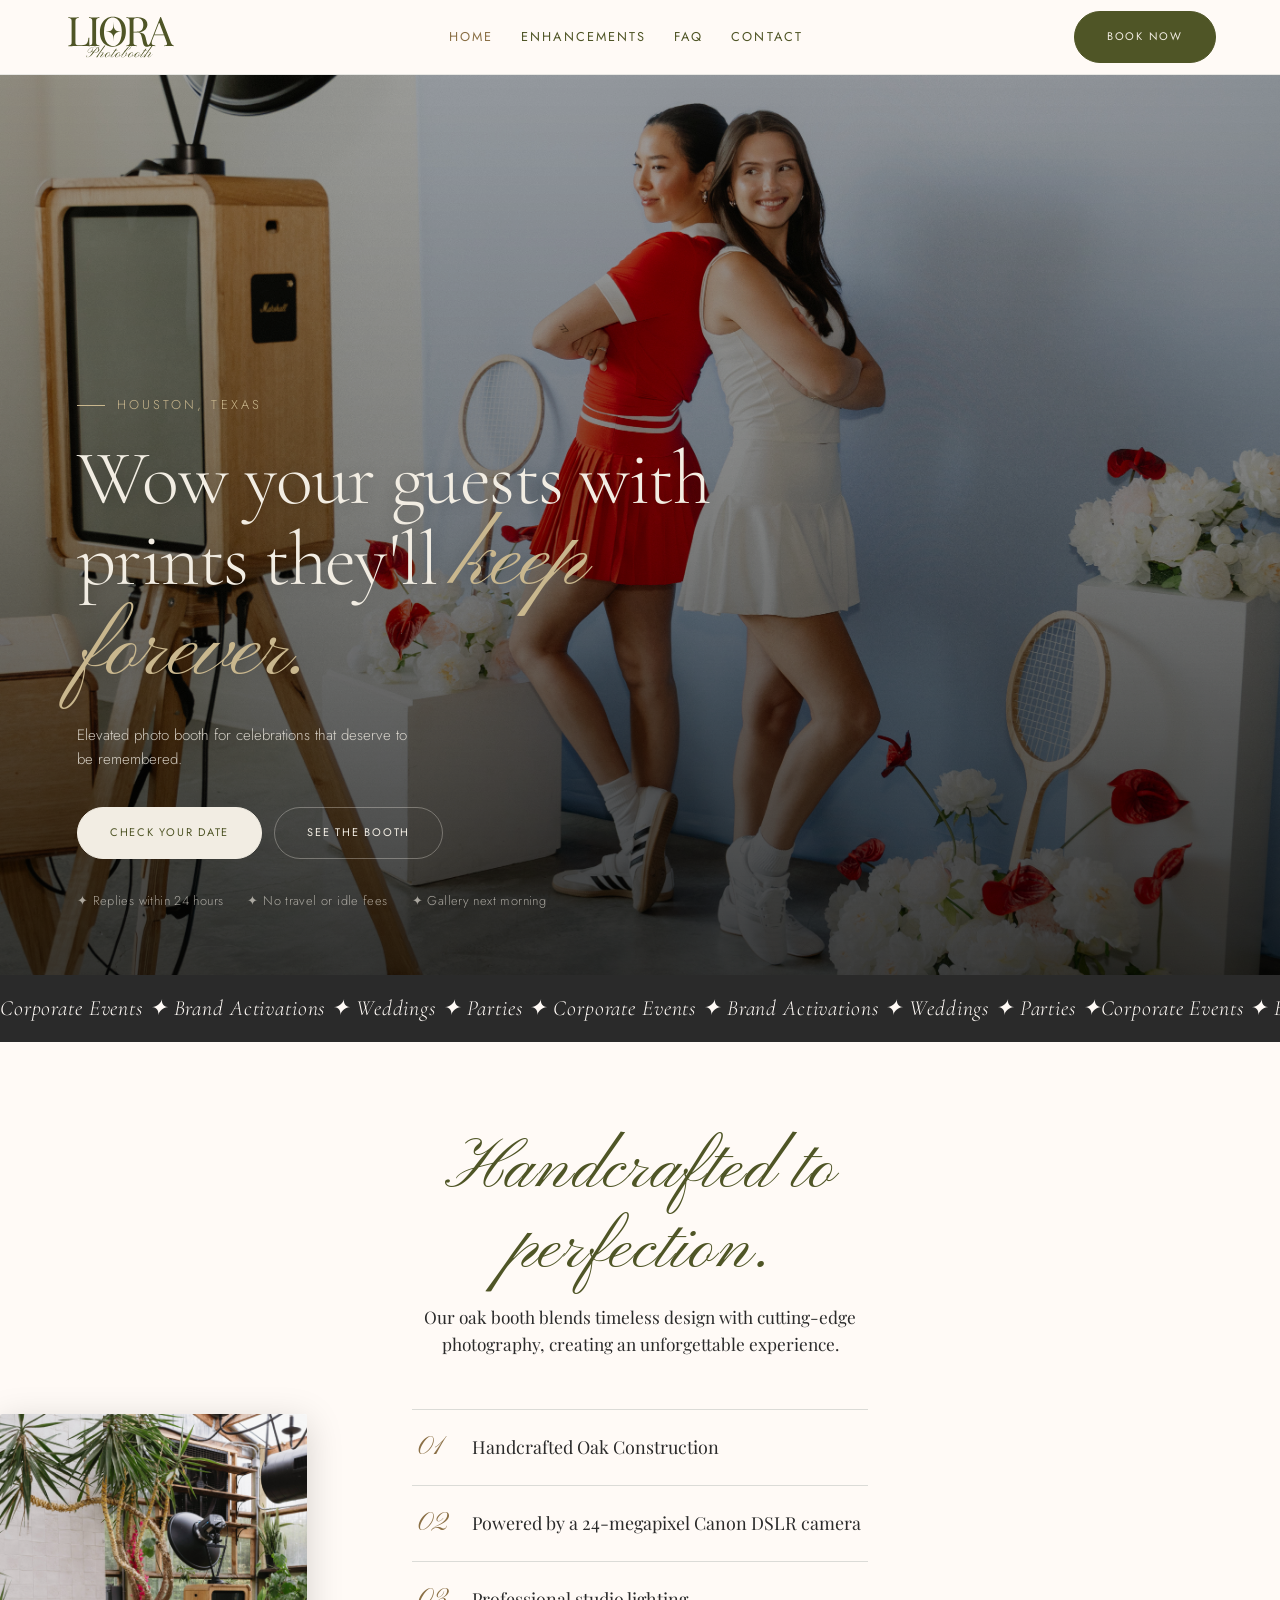
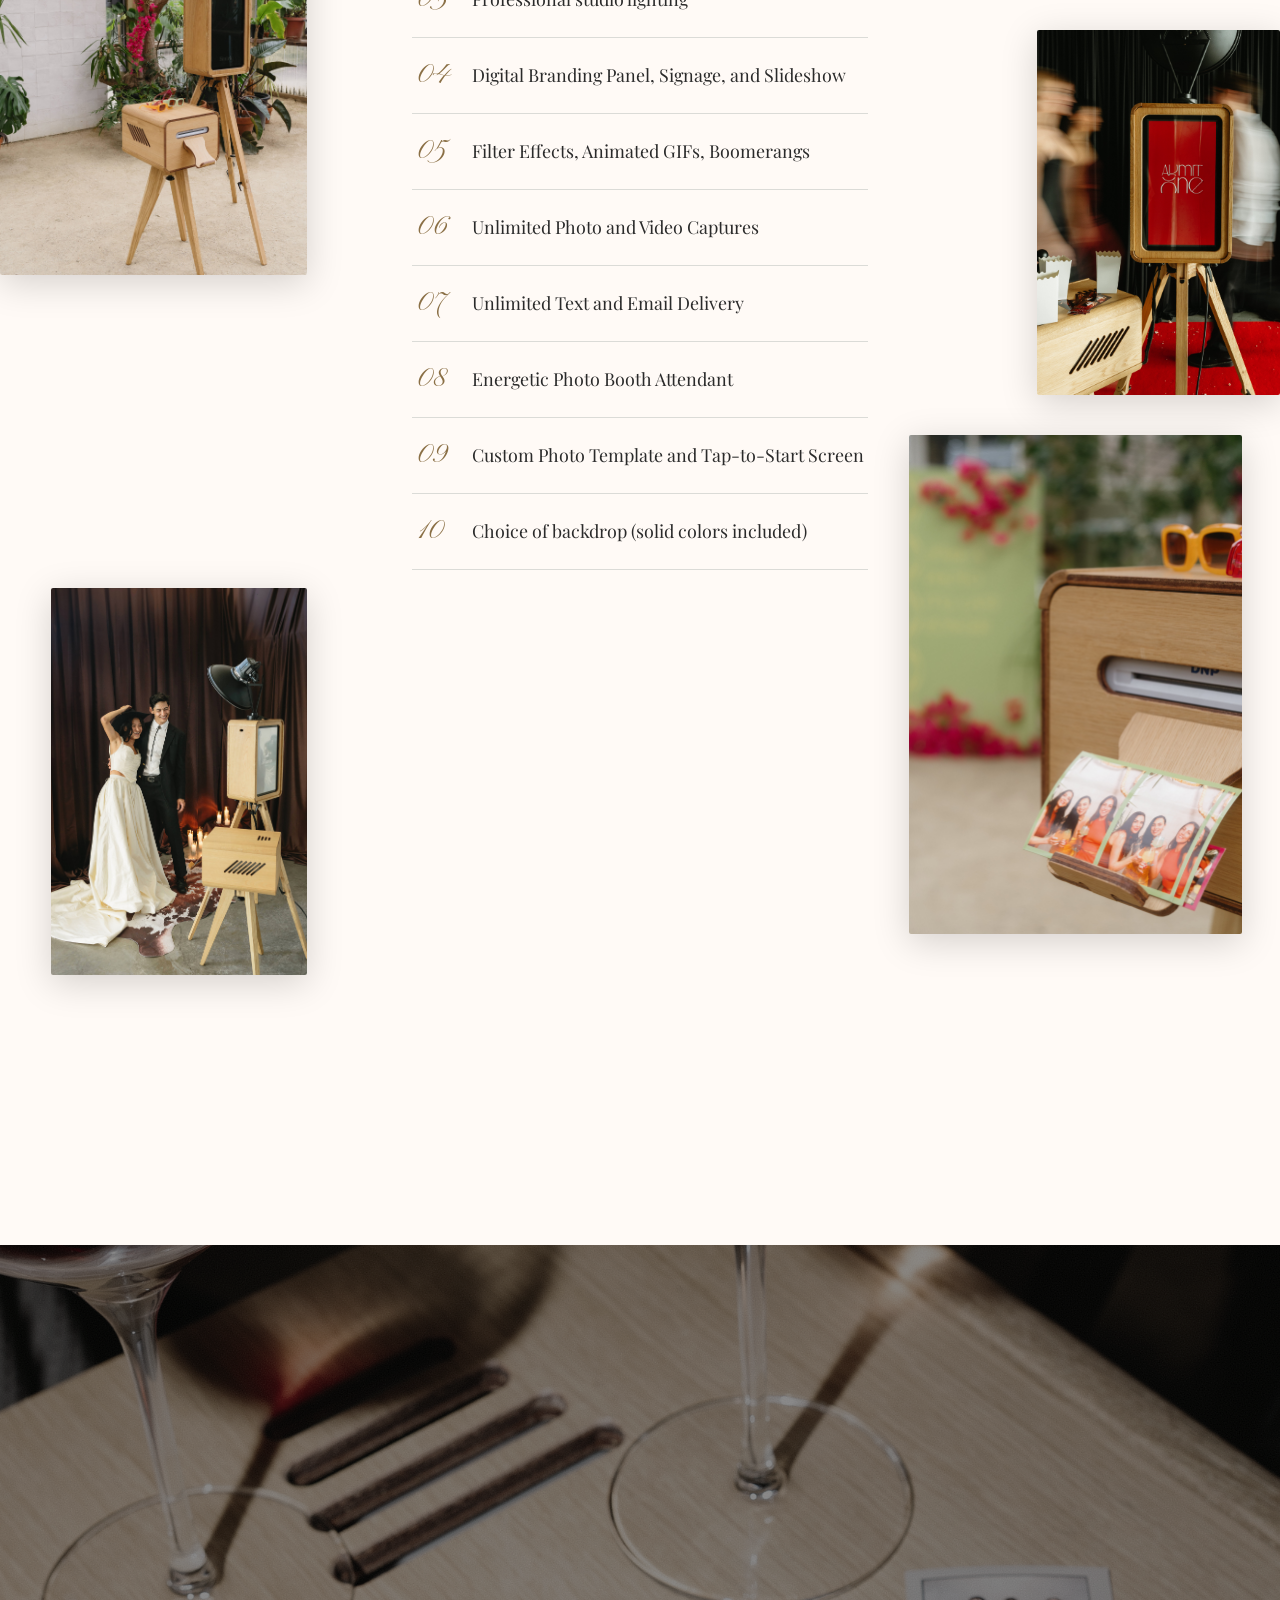
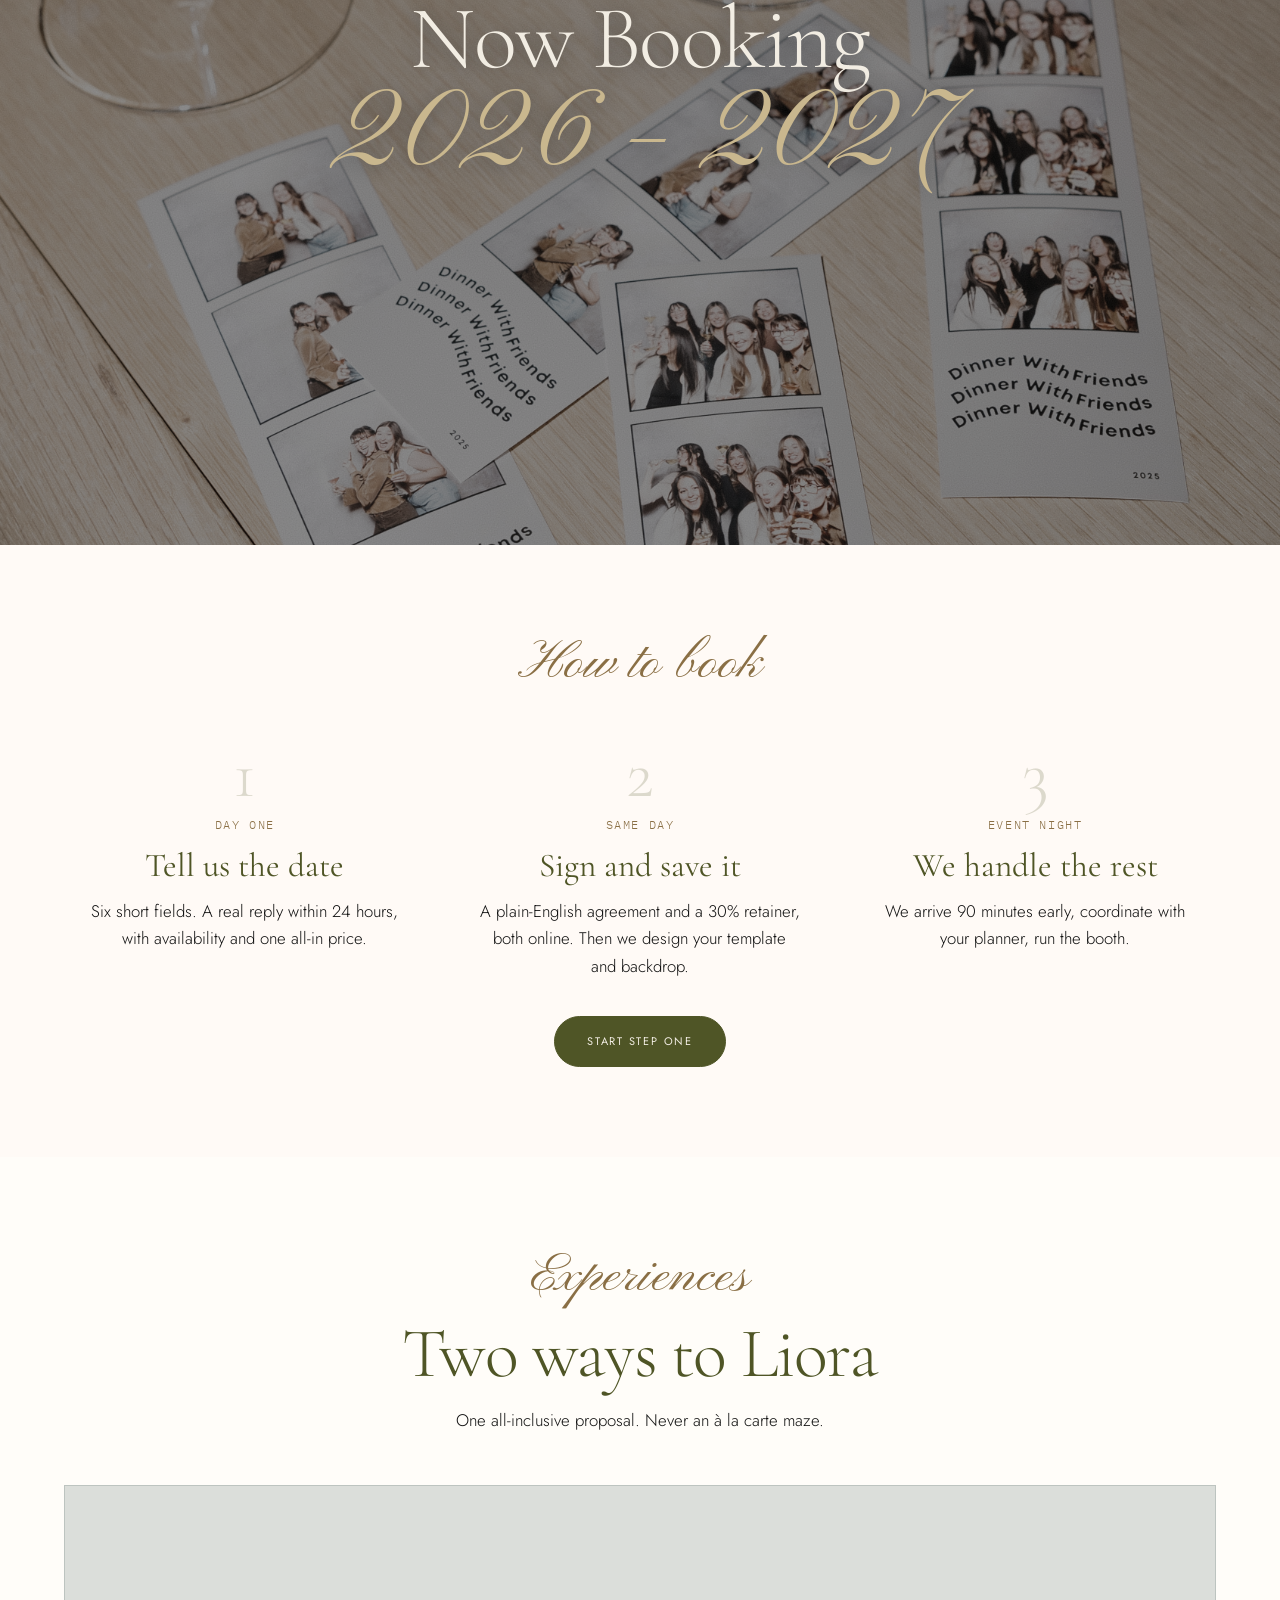
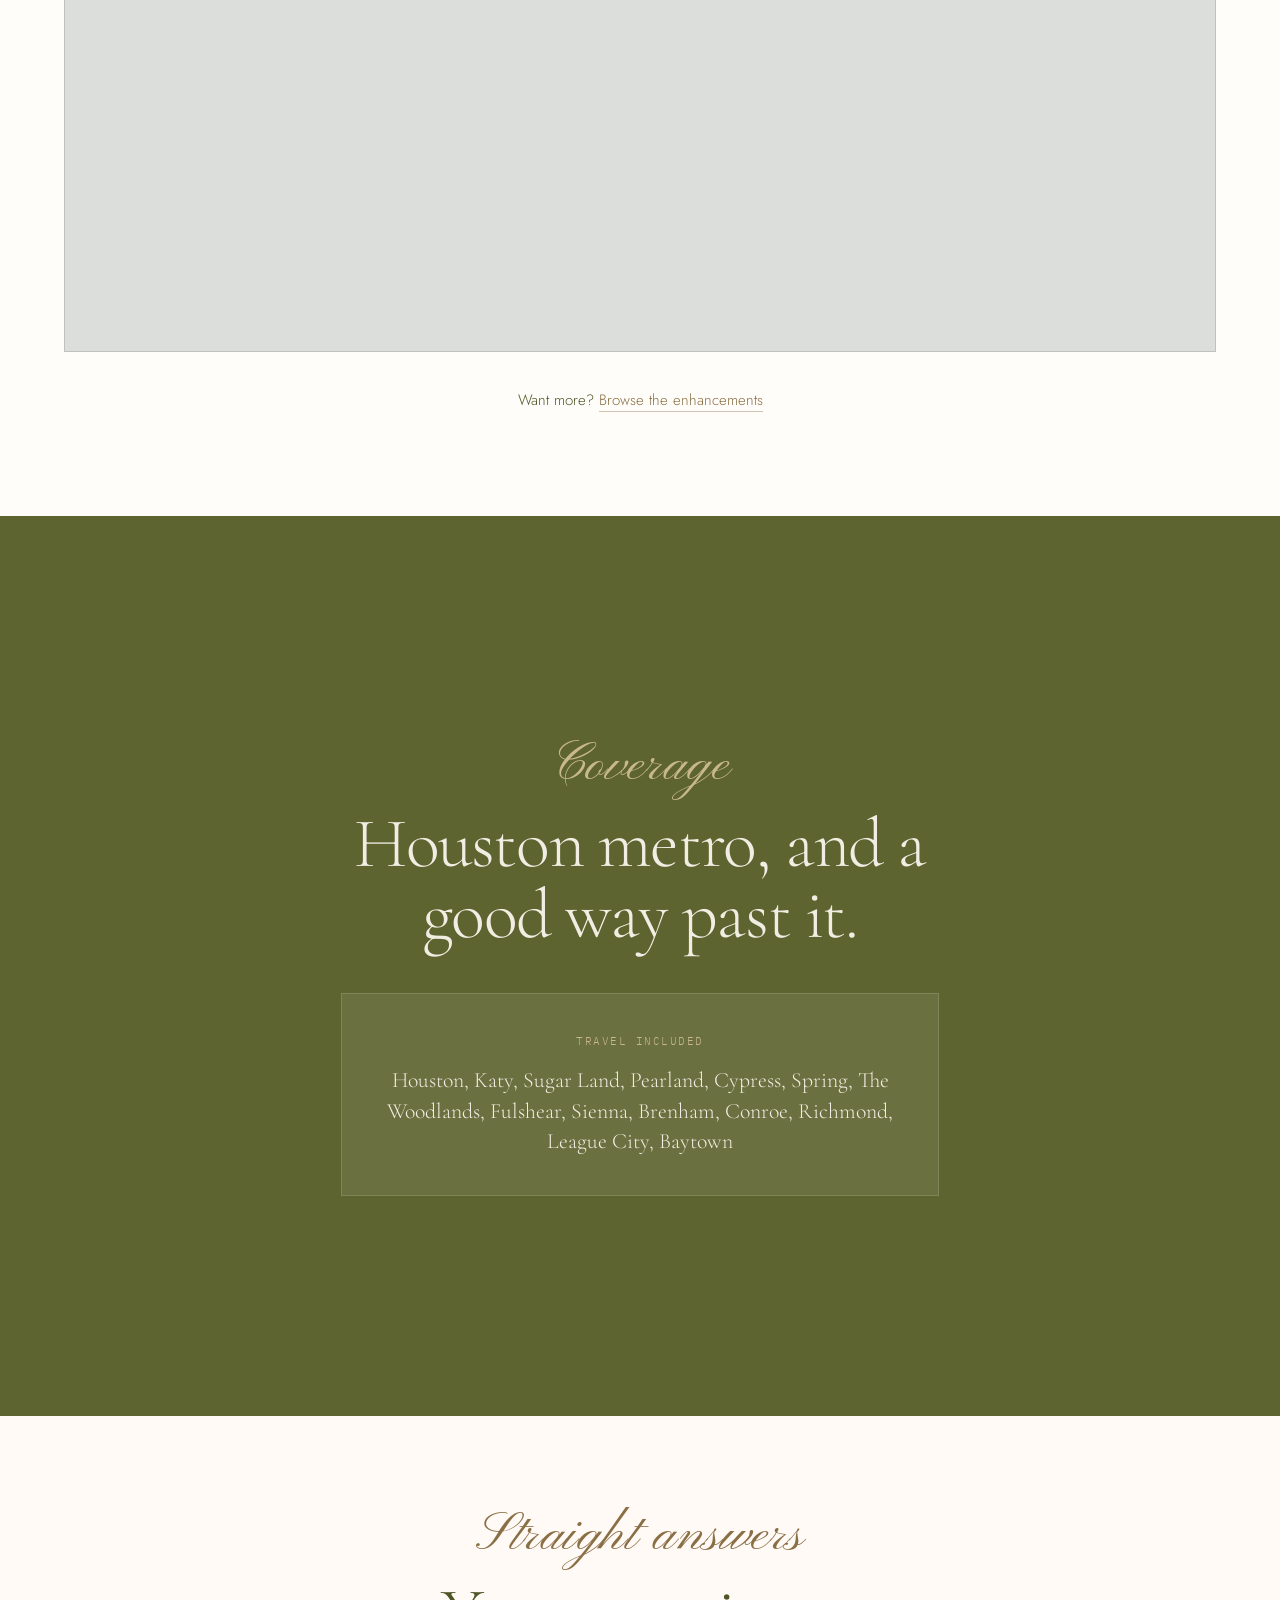
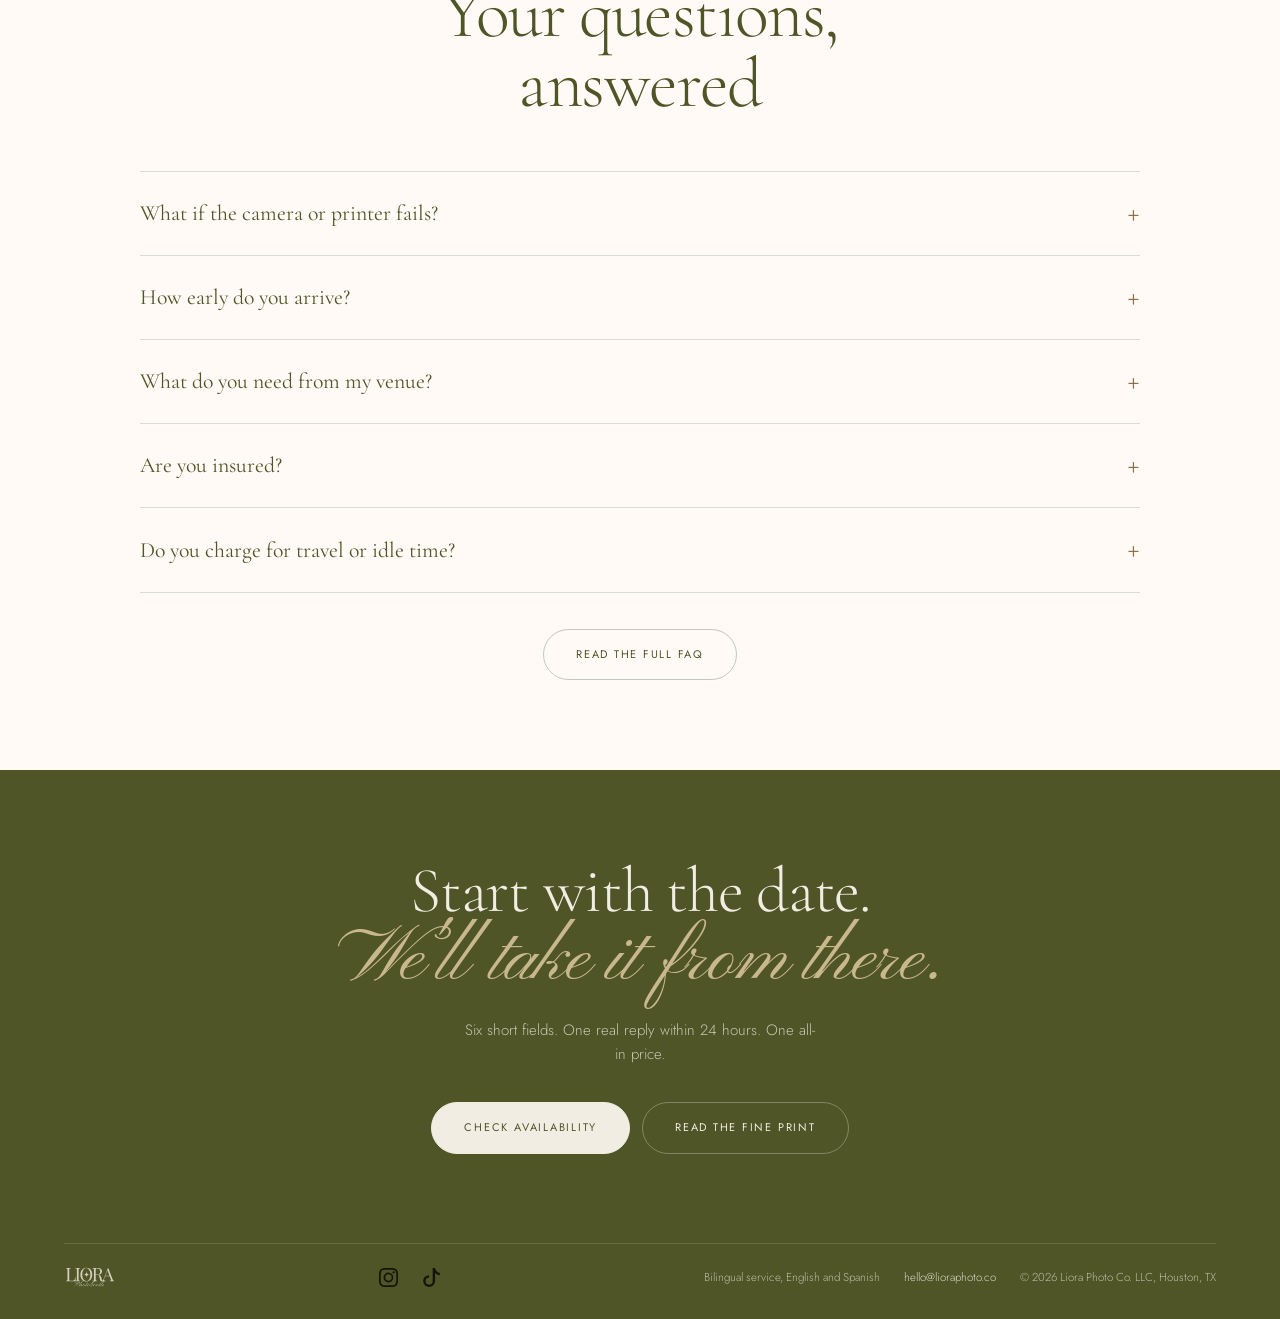
==== index.html @ d4f6860b "Standardize photo booth spelling and American English Unify all body copy to "photo booth" (two word" ====
<!DOCTYPE html>
<html lang="en">
<head>
<meta charset="UTF-8">
<link rel="icon" href="assets/favicon.ico" type="image/x-icon">
<link rel="icon" href="assets/favicon.png" type="image/png">
<meta name="viewport" content="width=device-width, initial-scale=1.0">
<title>Liora Photo Co. | Luxury Photo Booth Rental in Houston, TX</title>
<meta name="description" content="Liora Photo Co.: luxury photo booth in Houston, TX for weddings, quinceañeras, and corporate events. No hidden fees, bilingual English/Spanish service.">
<meta property="og:title" content="Liora Photo Co. | Luxury Photo Booth Rental in Houston, TX">
<meta property="og:description" content="Liora Photo Co.: luxury photo booth in Houston, TX for weddings, quinceañeras, and corporate events. No hidden fees, bilingual English/Spanish service.">
<meta property="og:type" content="website">
<meta property="og:image" content="https://lioraphoto.co/assets/og-image.png">
<meta property="og:image:width" content="1200">
<meta property="og:image:height" content="630">
<meta name="twitter:card" content="summary_large_image">
<link rel="preconnect" href="https://fonts.googleapis.com">
<link rel="preconnect" href="https://fonts.gstatic.com" crossorigin>
<link href="https://fonts.googleapis.com/css2?family=Cormorant+Garamond:ital,wght@0,300;0,400;0,500;0,600;1,300;1,400&family=Jost:wght@300;400;500&family=Playfair+Display:ital,wght@0,400;0,600;0,700;1,500;1,600&family=IBM+Plex+Mono:wght@400&family=Pinyon+Script&display=swap" rel="stylesheet">
<link rel="stylesheet" href="styles.css">
<link rel="stylesheet" href="https://cdn.jsdelivr.net/npm/swiper@11/swiper-bundle.min.css" />
<!-- SEO: LocalBusiness structured data — replace url with the live domain at deploy -->
<script type="application/ld+json">
{
  "@context": "https://schema.org",
  "@type": "LocalBusiness",
  "name": "Liora Photo Co.",
  "description": "Luxury photo booth rental for weddings, quinceañeras, parties, and corporate events in the greater Houston area.",
  "image": "https://lioraphoto.co/assets/og-image.png",
  "url": "https://lioraphoto.co",
  "areaServed": [
    { "@type": "City", "name": "Houston, TX" },
    { "@type": "City", "name": "Richmond, TX" },
    { "@type": "City", "name": "Katy, TX" },
    { "@type": "City", "name": "Sugar Land, TX" }
  ],
  "availableLanguage": [
    { "@type": "Language", "name": "English" },
    { "@type": "Language", "name": "Spanish" }
  ]
}
</script>
</head>
<body>

<header class="site-header">
  <a class="brand" href="index.html" aria-label="Liora Photo Co. home">
    <img src="assets/liora-logo-header.svg" alt="Liora Photo Co. logo">
  </a>
  <nav class="main-nav">
    <a href="index.html" aria-current="page">Home</a>
    <a href="enhancements.html">Enhancements</a>
    <a href="faq.html">FAQ</a>
    <a href="contact.html">Contact</a>
  </nav>
  <button class="hamburger" aria-label="Toggle menu" aria-expanded="false">
    <span></span>
    <span></span>
    <span></span>
  </button>
  <a class="btn-primary" href="contact.html">Book Now</a>
</header>

<header class="hero" id="top">
  <div class="swiper hero-carousel">
    <div class="swiper-wrapper">
      <div class="swiper-slide">
        <img src="assets/14_Lumiere_Icon_Booth-Stock-scaled.jpg" alt="Lumiere photo booth setup">
      </div>
      <div class="swiper-slide">
        <img src="assets/35_Courtside_Icon_Booth-Stock.jpg" alt="Courtside photo booth setup">
      </div>
      <div class="swiper-slide">
        <img src="assets/9_TOAST_Booth_Stock-scaled.jpg" alt="TOAST photo booth setup">
      </div>
      <div class="swiper-slide">
        <img src="assets/69_Lumiere_Details_Booth-Stock-scaled.jpg" alt="Lumiere photo booth detail">
      </div>
    </div>
  </div>
  <div class="hero-overlay">
    <p class="hero-badge"><span class="line"></span>Houston, Texas</p>
    <h1>Wow your guests with prints they'll <em class="accent on-dark">keep forever.</em></h1>
    <p class="lede on-dark">Elevated photo booth for celebrations that deserve to be remembered.</p>
    <div class="hero-ctas">
      <a class="btn-pill on-dark" href="contact.html">Check your date</a>
      <a class="btn-pill-outline on-dark" href="#booth">See the booth</a>
    </div>
    <div class="hero-trust">
      <span>✦ Replies within 24 hours</span>
      <span>✦ No travel or idle fees</span>
      <span>✦ Gallery next morning</span>
    </div>
  </div>
</header>

<section class="ticker-section" aria-hidden="true">
  <div class="ticker-track">
    <span>Corporate Events ✦ Brand Activations ✦ Weddings ✦ Parties ✦ Corporate Events ✦ Brand Activations ✦ Weddings ✦ Parties ✦ </span>
    <span>Corporate Events ✦ Brand Activations ✦ Weddings ✦ Parties ✦ Corporate Events ✦ Brand Activations ✦ Weddings ✦ Parties ✦ </span>
  </div>
</section>

<section class="reveal fade-in" id="icon-booth">
  <div class="reveal-inner">
    <div class="reveal-text">
      <div class="section-head">
        <p class="kicker">Handcrafted to perfection.</p>
        <p class="lede booth-desc">Our oak booth blends timeless design with cutting-edge photography, creating an unforgettable experience.</p>
      </div>
      <div class="feature-list">
        <div class="feature-item"><span class="feature-num">01</span><p>Handcrafted Oak Construction</p></div>
        <div class="feature-item"><span class="feature-num">02</span><p>Powered by a 24-megapixel Canon DSLR camera</p></div>
        <div class="feature-item"><span class="feature-num">03</span><p>Professional studio lighting</p></div>
        <div class="feature-item"><span class="feature-num">04</span><p>Digital Branding Panel, Signage, and Slideshow</p></div>
        <div class="feature-item"><span class="feature-num">05</span><p>Filter Effects, Animated GIFs, Boomerangs</p></div>
        <div class="feature-item"><span class="feature-num">06</span><p>Unlimited Photo and Video Captures</p></div>
        <div class="feature-item"><span class="feature-num">07</span><p>Unlimited Text and Email Delivery</p></div>
        <div class="feature-item"><span class="feature-num">08</span><p>Energetic Photo Booth Attendant</p></div>
        <div class="feature-item"><span class="feature-num">09</span><p>Custom Photo Template and Tap-to-Start Screen</p></div>
        <div class="feature-item"><span class="feature-num">10</span><p>Choice of backdrop (solid colors included)</p></div>
      </div>
    </div>
    <div class="reveal-photos" aria-hidden="true">
      <img src="assets/5_Fresh_Details_Booth_Stock-scaled.jpg"  class="rp rp-1 fade-in" alt="">
      <img src="assets/39_Cinema_Icon_Booth-Stock-scaled.jpg"   class="rp rp-2 fade-in" alt="">
      <img src="assets/40_Fresh_Guests_Booth_Stock-scaled.jpg"  class="rp rp-3 fade-in" alt="">
      <img src="assets/22_Western_Rich_Icon_Booth_Stock.jpg"    class="rp rp-4 fade-in" alt="">
    </div>
  </div>
</section>

<div class="glide-stack">
  <section class="statement-pin">
    <div class="statement-text">
    <span class="statement-serif">Now Booking</span>
    <em class="statement-script">2026 – 2027</em>
  </div>
  </section>

  <section class="section fade-in" id="how-to-book">
    <div class="section-head">
      <p class="kicker">How to book</p>
    </div>
    <div class="steps-grid">
      <div class="step">
        <span class="step-num">1</span>
        <span class="step-tag">Day one</span>
        <h3>Tell us the date</h3>
        <p>Six short fields. A real reply within 24 hours, with availability and one all-in price.</p>
      </div>
      <div class="step">
        <span class="step-num">2</span>
        <span class="step-tag">Same day</span>
        <h3>Sign and save it</h3>
        <p>A plain-English agreement and a 30% retainer, both online. Then we design your template and backdrop.</p>
      </div>
      <div class="step">
        <span class="step-num">3</span>
        <span class="step-tag">Event night</span>
        <h3>We handle the rest</h3>
        <p>We arrive 90 minutes early, coordinate with your planner, run the booth.</p>
      </div>
    </div>
    <div class="cta-row">
      <a class="btn-primary" href="contact.html">Start step one</a>
    </div>
  </section>
</div>

<section class="section card-bg" id="experiences">
  <div class="section-head">
    <p class="kicker">Experiences</p>
    <h2 class="display">Two ways to Liora</h2>
    <p class="lede">One all-inclusive proposal. Never an à la carte maze.</p>
  </div>
  <div class="pkg-grid">
    <div class="pkg-card fade-in">
      <span class="pkg-tag">Digital only</span>
      <h3>The Signature</h3>
      <div class="pkg-list">
        <span>2 hours of service</span>
        <span>Unlimited digital gallery access</span>
        <span>All booth features above</span>
        <span>Backdrop choice (solid colors)</span>
        <span>Filter effects, GIFs, Boomerangs</span>
        <span>Starting at $750</span>
      </div>
      <a class="btn-primary" href="contact.html">Inquire</a>
    </div>
    <div class="pkg-card featured fade-in">
      <div class="pkg-tag-row">
        <span class="pkg-tag">Full service</span>
        <span class="pkg-badge">Most booked</span>
      </div>
      <h3>The Grand</h3>
      <div class="pkg-list">
        <span>4 hours of service</span>
        <span>Unlimited digital gallery + unlimited prints (2×6 &amp; 4×6)</span>
        <span>All booth features above</span>
        <span>Backdrop choice (solid colors)</span>
        <span>Signage Kiosk</span>
        <span>Social sharing</span>
        <span>Starting at $950</span>
      </div>
      <a class="btn-primary" href="contact.html">Inquire</a>
    </div>
  </div>
  <p style="text-align:center; margin-top:2.2rem; font-size:0.94rem;">Want more? <a href="enhancements.html" style="color:var(--gold); border-bottom:1px solid rgba(138,111,69,0.4);">Browse the enhancements</a></p>
</section>

<div class="glide-stack-3">

<section class="section fade-in" id="coverage">
  <div class="section-head">
    <p class="kicker">Coverage</p>
    <h2 class="display">Houston metro, and a<br>good way past it.</h2>
  </div>
  <div class="coverage-grid">
    <div class="coverage-card">
      <span class="tag">Travel included</span>
      <p>Houston, Katy, Sugar Land, Pearland, Cypress, Spring, The Woodlands, Fulshear, Sienna, Brenham, Conroe, Richmond, League City, Baytown</p>
    </div>
  </div>
</section>

<section class="section" id="faq">
  <div class="section-head">
    <p class="kicker">Straight answers</p>
    <h2 class="display">Your questions,<br>answered</h2>
  </div>
  <div class="faq-items" style="max-width:62.5rem; margin:0 auto;">
    <details class="faq-item">
      <summary><span>What if the camera or printer fails?</span><span class="faq-plus">+</span></summary>
      <div class="faq-answer"><p>A second camera body, printer, and laptop travel to every event. Swapping takes about four minutes.</p></div>
    </details>
    <details class="faq-item">
      <summary><span>How early do you arrive?</span><span class="faq-plus">+</span></summary>
      <div class="faq-answer"><p>90 minutes before your start time, with a test print done before guests arrive. We coordinate with your planner directly.</p></div>
    </details>
    <details class="faq-item">
      <summary><span>What do you need from my venue?</span><span class="faq-plus">+</span></summary>
      <div class="faq-answer"><p>An 8 × 8 ft footprint, one standard outlet, and cover if we're outdoors. We bring the table, cable runs, and lighting.</p></div>
    </details>
    <details class="faq-item">
      <summary><span>Are you insured?</span><span class="faq-plus">+</span></summary>
      <div class="faq-answer"><p>Fully. We carry $2M general liability and send a certificate naming your venue the same day you ask, which is what most venues require before load-in.</p></div>
    </details>
    <details class="faq-item">
      <summary><span>Do you charge for travel or idle time?</span><span class="faq-plus">+</span></summary>
      <div class="faq-answer"><p>Not inside the Houston metro. If your reception has a two-hour dinner break, we idle at no charge and come back on.</p></div>
    </details>
  </div>
  <div class="cta-row">
    <a class="btn-pill-outline" href="faq.html">Read the full FAQ</a>
  </div>
</section>

</div><!-- /.glide-stack-3 -->

<section class="section dark fade-in" id="inquire">
  <div class="page-hero-inner" style="text-align:center;">
    <h2 class="display">Start with the date.<br><em class="accent on-dark">We'll take it from there.</em></h2>
    <p class="lede on-dark">Six short fields. One real reply within 24 hours. One all-in price.</p>
    <div class="cta-row">
      <a class="btn-pill on-dark" href="contact.html">Check availability</a>
      <a class="btn-pill-outline on-dark" href="faq.html">Read the fine print</a>
    </div>
  </div>
</section>

<footer class="site-footer">
  <div class="footer-inner">
    <img class="footer-logo" src="assets/liora-logo-footer.svg" alt="Liora Photo Co.">
    <div class="footer-socials">
      <a href="https://www.instagram.com/lioraphoto.co/" target="_blank" rel="noopener noreferrer" aria-label="Instagram">
        <img src="assets/instagram.svg" alt="Instagram" style="width: 1.2rem; height: 1.2rem; display: block;">
      </a>
      <a href="https://www.tiktok.com/@lioraphoto.co" target="_blank" rel="noopener noreferrer" aria-label="TikTok">
        <img src="assets/tiktok.svg" alt="TikTok" style="width: 1.2rem; height: 1.2rem; display: block;">
      </a>
    </div>
    <div class="footer-meta">
      <span>Bilingual service, English and Spanish</span>
      <span><a href="mailto:hello@lioraphoto.co">hello@lioraphoto.co</a></span>
      <span>© 2026 Liora Photo Co. LLC, Houston, TX</span>
    </div>
  </div>
</footer>

<script>
(function () {
  var header = document.querySelector('.site-header');
  var toggle = document.querySelector('.hamburger');
  if (!header || !toggle) return;
  toggle.addEventListener('click', function () {
    var isOpen = header.classList.toggle('nav-open');
    toggle.setAttribute('aria-expanded', isOpen ? 'true' : 'false');
  });
  document.querySelectorAll('.main-nav a').forEach(function (link) {
    link.addEventListener('click', function () {
      header.classList.remove('nav-open');
      toggle.setAttribute('aria-expanded', 'false');
    });
  });
})();
</script>
<script>
(function () {
  var els = document.querySelectorAll('.fade-in');
  if (!els.length) return;
  if (!('IntersectionObserver' in window)) {
    els.forEach(function (el) { el.classList.add('visible'); });
    return;
  }
  var observer = new IntersectionObserver(function (entries) {
    entries.forEach(function (entry) {
      if (entry.isIntersecting) {
        var el = entry.target;
        // Reveal photos (.rp) get a compositor hint only for the moment
        // they're animating in, so the mobile sticky/scroll effect stays
        // smooth without leaving will-change set permanently.
        if (el.classList.contains('rp')) {
          el.style.willChange = 'transform';
          el.addEventListener('transitionend', function clear() {
            el.style.willChange = 'auto';
            el.removeEventListener('transitionend', clear);
          });
        }
        el.classList.add('visible');
        observer.unobserve(el);
      }
    });
  }, { threshold: 0.1 });
  els.forEach(function (el) { observer.observe(el); });
})();
</script>
<script>
(function () {
  var debounceTimer;
  function setRevealStickyTop() {
    var el = document.querySelector('.reveal-text');
    if (!el) return;
    if (window.innerWidth >= 900) {
      el.style.top = '';
      return;
    }
    el.style.top = (window.innerHeight - el.offsetHeight) + 'px';
  }
  setRevealStickyTop();
  window.addEventListener('load', setRevealStickyTop);
  window.addEventListener('resize', function () {
    clearTimeout(debounceTimer);
    debounceTimer = setTimeout(setRevealStickyTop, 150);
  });
})();
</script>
<script src="https://cdn.jsdelivr.net/npm/swiper@11/swiper-bundle.min.js"></script>
<script>
  var heroCarousel = new Swiper('.hero-carousel', {
    effect: 'fade',
    fadeEffect: { crossFade: true },
    autoplay: {
      delay: 2000,
      disableOnInteraction: false,
      pauseOnMouseEnter: false
    },
    loop: true,
    speed: 800,
    allowTouchMove: true
  });
  // Mobile browsers (especially iOS Safari) can pause Swiper autoplay during
  // the initial paint. Force-restart after the first frame, and again whenever
  // the tab becomes visible after being hidden.
  requestAnimationFrame(function () {
    if (heroCarousel && heroCarousel.autoplay) heroCarousel.autoplay.start();
  });
  document.addEventListener('visibilitychange', function () {
    if (!document.hidden && heroCarousel && heroCarousel.autoplay) {
      heroCarousel.autoplay.start();
    }
  });
</script>
</body>
</html>
---- styles.css ----
/* ==========================================================================
   Liora Photo Co. — shared styles
   Ported from the "Liora Photo Co. homepage redesign" design export.
   ========================================================================== */
:root {
  --cream: #fffaf6;
  --cream-card: #fffdf9;
  --charcoal: #2a2a2a;
  --deep: #4f5526;
  --green: #4f5526;
  --cream-text: #F2EDE3;
  --gold: #8A6F45;
  --gold-light: #C9B78E;
  --font-body: 'Jost', sans-serif;
  --font-display: 'Cormorant Garamond', serif;
  --font-accent: 'Playfair Display', serif;
  --font-cursive: 'Pinyon Script', cursive;
  --font-mono: 'IBM Plex Mono', monospace;
}
* { box-sizing: border-box; }
html { scroll-behavior: smooth; }
body {
  margin: 0;
  background: var(--cream);
  color: var(--green);
  font-family: var(--font-body);
  font-weight: 300;
  font-size: 1rem;
  line-height: 1.6;
  -webkit-font-smoothing: antialiased;
  overflow-x: clip;
}
a { color: var(--green); text-decoration: none; }
a:hover { color: var(--gold); }
::selection { background: var(--green); color: var(--cream-card); }
details > summary { list-style: none; cursor: pointer; }
details > summary::-webkit-details-marker { display: none; }
img { max-width: 100%; }

/* ---------- NAV ---------- */
.site-header {
  position: sticky;
  top: 0;
  z-index: 60;
  display: flex;
  align-items: center;
  justify-content: space-between;
  gap: 2rem;
  padding: 0.7rem clamp(1.25rem, 5vw, 4.5rem);
  background: rgba(255,250,246,0.92);
  backdrop-filter: blur(14px);
  border-bottom: 1px solid rgba(36,64,58,0.1);
}
.brand { display: flex; align-items: center; }
.brand img { height: 2.75rem; width: auto; display: block; }
.main-nav {
  display: flex;
  flex-wrap: wrap;
  align-items: center;
  gap: 0.5rem clamp(1rem, 2.2vw, 2.1rem);
  font-size: clamp(0.75rem, 1vw, 0.9rem);
  letter-spacing: 0.16em;
  text-transform: uppercase;
  font-weight: 400;
  white-space: nowrap;
}
.main-nav a[aria-current="page"] { color: var(--gold); }

.hamburger {
  display: none;
  flex-direction: column;
  gap: 0.35rem;
  background: none;
  border: none;
  cursor: pointer;
  padding: 0.5rem;
}
.hamburger span {
  width: 1.5rem;
  height: 2px;
  background: var(--green);
  display: block;
  transition: all 0.3s ease;
}
.hamburger[aria-expanded="true"] span:nth-child(1) { transform: translateY(0.6rem) rotate(45deg); }
.hamburger[aria-expanded="true"] span:nth-child(2) { opacity: 0; }
.hamburger[aria-expanded="true"] span:nth-child(3) { transform: translateY(-0.6rem) rotate(-45deg); }

/* ---------- BUTTONS ---------- */
.btn-pill {
  display: inline-block;
  padding: 1rem 2rem;
  border-radius: 999px;
  font-size: 0.6875rem;
  letter-spacing: 0.16em;
  text-transform: uppercase;
  font-weight: 400;
  background: var(--green);
  color: var(--cream-text);
  border: 1px solid var(--green);
  transition: background 0.25s, color 0.25s, border-color 0.25s;
  text-align: center;
}
.btn-pill:hover { background: var(--gold); border-color: var(--gold); color: var(--cream-text); }
.btn-pill.on-dark { background: var(--cream-text); color: var(--deep); border-color: var(--cream-text); }
.btn-pill.on-dark:hover { background: var(--gold-light); border-color: var(--gold-light); color: var(--deep); }

.btn-pill-outline {
  display: inline-block;
  padding: 1rem 2rem;
  border-radius: 999px;
  font-size: 0.6875rem;
  letter-spacing: 0.16em;
  text-transform: uppercase;
  font-weight: 400;
  background: transparent;
  color: var(--green);
  border: 1px solid rgba(36,64,58,0.28);
  transition: background 0.25s, color 0.25s, border-color 0.25s;
  text-align: center;
}
.btn-pill-outline:hover { background: var(--green); color: var(--cream-text); border-color: var(--green); }
.btn-pill-outline.on-dark { color: var(--cream-text); border-color: rgba(242,237,227,0.32); }
.btn-pill-outline.on-dark:hover { border-color: var(--gold-light); color: var(--gold-light); background: transparent; }

/* Unified primary CTA — nav "Check your date", "How to book" step CTA, and
   the Classic/Grande "Inquire" buttons all share this styling. */
.btn-primary {
  display: inline-block;
  flex: none;
  padding: 1rem 2rem;
  border-radius: 999px;
  font-size: 0.6875rem;
  letter-spacing: 0.16em;
  text-transform: uppercase;
  font-weight: 400;
  background: var(--green);
  color: var(--cream-text);
  border: 1px solid var(--green);
  transition: background 0.25s, color 0.25s, border-color 0.25s;
  text-align: center;
  white-space: nowrap;
}
.btn-primary:hover { background: var(--gold-light); border-color: var(--gold-light); color: var(--deep); }

/* ---------- TYPOGRAPHY PATTERNS ---------- */
.kicker {
  font-family: var(--font-cursive);
  font-style: normal;
  font-weight: 400;
  font-size: clamp(1.75rem, 3.2vw, 2.4rem);
  line-height: 1.15;
  letter-spacing: 0.01em;
  color: var(--gold);
  margin: 0 0 0.7rem;
}
.kicker.on-dark { color: var(--gold-light); }
h1.display, h2.display {
  font-family: var(--font-display);
  font-weight: 300;
  line-height: 0.98;
  letter-spacing: -0.02em;
  margin: 0 0 1.1rem;
  text-wrap: pretty;
}
h1.display { font-size: clamp(2.5rem, 5.6vw, 5.5rem); }
h2.display { font-size: clamp(2.3rem, 5vw, 4.5rem); line-height: 1; }
em.accent { font-family: var(--font-cursive); font-style: normal; font-weight: 400; font-size: 1.2em; color: var(--gold); }
em.accent.on-dark { color: var(--gold-light); }
.lede {
  font-size: clamp(0.94rem, 1.1vw, 1.125rem);
  line-height: 1.6;
  font-weight: 300;
  color: #111;
  margin: 0 auto;
  max-width: 44ch;
  text-wrap: pretty;
}
.lede.on-dark { color: rgba(242,237,227,0.74); }
.cta-row { display: flex; flex-wrap: wrap; gap: 0.75rem; justify-content: center; margin-top: clamp(1.5rem, 3vw, 2.25rem); }

/* ---------- PAGE HERO (interior pages) ---------- */
.page-hero { text-align: center; padding: clamp(4rem, 8vw, 7.5rem) clamp(1.25rem, 5vw, 4.5rem); background: var(--deep); color: var(--cream-text); }
.page-hero-inner { max-width: 56rem; margin: 0 auto; }

/* ---------- ENHANCEMENTS PAGE ---------- */
.enhancements-hero {
  padding-top: clamp(2rem, 4vw, 3rem);
  padding-bottom: clamp(2rem, 4vw, 3rem);
}
/* "Enhancements" label — cursive script matching em.accent "yours." */
.enhancements-hero .kicker {
  font-family: var(--font-cursive);
  font-weight: 400;
  font-size: clamp(2.4rem, 6vw, 6rem);
  line-height: 0.98;
  letter-spacing: 0;
  margin-bottom: 0.75rem;
}
#backdrops .kicker, #glam .kicker, #templates .kicker {
  font-size: clamp(2.1rem, 3.9vw, 2.9rem);
}
#backdrops .lede { color: #111; }
#glam h2.display { color: var(--green); }

/* ---------- SECTIONS ---------- */
.section { padding: clamp(3.5rem, 7vw, 6.5rem) clamp(1.25rem, 5vw, 4.5rem); }
.section.dark { background: var(--deep); color: var(--cream-text); }
.section.card-bg { background: var(--cream-card); }
.section.full-edge { padding: clamp(3.5rem, 7vw, 6.5rem) 0 0 0; margin: 0; }
.section.full-edge .section-head { padding: 0 clamp(1.25rem, 5vw, 4.5rem); }
.section-head { text-align: center; max-width: 44rem; margin: 0 auto clamp(2.5rem, 4vw, 3.75rem); }

/* ---------- HERO (home) ---------- */
.hero {
  position: relative;
  width: 100%;
  height: 100svh;
  min-height: 36rem;
  overflow: hidden;
  color: var(--cream-text);
  background: var(--deep);
}
.hero-carousel {
  position: absolute;
  inset: 0;
  width: 100%;
  height: 100%;
}
.hero-carousel .swiper-wrapper,
.hero-carousel .swiper-slide {
  width: 100%;
  height: 100%;
}
.hero-carousel .swiper-slide {
  background: var(--deep);
  position: relative;
}
.hero-carousel .swiper-slide::before {
  content: '';
  position: absolute;
  inset: 0;
  background: rgba(0, 0, 0, 0.35);
  z-index: 1;
}
.hero-carousel .swiper-slide img {
  width: 100%;
  height: 100%;
  object-fit: cover;
  object-position: center;
  display: block;
}
.hero-overlay {
  position: absolute;
  inset: 0;
  z-index: 10;
  display: flex;
  flex-direction: column;
  justify-content: flex-end;
  padding: clamp(2.5rem, 5vw, 5rem) clamp(1.5rem, 6vw, 6rem);
  background: linear-gradient(to top, rgba(0,0,0,0.62) 0%, rgba(0,0,0,0.18) 55%, transparent 100%);
  animation: hero-fade-in 1s ease both;
}
@keyframes hero-fade-in {
  from { opacity: 0; transform: translateY(1rem); }
  to   { opacity: 1; transform: translateY(0); }
}
.hero-badge {
  display: flex;
  align-items: center;
  gap: 0.75rem;
  font-size: 0.8rem;
  letter-spacing: 0.24em;
  text-transform: uppercase;
  color: var(--gold-light);
  margin-bottom: clamp(1rem, 2vw, 1.75rem);
}
.hero-badge .line { width: 1.75rem; height: 1px; background: var(--gold-light); display: block; }
.hero-overlay h1 {
  font-family: var(--font-display);
  font-weight: 300;
  font-size: clamp(2.4rem, 6vw, 6rem);
  line-height: 0.98;
  letter-spacing: -0.02em;
  margin: 0 0 clamp(1rem, 2vw, 1.6rem);
  max-width: 20ch;
  text-shadow: 0 2px 20px rgba(0,0,0,0.3);
}
.hero-overlay .lede {
  color: rgba(242,237,227,0.82);
  margin: 0 0 clamp(1.5rem, 2.8vw, 2.25rem);
  text-align: left;
  max-width: 42ch;
}
.hero-ctas { display: flex; flex-wrap: wrap; gap: 0.75rem; margin-bottom: clamp(1.25rem, 2.5vw, 2rem); }
.hero-trust { display: flex; flex-wrap: wrap; gap: 0.5rem 1.5rem; font-size: 0.8rem; letter-spacing: 0.03em; color: rgba(242,237,227,0.62); }
/* Mobile: .site-header sits above .hero (not overlaid on it), so a full
   100svh hero pushes the bottom-anchored hero-trust row below the first
   screen. Subtract the header's height so it lands on-screen at load. */
@media (max-width: 899px) {
  .hero { height: calc(100svh - 4.3rem); }
}
/* ---------- REVEAL SCROLL (Handcrafted section) ---------- */
.reveal {
  background: var(--cream);
}
.reveal-inner {
  position: relative;
}
/* Mobile base: text gets normal section padding, photos stack below */
.reveal-text {
  padding: clamp(3.5rem, 7vw, 6.5rem) clamp(1.25rem, 5vw, 4.5rem);
}
.reveal-photos {
  display: flex;
  flex-direction: column;
  gap: 1.5rem;
  padding: 0 clamp(1.25rem, 5vw, 4.5rem) clamp(3rem, 6vw, 5rem);
}
.rp {
  width: 100%;
  border-radius: 2px;
  box-shadow: 0 4px 20px rgba(0,0,0,0.13);
}

/* Scoped text overrides for the reveal section */
.reveal .kicker {
  color: var(--green);
  font-size: clamp(3.2rem, 5.85vw, 4.35rem);
  max-width: 26rem;
  margin-left: auto;
  margin-right: auto;
}
.reveal .booth-desc {
  font-size: clamp(1.08rem, 1.3vw, 1.3rem);
}
.reveal .feature-list {
  max-width: 34rem;
}
.reveal .feature-num {
  font-size: 1.68rem;
}
.reveal .feature-item p {
  font-size: 1.12rem;
}

/* Desktop: sticky text, photos scroll past the edges */
@media (min-width: 900px) {
  .reveal-text {
    position: sticky;
    top: 0;
    min-height: 100vh;
    display: flex;
    flex-direction: column;
    justify-content: center;
    z-index: 1;
  }
  .reveal-photos {
    position: relative;
    z-index: 2;
    margin-top: -100vh;
    pointer-events: none;
    background: transparent;
    height: 165vh;
  }
  .rp {
    position: absolute;
    height: auto;
    border-radius: 2px;
    box-shadow: 0 8px 36px rgba(0,0,0,0.17);
  }
  /* Pair 1 — rises into view together */
  .rp-1 { top: 6vh;  left: 0;   width: 24%; }
  .rp-2 { top: 30vh; right: 0;  width: 19%; }
  /* Pair 2 — rises into view together, lower in the scroll */
  .rp-3 { top: 75vh; right: 3%; width: 26%; }
  .rp-4 { top: 92vh; left: 4%;  width: 20%; }
  /* Desktop photos are always visible — neutralize any .fade-in initial state */
  .reveal-photos .rp { opacity: 1; transform: none; transition: none; }
}

/* Mobile Handcrafted: text pins while zigzag photos scroll over it.
   No explicit height on .reveal-text — natural content height only.
   No vh/dvh/svh values because we set no heights at all.
   This avoids the judder loop: without a forced vh height, there is no
   height-vs-viewport feedback when the address bar shows/hides. */
@media (max-width: 899px) {
  /* sticky; bottom: 0 pins the text when its BOTTOM edge reaches the viewport
     bottom — the user has scrolled the full text height through the viewport
     first (items 1→10 in order), then the text catches at the bottom. */
  .reveal-text {
    position: sticky;
    top: 0;
    z-index: 1;
  }
  .reveal-photos {
    position: relative;
    z-index: 2; /* photos render above pinned text */
    gap: 0;
    padding: 1.5rem 0 clamp(2.5rem, 5vw, 4rem);
    align-items: flex-start;
  }
  .rp {
    width: 52%;
    position: relative;
    box-shadow: 0 8px 28px rgba(0,0,0,0.20);
  }
  .rp-1 { align-self: flex-start;                      z-index: 1; }
  .rp-2 { align-self: flex-end;   margin-top: -2.5rem; z-index: 2; }
  .rp-3 { align-self: flex-start; margin-top: -2.5rem; z-index: 3; }
  .rp-4 { align-self: flex-end;   margin-top: -2.5rem; z-index: 4; }
}

/* ---------- EVENT TICKER (standalone band) ---------- */
.ticker-section { background: var(--charcoal); overflow: hidden; padding: clamp(0.75rem, 1.5vw, 1rem) 0; }
.ticker-track { display: flex; width: max-content; animation: liora-ticker 30s linear infinite; }
.ticker-track span { font-family: var(--font-display); font-style: italic; font-size: clamp(1rem, 1.7vw, 1.375rem); letter-spacing: 0.04em; color: var(--cream); white-space: nowrap; }
@keyframes liora-ticker { from { transform: translateX(0); } to { transform: translateX(-50%); } }

/* ---------- PROMISE GRID ---------- */
/* ---------- ICON BOOTH (feature list) ---------- */
.booth-desc { font-family: var(--font-accent); color: var(--charcoal); }
.feature-list { max-width: 44rem; margin: 0 auto; border-top: 1px solid rgba(36,64,58,0.16); }
.feature-item { display: flex; align-items: baseline; gap: 1.25rem; padding: 1rem 0.25rem; border-bottom: 1px solid rgba(36,64,58,0.16); }
.feature-num { font-family: var(--font-cursive); font-size: 1.5rem; color: var(--gold); flex-shrink: 0; width: 2.25rem; }
.feature-item p { margin: 0; font-family: var(--font-accent); font-size: 1rem; color: var(--charcoal); }

/* ---------- FEATURE ROW (text + video split) ---------- */
.feature-row { display: flex; align-items: center; gap: clamp(2rem, 5vw, 4.5rem); }
.feature-row.reverse { flex-direction: row-reverse; }
.feature-copy { flex: 1 1 0; }
.feature-copy .display, .feature-copy .lede { color: var(--charcoal); }
.feature-copy .lede { margin: 0; max-width: none; }
.feature-media { flex: 1 1 0; }
.feature-media .rail-visual { width: 100%; aspect-ratio: 4 / 5; }
.feature-media video { width: 100%; height: 100%; object-fit: cover; display: block; }

/* ---------- HOW TO BOOK (steps) ---------- */
.steps-grid { display: grid; grid-template-columns: repeat(auto-fit, minmax(min(100%, 230px), 1fr)); gap: clamp(1.25rem, 2.6vw, 2.75rem); }
.step { text-align: center; display: flex; flex-direction: column; align-items: center; gap: 0.85rem; }
.step-num { font-family: var(--font-display); font-size: clamp(3.5rem, 5.4vw, 5.25rem); line-height: 0.8; color: rgba(36,64,58,0.28); }
.step-tag { font-family: var(--font-mono); font-size: 0.63rem; letter-spacing: 0.14em; text-transform: uppercase; color: var(--gold); }
.step h3 { font-family: var(--font-display); font-weight: 400; font-size: clamp(1.5rem, 2.1vw, 2rem); line-height: 1.1; margin: 0; }
.step p { font-size: 0.94rem; line-height: 1.62; font-weight: 300; color: #111; margin: 0; max-width: 32ch; }

/* How to Book — cream background, green/gold text, enlarged */
#how-to-book {
  background: var(--cream);
  color: var(--green);
}

/* ---------- STATEMENT SECTION (pinned glide anchor) ---------- */
.statement-pin {
  position: relative;
  width: 100%;
  height: 65vh;
  overflow: hidden;
  display: flex;
  align-items: center;
  justify-content: center;
}
@media (min-width: 900px) {
  .statement-pin { height: 100vh; }
}
.statement-pin::before {
  content: '';
  position: absolute;
  inset: 0;
  background: url('assets/45_Dinner-with-Friends_Details_Booth_Stock.jpg') center / cover no-repeat;
  filter: grayscale(55%);
  z-index: 0;
}
.statement-pin::after {
  content: '';
  position: absolute;
  inset: 0;
  background: rgba(0, 0, 0, 0.45);
  z-index: 1;
}
.statement-text {
  position: relative;
  z-index: 2;
  display: flex;
  flex-direction: column;
  align-items: center;
  gap: 0.15em;
  text-align: center;
  padding: 0 clamp(1.5rem, 5vw, 4rem);
}
.statement-serif {
  display: block;
  font-family: var(--font-display);
  font-weight: 300;
  font-size: clamp(3rem, 7vw, 7rem);
  line-height: 0.98;
  letter-spacing: -0.02em;
  color: var(--cream-text);
  text-shadow: 0 2px 20px rgba(0,0,0,0.3);
}
.statement-script {
  display: block;
  font-family: var(--font-cursive);
  font-style: normal;
  font-weight: 400;
  font-size: clamp(3.5rem, 8.5vw, 8.5rem);
  line-height: 1;
  color: var(--gold-light);
  text-shadow: 0 2px 20px rgba(0,0,0,0.3);
}

/* Desktop glide: statement pins inside wrapper, releases when wrapper exits */
@media (min-width: 900px) {
  .glide-stack {
    position: relative;
  }
  .statement-pin {
    position: sticky;
    top: 0;
    z-index: 1;
  }
  #how-to-book {
    position: relative;
    z-index: 5;
  }
}
#how-to-book .kicker {
  color: var(--gold);
  font-size: clamp(2.45rem, 4.5vw, 3.35rem);
}
#how-to-book .step-num { color: rgba(79, 85, 38, 0.2); }
#how-to-book .step-tag { color: var(--gold); font-size: 0.72rem; }
#how-to-book .step h3 {
  color: var(--green);
  font-size: clamp(1.88rem, 2.6vw, 2.5rem);
}
#how-to-book .step p {
  color: #111;
  font-size: clamp(1.05rem, 1.2vw, 1.18rem);
}
#how-to-book .btn-primary {
  background: var(--green);
  color: var(--cream-text);
  border-color: var(--green);
}
#how-to-book .btn-primary:hover {
  background: var(--gold);
  border-color: var(--gold);
  color: var(--cream-text);
}

/* ---------- EXPERIENCES section headings ---------- */
#experiences .kicker    { font-size: clamp(2.45rem, 4.5vw, 3.35rem); }
#experiences h2.display { font-size: clamp(2.75rem, 5.5vw, 5rem); }
#experiences .lede      { font-size: clamp(1.05rem, 1.3vw, 1.2rem); }

/* ---------- EXPERIENCE / PACKAGES ---------- */
.pkg-grid { display: grid; grid-template-columns: repeat(auto-fit, minmax(min(100%, 230px), 1fr)); gap: 1px; background: rgba(36,64,58,0.16); border: 1px solid rgba(36,64,58,0.16); }
.pkg-card { background: var(--cream); padding: clamp(1.75rem, 2.8vw, 2.75rem); display: flex; flex-direction: column; position: relative; }
.pkg-card.featured { background: var(--green); color: var(--cream-text); }
.pkg-tag-row { display: flex; justify-content: space-between; align-items: center; gap: 0.75rem; margin-bottom: 1.1rem; }
.pkg-tag { font-family: var(--font-mono); font-size: 0.63rem; letter-spacing: 0.12em; text-transform: uppercase; color: var(--gold); }
.pkg-card.featured .pkg-tag { color: var(--gold-light); }
.pkg-badge { font-family: var(--font-mono); font-size: 0.6rem; letter-spacing: 0.12em; text-transform: uppercase; color: rgba(242,237,227,0.68); }
.pkg-card h3 { font-family: var(--font-display); font-weight: 400; font-size: clamp(1.6rem, 2.2vw, 2.1rem); line-height: 1; margin: 0 0 1.5rem; }
.pkg-list { display: flex; flex-direction: column; gap: 0.7rem; font-size: 0.875rem; font-weight: 300; color: #111; margin-bottom: 2rem; }
.pkg-card.featured .pkg-list { color: rgba(242,237,227,0.82); }
.pkg-card .btn-primary { display: block; width: 100%; margin-top: auto; }
/* The Signature card's background is var(--green), same as .btn-primary's
   default fill — invert to cream so the button stays visible against it. */
.pkg-card.featured .btn-primary { background: var(--cream-text); color: var(--deep); border-color: var(--cream-text); }
.pkg-card.featured .btn-primary:hover { background: var(--gold-light); border-color: var(--gold-light); color: var(--deep); }

/* ---------- COVERAGE ---------- */
.coverage-grid { display: grid; grid-template-columns: repeat(auto-fit, minmax(min(100%, 300px), 1fr)); gap: 1px; background: rgba(36,64,58,0.16); border: 1px solid rgba(36,64,58,0.16); max-width: 68rem; margin: 0 auto; }
.coverage-card { background: var(--cream-card); padding: clamp(1.75rem, 3vw, 2.75rem); text-align: center; display: flex; flex-direction: column; align-items: center; gap: 1rem; }
.coverage-card .tag { font-family: var(--font-mono); font-size: 0.66rem; letter-spacing: 0.14em; text-transform: uppercase; color: var(--gold); }
.coverage-card .tag.muted { color: rgba(36,64,58,0.72); }
.coverage-card p { font-family: var(--font-display); font-size: clamp(1.1rem, 1.7vw, 1.4rem); line-height: 1.4; max-width: 52ch; margin: 0; }

/* Coverage section — olive green background, tighter vertical spacing */
#coverage {
  background: #5d642f;
  color: var(--cream-text);
  padding-top: clamp(1.75rem, 3.5vw, 3.25rem);
  padding-bottom: clamp(1.75rem, 3.5vw, 3.25rem);
}
#coverage .section-head {
  margin-bottom: clamp(1.25rem, 2vw, 1.875rem);
}
#coverage .kicker { color: var(--gold-light); font-size: clamp(2.45rem, 4.5vw, 3.35rem); }
#coverage h2.display { color: var(--cream-text); font-size: clamp(2.75rem, 5.5vw, 5rem); }
#coverage .coverage-grid {
  background: rgba(255,255,255,0.08);
  border-color: rgba(255,255,255,0.14);
}
#coverage .coverage-card {
  background: transparent;
}
#coverage .coverage-card .tag { color: var(--gold-light); }
#coverage .coverage-card .tag.muted { color: rgba(242,237,227,0.55); }
#coverage .coverage-card p { color: var(--cream-text); }

/* ---------- GLIDE STACK 3: Coverage pins, Straight Answers rises over ---------- */
@media (min-width: 900px) {
  .glide-stack-3 { position: relative; }
  #coverage {
    position: sticky;
    top: 0;
    z-index: 1;
    height: 100vh;
    display: flex;
    flex-direction: column;
    justify-content: center;
  }
  #faq {
    position: relative;
    z-index: 5;
    background: var(--cream);
  }
}

/* ---------- STRAIGHT ANSWERS section headings ---------- */
#faq .kicker    { font-size: clamp(2.45rem, 4.5vw, 3.35rem); }
#faq h2.display { font-size: clamp(2.75rem, 5.5vw, 5rem); }

/* ---------- FAQ ACCORDION ---------- */
.faq-group { max-width: 62.5rem; margin: 0 auto clamp(3.5rem, 6vw, 5.5rem); }
.faq-group:last-child { margin-bottom: 0; }
.faq-cat { text-align: center; margin-bottom: clamp(1.75rem, 3.4vw, 2.75rem); }
.faq-cat span { font-family: var(--font-cursive); font-style: normal; font-weight: 400; font-size: clamp(1.75rem, 3.2vw, 2.4rem); line-height: 1.15; color: var(--gold); }
.faq-items { border-top: 1px solid rgba(36,64,58,0.16); }
.faq-item { border-bottom: 1px solid rgba(36,64,58,0.16); }
.faq-item summary {
  display: flex;
  justify-content: space-between;
  align-items: center;
  gap: 1.5rem;
  padding: 1.5rem 0;
  font-family: var(--font-display);
  font-size: clamp(1.19rem, 1.7vw, 1.625rem);
  font-weight: 400;
  color: var(--green);
}
.faq-plus { flex: none; font-family: var(--font-body); font-size: 1.375rem; font-weight: 300; color: var(--gold); transition: transform 0.25s ease; }
.faq-item[open] .faq-plus { transform: rotate(45deg); }
.faq-answer { display: flex; flex-direction: column; gap: 0.875rem; margin: 0 0 1.75rem; max-width: 66ch; font-size: 0.94rem; line-height: 1.68; font-weight: 300; color: #111; }
.faq-answer p { margin: 0; }

/* ---------- BACKDROP SHOWCASE CAROUSEL ---------- */
.bd-showcase {
  width: 100%;
  overflow: hidden;
  background: #f4f1ec;
  padding: clamp(1.5rem, 3vw, 2.5rem) 0 clamp(2rem, 4vw, 3rem);
}
/* Track height reserves space for the full-size center slide (58vw × 10/16) */
.bd-track {
  position: relative;
  width: 100%;
  height: calc(58vw * 10 / 16);
}
/* All slides stacked at center; JS applies translate+scale for each position */
.bd-slide {
  position: absolute;
  left: 50%;
  top: 50%;
  width: 58vw;
  aspect-ratio: 16 / 10;
  transform-origin: center center;
  transform: translate(-50%, -50%);
  overflow: hidden;
  border-radius: 2px;
  will-change: transform, opacity;
}
.bd-slide img {
  width: 100%;
  height: 100%;
  object-fit: cover;
  display: block;
}
/* Bottom scrim: keeps label readable on any swatch including pale ones */
.bd-slide::before {
  content: '';
  position: absolute;
  inset: 0;
  background: linear-gradient(to top, rgba(0,0,0,0.38) 0%, transparent 48%);
  pointer-events: none;
  z-index: 1;
}
/* Name label via data-label attribute */
.bd-slide::after {
  content: attr(data-label);
  position: absolute;
  bottom: 1rem;
  left: 1.25rem;
  font-family: var(--font-body);
  font-size: 0.72rem;
  font-weight: 500;
  letter-spacing: 0.18em;
  text-transform: uppercase;
  color: #fff;
  text-shadow: 0 1px 5px rgba(0,0,0,0.55);
  z-index: 2;
}
.bd-controls {
  display: flex;
  justify-content: center;
  align-items: center;
  gap: 1.5rem;
  padding-top: clamp(1.25rem, 2.5vw, 2rem);
}
.bd-btn {
  display: flex;
  align-items: center;
  justify-content: center;
  width: 2.75rem;
  height: 2.75rem;
  background: transparent;
  border: 1.5px solid var(--gold);
  color: var(--gold);
  border-radius: 50%;
  cursor: pointer;
  font-size: 1.1rem;
  line-height: 1;
  transition: background 0.18s ease, color 0.18s ease;
}
.bd-btn:hover {
  background: var(--gold);
  color: var(--cream-text);
}
@media (max-width: 680px) {
  /* 84vw left no room for neighbor slides to peek in at the sides — the
     center-pop effect was invisible on phones (neighbors landed fully
     off-screen). 70vw restores a visible peek, matching the desktop ratio. */
  .bd-track { height: calc(70vw * 10 / 16); }
  .bd-slide { width: 70vw; }
}

/* ---------- PRINT TEMPLATES GRID ---------- */
.template-grid {
  display: grid;
  grid-template-columns: repeat(4, 1fr);
  gap: clamp(1rem, 2vw, 1.75rem);
  max-width: 72rem;
  margin: 0 auto;
}
.tmpl-card {
  display: flex;
  flex-direction: column;
  gap: 0.65rem;
  margin: 0;
}
/* Placeholder frame — cream card with gold border, looks like an unmounted print */
.tmpl-visual {
  aspect-ratio: 2 / 3;
  position: relative;
  background: var(--cream-card);
  border: 1px solid rgba(138, 111, 69, 0.24);
  border-radius: 2px;
  overflow: hidden;
}
/* Photo well area (top ~64%) */
.tmpl-visual::before {
  content: '';
  position: absolute;
  top: 8%;
  left: 8%;
  right: 8%;
  bottom: 30%;
  background: rgba(79, 85, 38, 0.05);
  border-radius: 1px;
}
/* Data strip at bottom — faint horizontal lines suggesting names/date */
.tmpl-visual::after {
  content: '';
  position: absolute;
  bottom: 8%;
  left: 10%;
  right: 10%;
  height: 15%;
  background: repeating-linear-gradient(
    to bottom,
    rgba(138, 111, 69, 0.14) 0px,
    rgba(138, 111, 69, 0.14) 1px,
    transparent 1px,
    transparent 7px
  );
}
/* Real image covers placeholder once a src is provided */
.tmpl-img {
  position: absolute;
  inset: 0;
  width: 100%;
  height: 100%;
  object-fit: cover;
  display: none;
}
.tmpl-img[src]:not([src=""]) { display: block; }
.tmpl-label {
  font-family: var(--font-mono);
  font-size: 0.62rem;
  letter-spacing: 0.13em;
  text-transform: uppercase;
  color: var(--gold);
  text-align: center;
  margin: 0;
}
@media (max-width: 680px) {
  .template-grid { grid-template-columns: repeat(2, 1fr); }
}

/* ---------- CONTACT FORM ---------- */
.form-wrap { max-width: 38rem; margin: 0 auto; }
.field { margin-bottom: 1.6rem; }
.field label {
  display: block;
  font-family: var(--font-mono);
  font-size: 0.7rem;
  font-weight: 400;
  letter-spacing: 0.12em;
  text-transform: uppercase;
  color: var(--green);
  margin-bottom: 0.5rem;
}
.field input, .field select, .field textarea {
  width: 100%;
  background: transparent;
  border: none;
  border-bottom: 1px solid rgba(36,64,58,0.3);
  padding: 0.6rem 0.1rem;
  font-family: var(--font-body);
  font-size: 1rem;
  font-weight: 300;
  color: var(--green);
}
.field textarea { resize: vertical; min-height: 6rem; }
.field input:focus, .field select:focus, .field textarea:focus { outline: none; border-bottom-color: var(--gold); }
.field input::placeholder, .field textarea::placeholder { color: rgba(36,64,58,0.4); opacity: 1; }
.field-row { display: grid; grid-template-columns: 1fr 1fr; gap: 1.6rem; }
.form-note { font-size: 0.85rem; font-weight: 300; color: rgba(36,64,58,0.62); margin-top: -0.4rem; margin-bottom: 1.75rem; }
.form-submit { border: none; cursor: pointer; }

/* ---------- CONTACT INFO STRIP ---------- */
.contact-info {
  display: flex;
  flex-wrap: wrap;
  gap: 1.5rem 3rem;
  justify-content: center;
  margin-top: clamp(2.5rem, 4vw, 3.5rem);
  padding-top: clamp(2.5rem, 4vw, 3.5rem);
  border-top: 1px solid rgba(36,64,58,0.16);
}
.contact-info-item { text-align: center; }
.contact-info-item .tag {
  display: block;
  font-family: var(--font-mono);
  font-size: 0.66rem;
  letter-spacing: 0.14em;
  text-transform: uppercase;
  color: var(--gold);
  margin-bottom: 0.5rem;
}
.contact-info-item a, .contact-info-item .value {
  font-family: var(--font-display);
  font-size: clamp(1.1rem, 1.6vw, 1.375rem);
  color: var(--green);
}

/* ---------- FOOTER ---------- */
.site-footer { background: var(--deep); color: rgba(242,237,227,0.68); padding: 0 clamp(1.25rem, 5vw, 4.5rem) clamp(1.25rem, 2.5vw, 2rem); }
.footer-inner {
  max-width: 90rem;
  margin: 0 auto;
  border-top: 1px solid rgba(242,237,227,0.14);
  padding-top: clamp(1rem, 1.8vw, 1.5rem);
  display: flex;
  flex-wrap: wrap;
  gap: 1.5rem 3rem;
  align-items: center;
  justify-content: space-between;
}
.footer-logo { height: 1.25rem; width: auto; display: block; opacity: 0.75; }
.footer-socials { display: flex; gap: 1.5rem; align-items: center; }
.footer-socials a { display: flex; align-items: center; justify-content: center; opacity: 0.75; transition: opacity 0.25s; }
.footer-socials a:hover { opacity: 1; }
.footer-nav { display: flex; flex-wrap: wrap; gap: 0.75rem 1.75rem; font-size: 0.66rem; letter-spacing: 0.14em; text-transform: uppercase; }
.footer-nav a { color: rgba(242,237,227,0.68); }
.footer-nav a:hover { color: var(--gold-light); }
.footer-meta { display: flex; flex-wrap: wrap; gap: 0.4rem 1.5rem; font-size: 0.72rem; font-weight: 300; }
.footer-meta a { color: rgba(242,237,227,0.85); }
.footer-meta a:hover { color: var(--gold-light); }

/* ---------- SCROLL ANIMATIONS ---------- */
.fade-in { opacity: 0; transform: translateY(20px); transition: opacity 0.8s ease-out, transform 0.8s ease-out; }
.fade-in.visible { opacity: 1; transform: none; }

/* ---------- RESPONSIVE ---------- */
@media (max-width: 940px) {
  .hamburger { display: flex; }
  .site-header .btn-primary { display: none; }
  .main-nav a:not(.btn-primary) { display: none; }
  .main-nav {
    display: none;
    position: absolute;
    top: 100%;
    left: 0;
    right: 0;
    flex-direction: column;
    align-items: flex-start;
    gap: 0;
    background: var(--cream-card);
    padding: 0.5rem clamp(1.25rem, 5vw, 4.5rem) 1.25rem;
    border-bottom: 1px solid rgba(36,64,58,0.1);
    box-shadow: 0 16px 28px rgba(0,0,0,0.1);
  }
  .site-header.nav-open .main-nav { display: flex; }
  .site-header.nav-open .main-nav a:not(.btn-primary) { display: block; padding: 0.75rem 0; }
}
@media (max-width: 800px) {
  .hero-visual { margin-left: 0; margin-top: 2.5rem; }
  .hero-strip { left: 1rem; }
  .feature-row, .feature-row.reverse { flex-direction: column; }
  .field-row { grid-template-columns: 1fr; gap: 0; }
  .coverage-grid { grid-template-columns: 1fr; }
}
@media (min-width: 701px) {
  .pkg-card.featured { transform: translateY(-0.9rem); box-shadow: 0 1.75rem 3.25rem rgba(36,64,58,0.22); z-index: 1; }
  .pkg-card.featured.fade-in.visible { transform: translateY(-0.9rem); }
}
@media (max-width: 520px) {
  .site-header { padding: 1rem clamp(1.25rem, 5vw, 4.5rem); }
  .brand img { height: 2.2rem; }
  .site-header .btn-primary { padding: 0.6rem 1.1rem; font-size: 0.6rem; }
}
@media (prefers-reduced-motion: reduce) {
  html { scroll-behavior: auto; }
  * { transition: none !important; }
  .ticker-track { animation: none; }
}

/* ========== HERO CAROUSEL - TEXT FADE-IN ========== */
@keyframes fadeIn {
  from { opacity: 0; }
  to { opacity: 1; }
}
.hero-copy h1 { animation: fadeIn 0.8s ease-out 0.4s forwards; opacity: 0; }
.hero-copy .lede { animation: fadeIn 0.8s ease-out 0.6s forwards; opacity: 0; }
.hero-ctas { animation: fadeIn 0.8s ease-out 0.8s forwards; opacity: 0; }
.hero-badge { animation: fadeIn 0.8s ease-out 0.2s forwards; opacity: 0; }
.hero-trust { animation: fadeIn 0.8s ease-out 1s forwards; opacity: 0; }

@media (max-width: 768px) {
  .hero-carousel { border-radius: 0; }
  .hero-photo { border-radius: 0; }
}

.swiper-button-prev,
.swiper-button-next {
  color: var(--cream);
  width: 44px;
  height: 44px;
  background: rgba(0, 0, 0, 0.3);
  border-radius: 50%;
  display: flex;
  align-items: center;
  justify-content: center;
  cursor: pointer;
  transition: background 0.3s ease;
}
.swiper-button-prev:hover,
.swiper-button-next:hover {
  background: rgba(0, 0, 0, 0.5);
}
.swiper-button-prev::after,
.swiper-button-next::after {
  font-size: 20px;
  font-weight: bold;
}
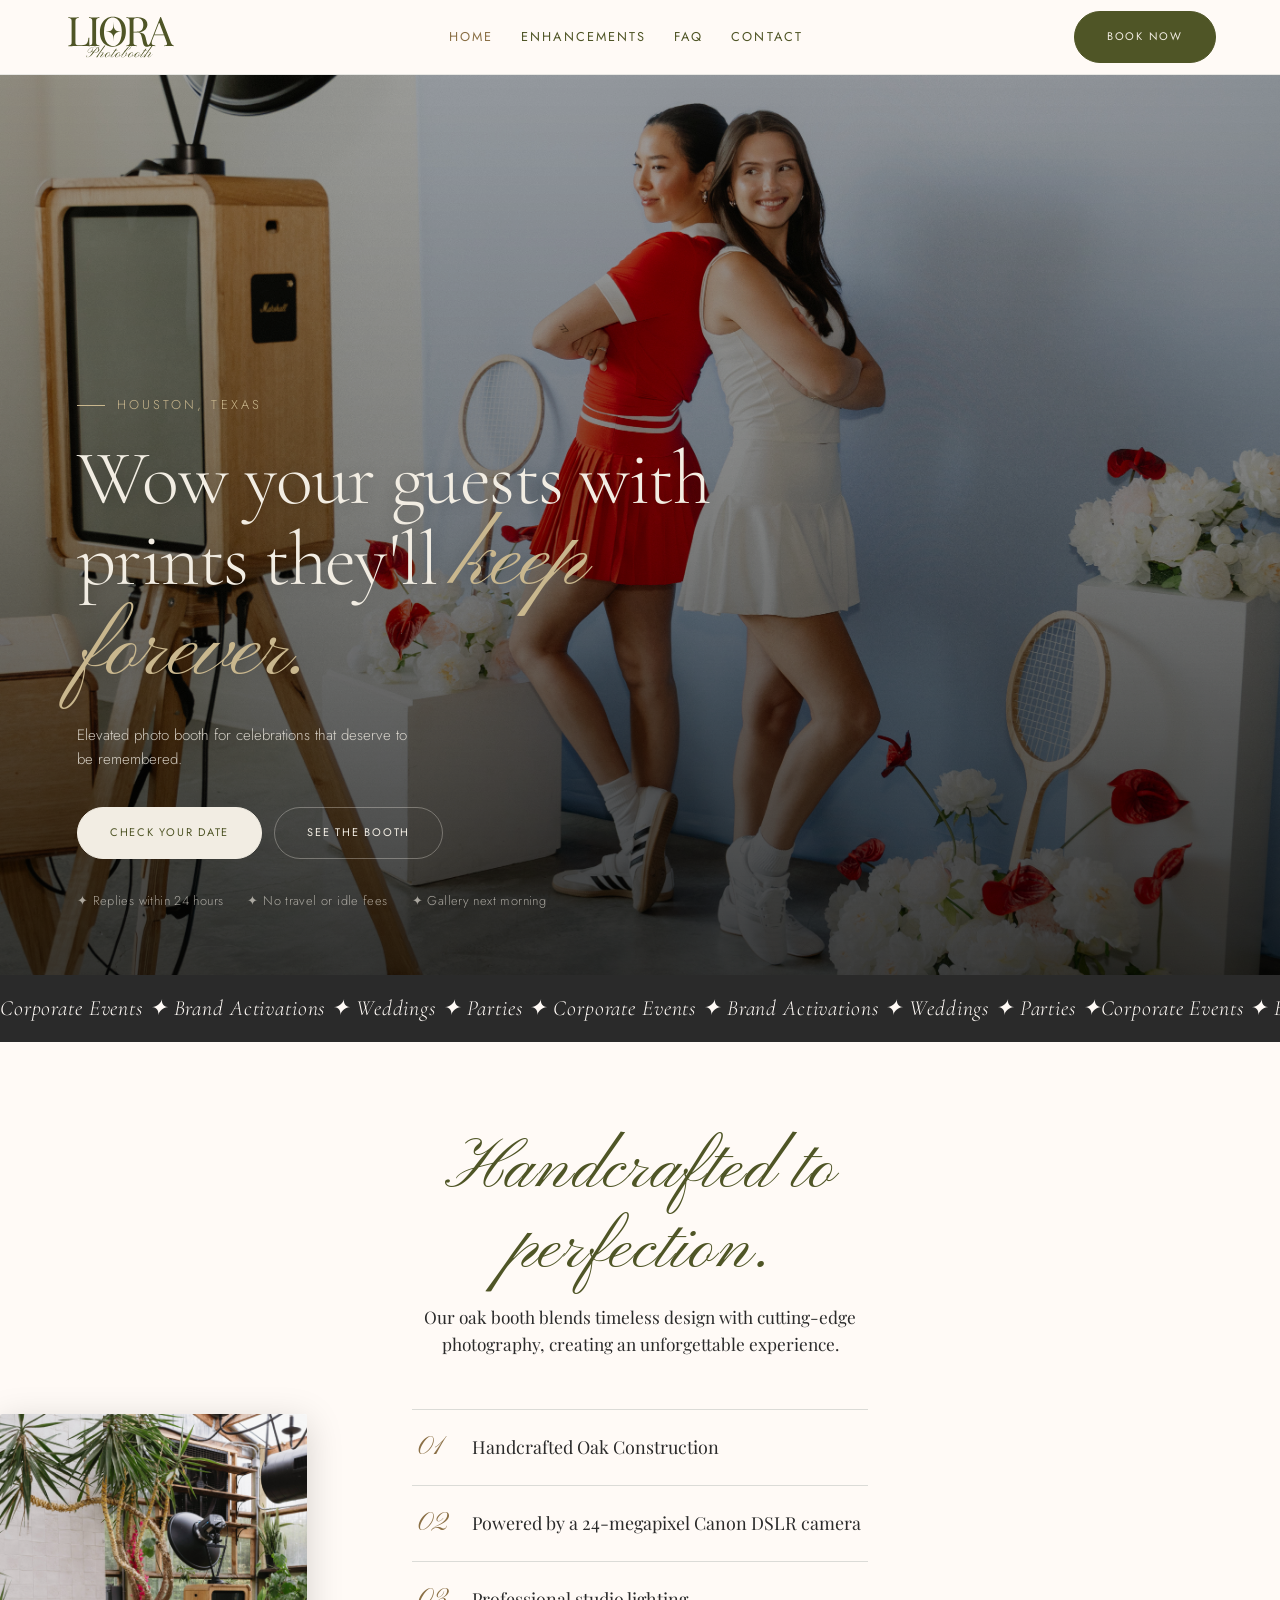
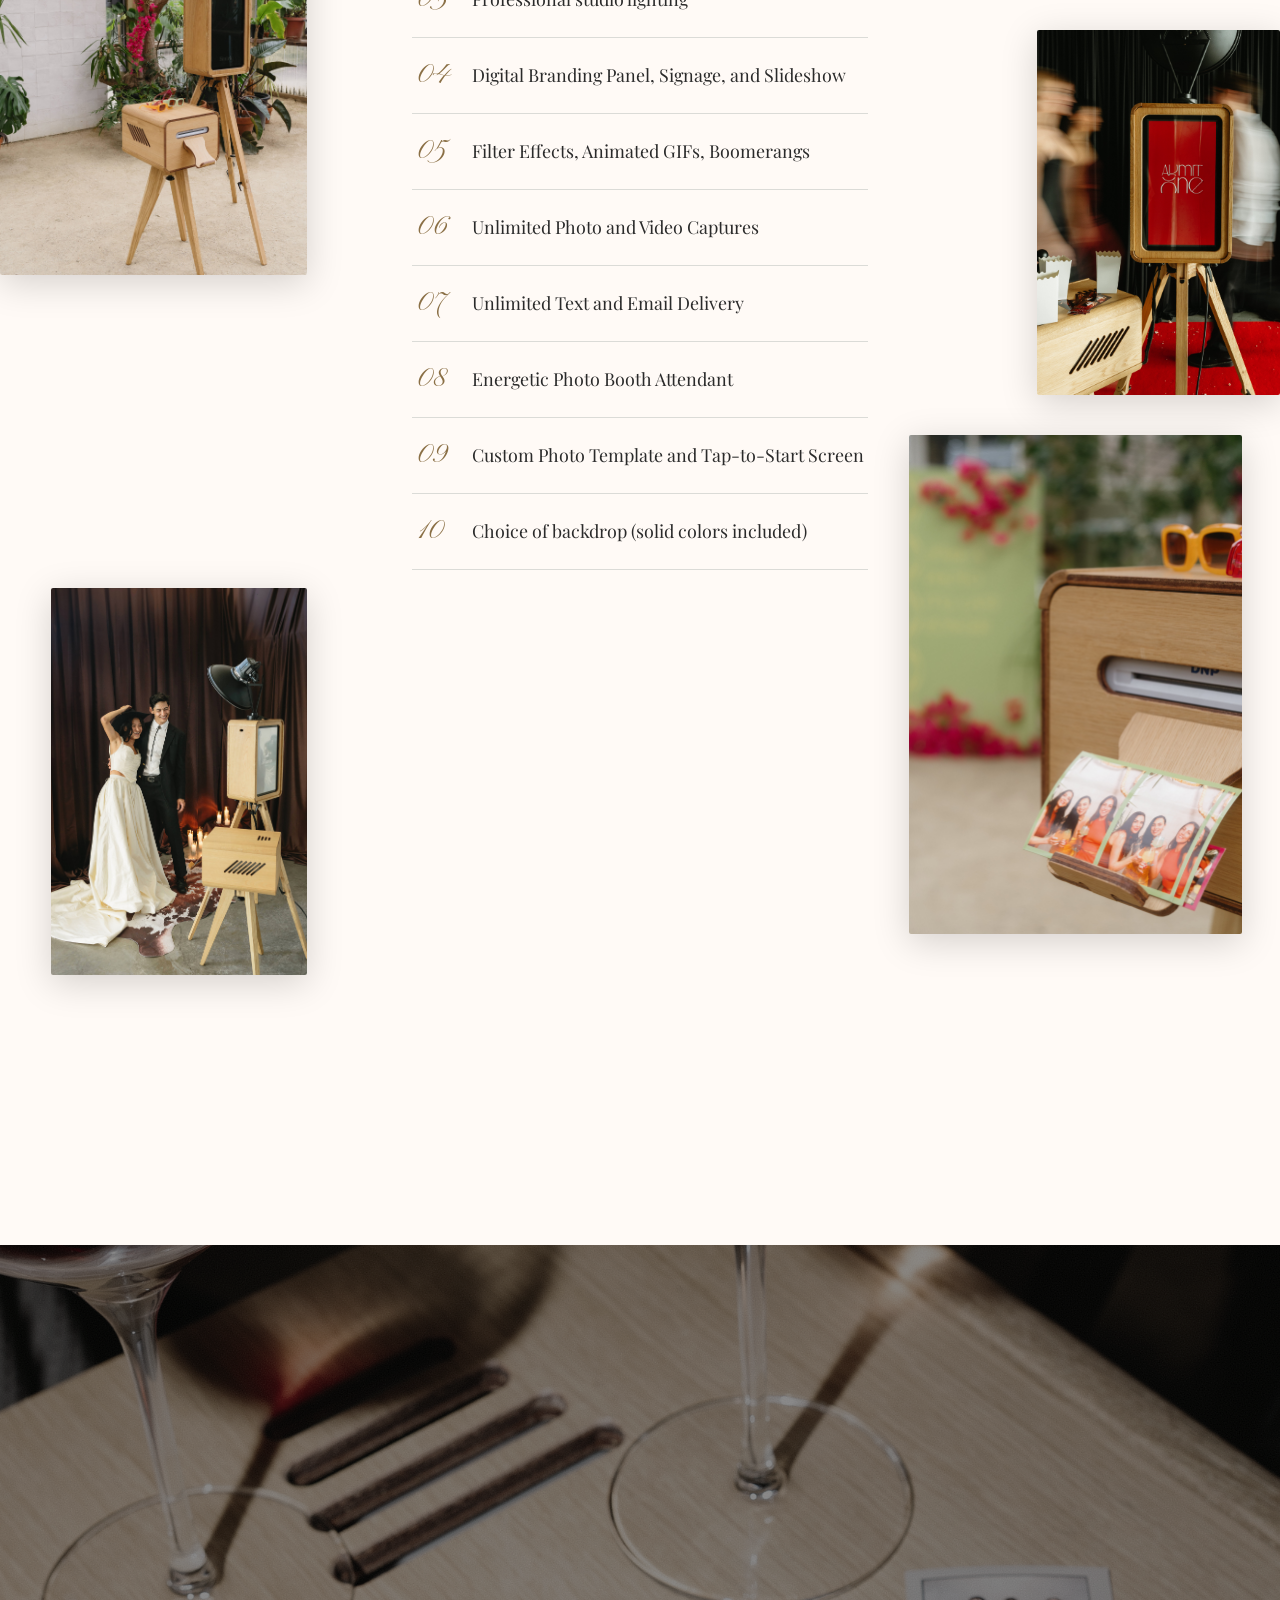
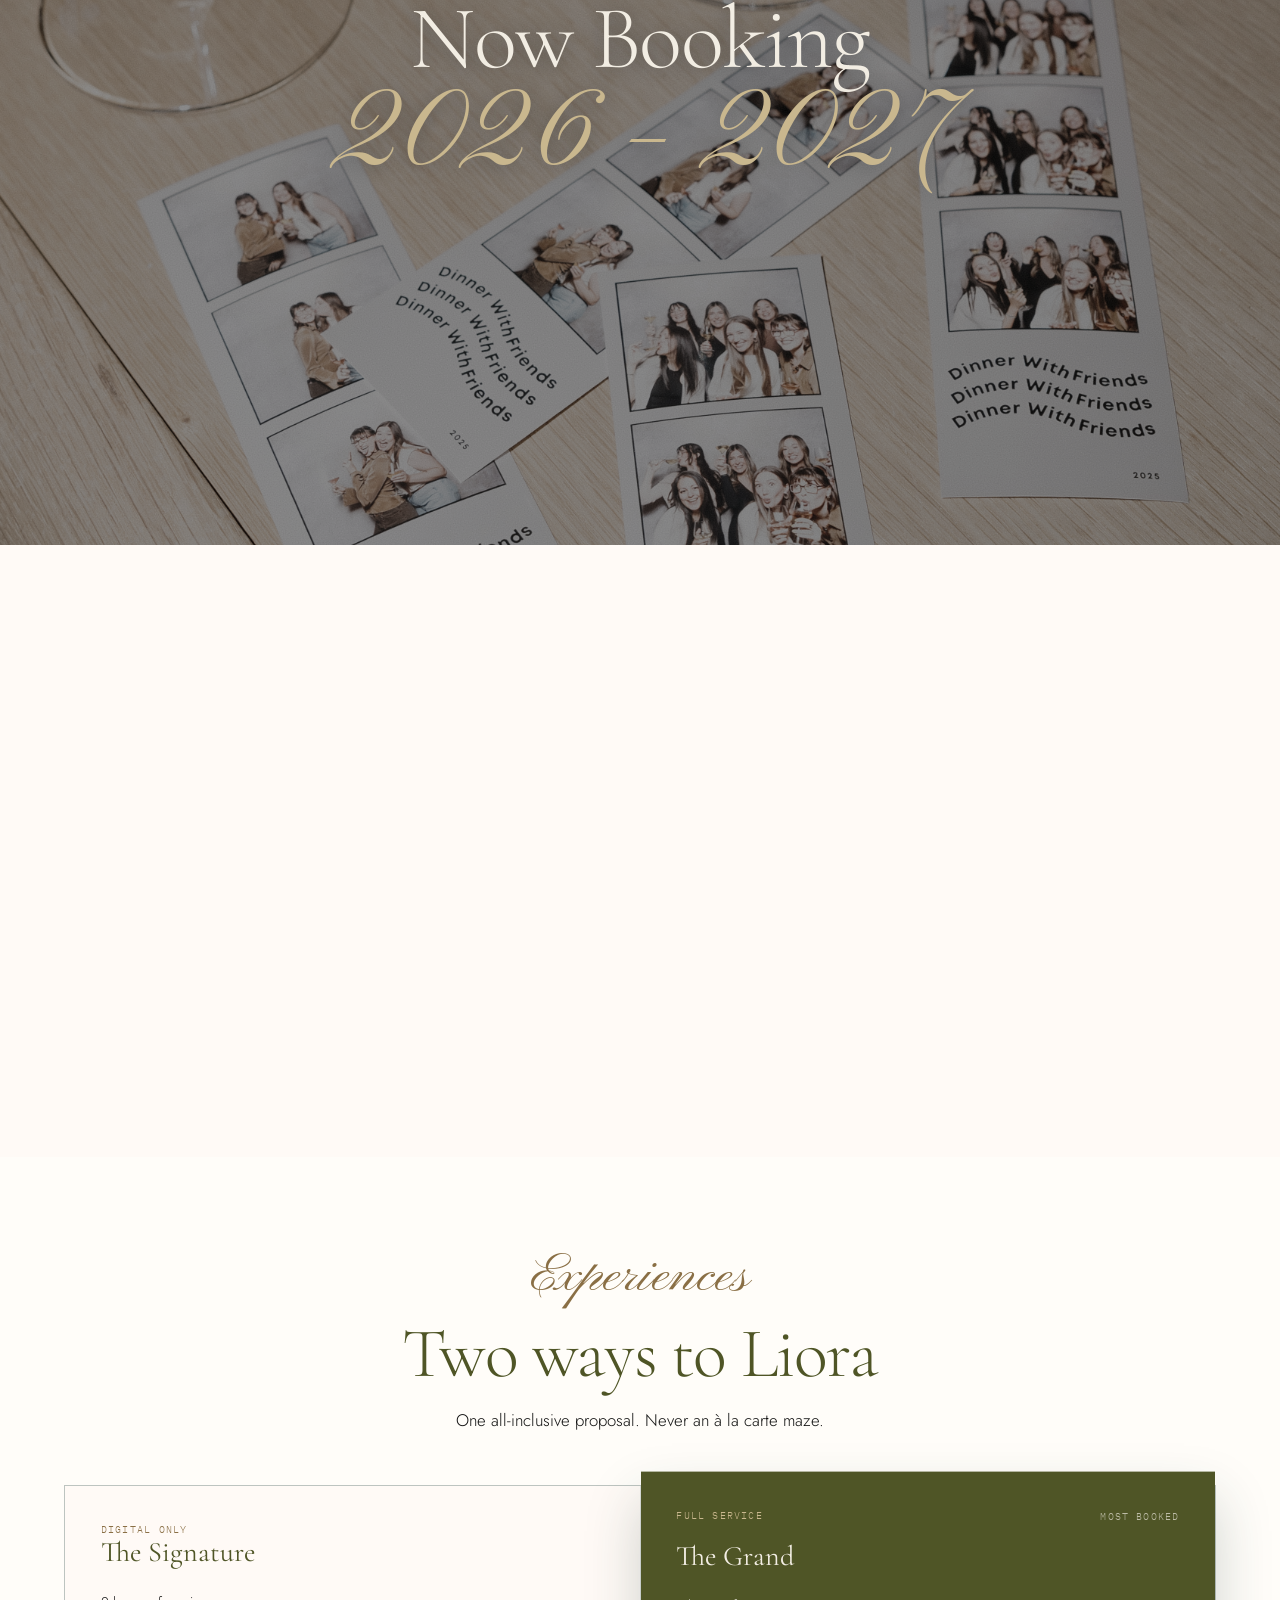
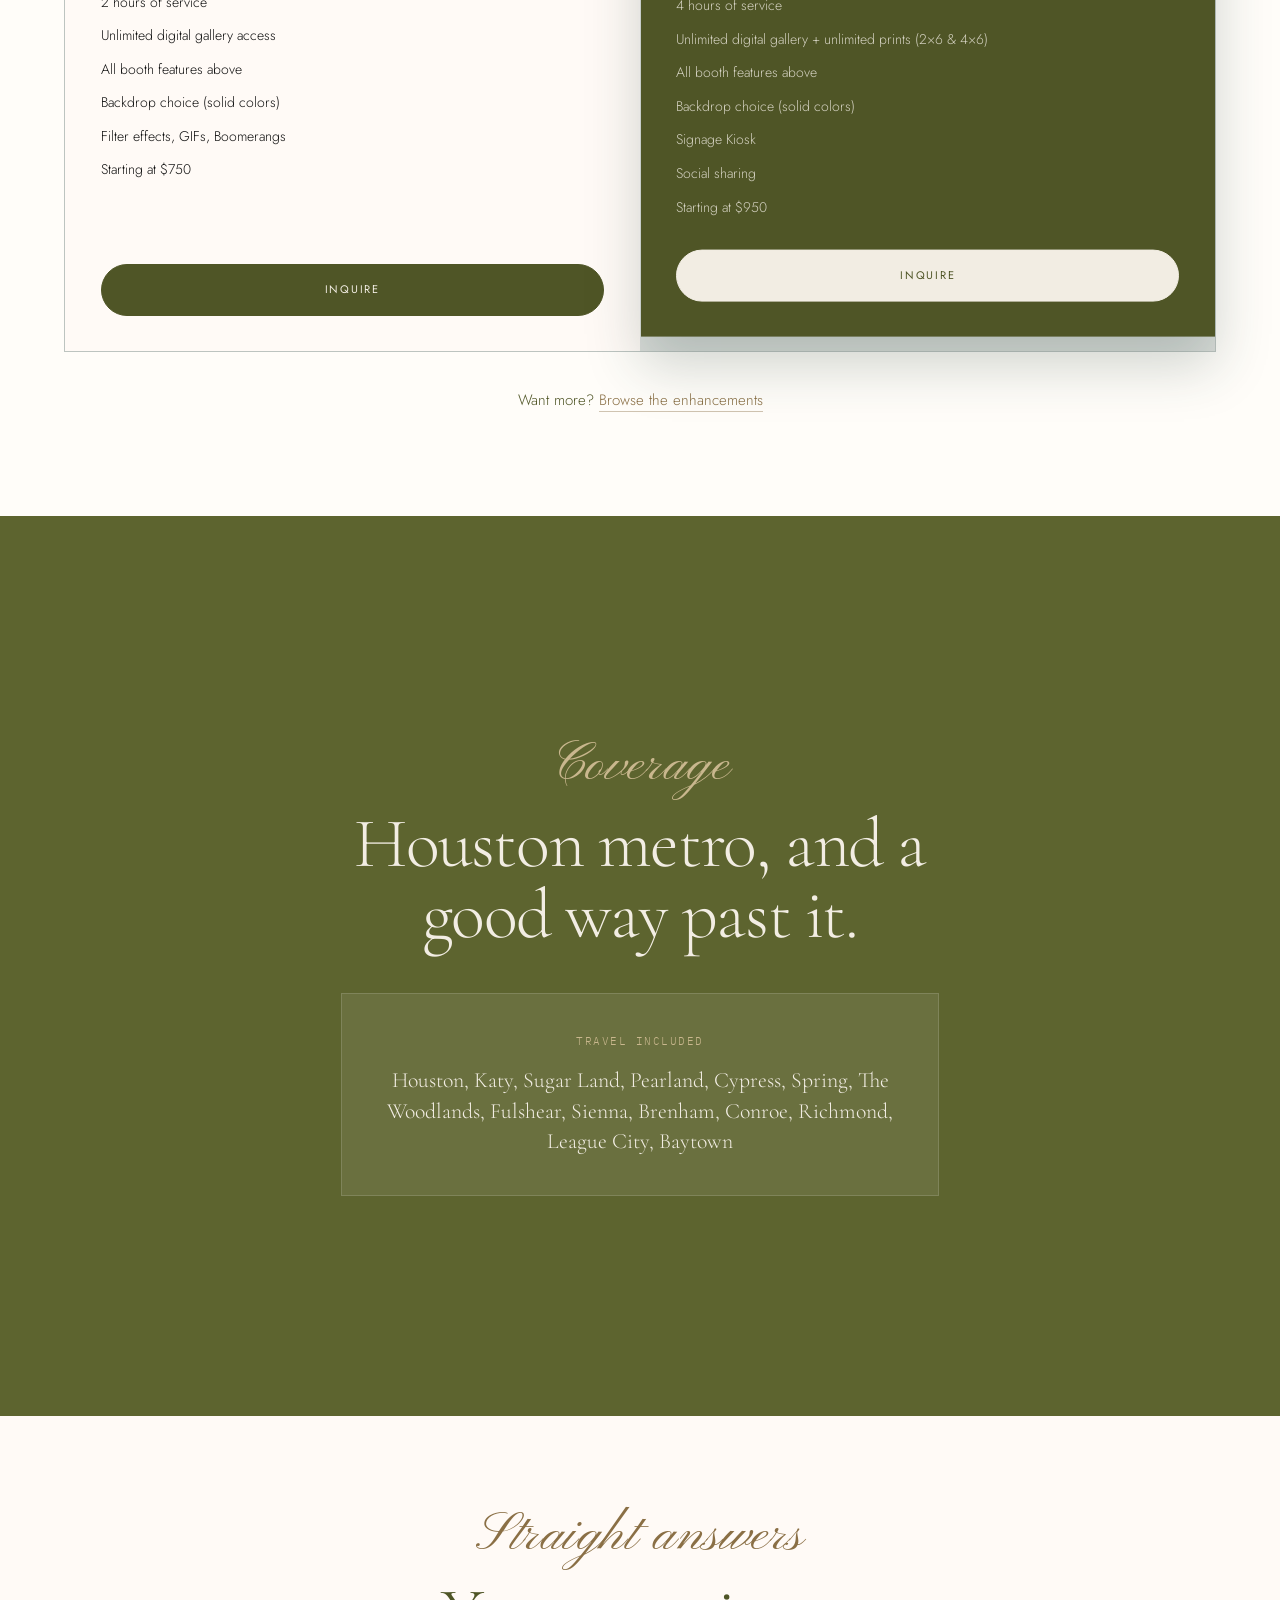
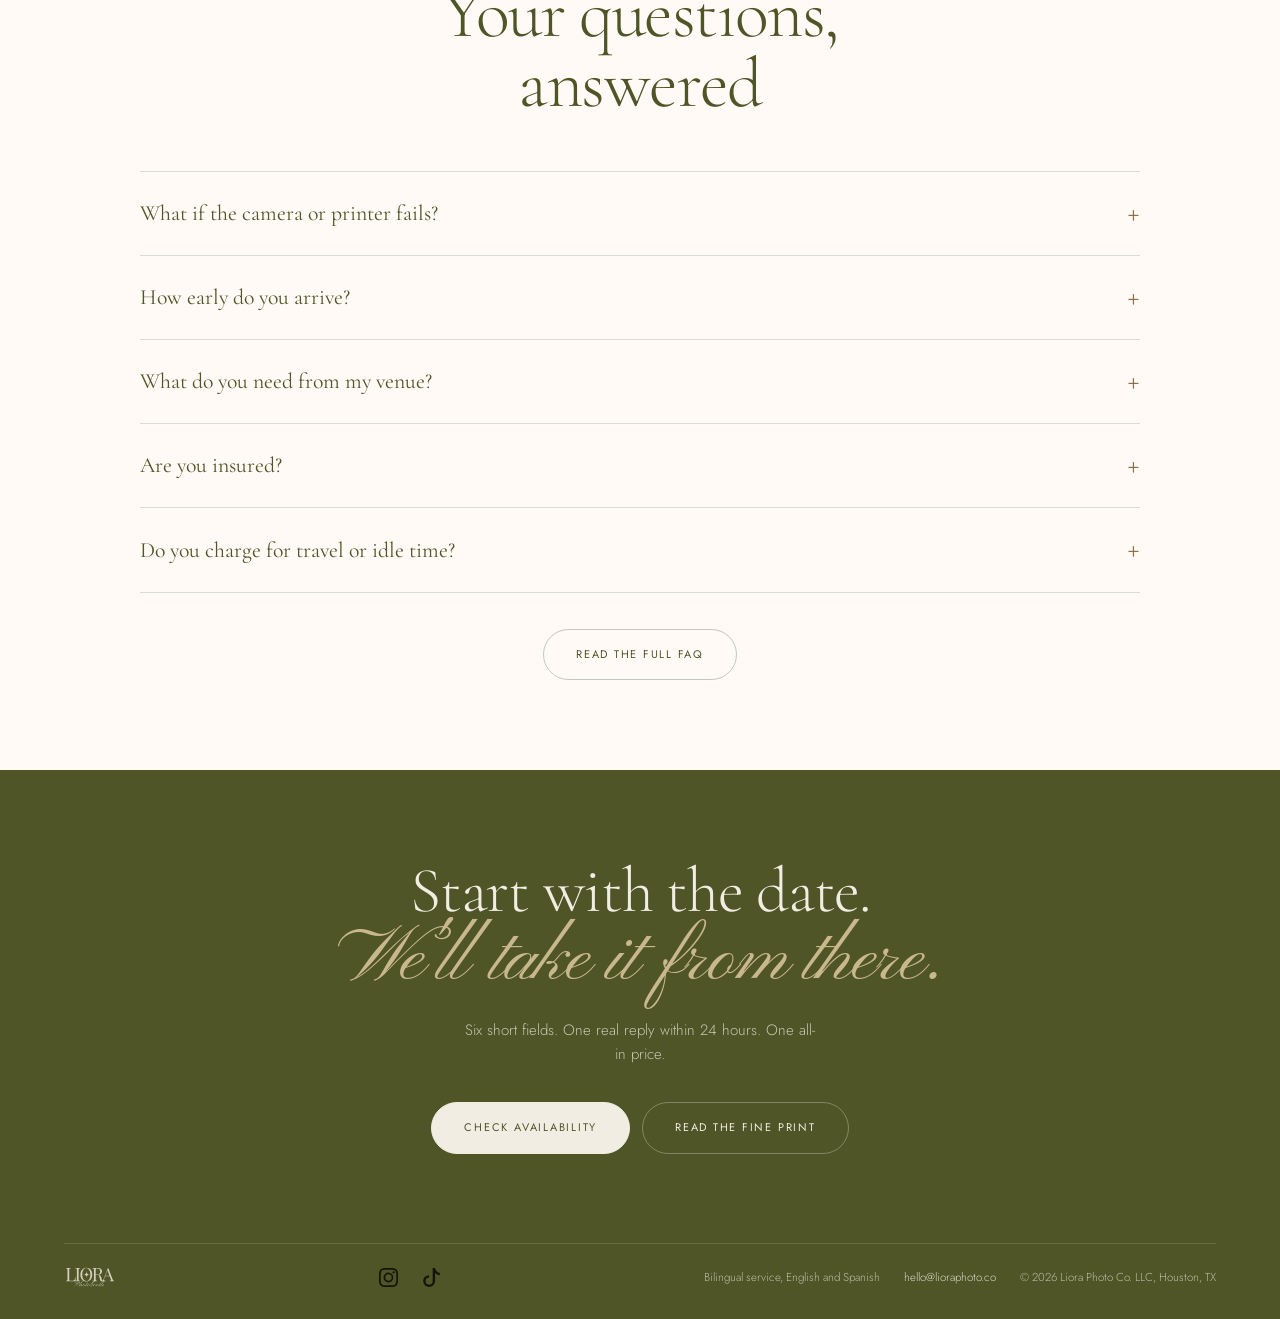
==== commit 11e49d9d: "Fix hero carousel autoplay stalling on real mobile and in-app browsers Real touch devices and in-app" ====
--- a/index.html
+++ b/index.html
@@ -65,16 +65,16 @@
   <div class="swiper hero-carousel">
     <div class="swiper-wrapper">
       <div class="swiper-slide">
-        <img src="assets/14_Lumiere_Icon_Booth-Stock-scaled.jpg" alt="Lumiere photo booth setup">
+        <img src="assets/14_Lumiere_Icon_Booth-Stock-scaled.jpg" alt="Lumiere photo booth setup" draggable="false">
       </div>
       <div class="swiper-slide">
-        <img src="assets/35_Courtside_Icon_Booth-Stock.jpg" alt="Courtside photo booth setup">
+        <img src="assets/35_Courtside_Icon_Booth-Stock.jpg" alt="Courtside photo booth setup" draggable="false">
       </div>
       <div class="swiper-slide">
-        <img src="assets/9_TOAST_Booth_Stock-scaled.jpg" alt="TOAST photo booth setup">
+        <img src="assets/9_TOAST_Booth_Stock-scaled.jpg" alt="TOAST photo booth setup" draggable="false">
       </div>
       <div class="swiper-slide">
-        <img src="assets/69_Lumiere_Details_Booth-Stock-scaled.jpg" alt="Lumiere photo booth detail">
+        <img src="assets/69_Lumiere_Details_Booth-Stock-scaled.jpg" alt="Lumiere photo booth detail" draggable="false">
       </div>
     </div>
   </div>
@@ -363,11 +363,23 @@
     autoplay: {
       delay: 2000,
       disableOnInteraction: false,
-      pauseOnMouseEnter: false
+      pauseOnMouseEnter: false,
+      stopOnLastSlide: false
     },
     loop: true,
     speed: 800,
-    allowTouchMove: true
+    // Purely a decorative, ambient background carousel — no arrows/dots
+    // invite manual swiping. allowTouchMove:true let a real mouse-drag or
+    // finger-swipe over the <img> hijack Swiper's gesture state (especially
+    // when the browser's native image-drag-ghost intercepts the mouseup),
+    // which could leave autoplay stuck after the first transition. Disabling
+    // it removes that whole class of interaction bugs on both platforms.
+    allowTouchMove: false,
+    // In-app browsers (Instagram/Facebook) can init Swiper before the hero's
+    // layout has settled, leaving it with a 0-size container that never
+    // recalculates. Watch the DOM/size and recalc automatically.
+    observer: true,
+    observeParents: true
   });
   // Mobile browsers (especially iOS Safari) can pause Swiper autoplay during
   // the initial paint. Force-restart after the first frame, and again whenever
@@ -380,6 +392,16 @@
       heroCarousel.autoplay.start();
     }
   });
+  // In-app browsers (Instagram, Facebook) often finish their own layout /
+  // chrome injection after DOMContentLoaded, which can leave autoplay stuck
+  // on the first slide. Re-sync sizing and restart once everything, images
+  // included, has fully loaded.
+  window.addEventListener('load', function () {
+    if (heroCarousel) {
+      heroCarousel.update();
+      if (heroCarousel.autoplay) heroCarousel.autoplay.start();
+    }
+  });
 </script>
 </body>
 </html>
--- a/styles.css
+++ b/styles.css
@@ -249,6 +249,12 @@
   object-fit: cover;
   object-position: center;
   display: block;
+  /* Belt-and-suspenders alongside draggable="false": stops the browser's
+     native image-drag-ghost from ever engaging over the hero carousel. */
+  -webkit-user-drag: none;
+  user-drag: none;
+  -webkit-user-select: none;
+  user-select: none;
 }
 .hero-overlay {
   position: absolute;
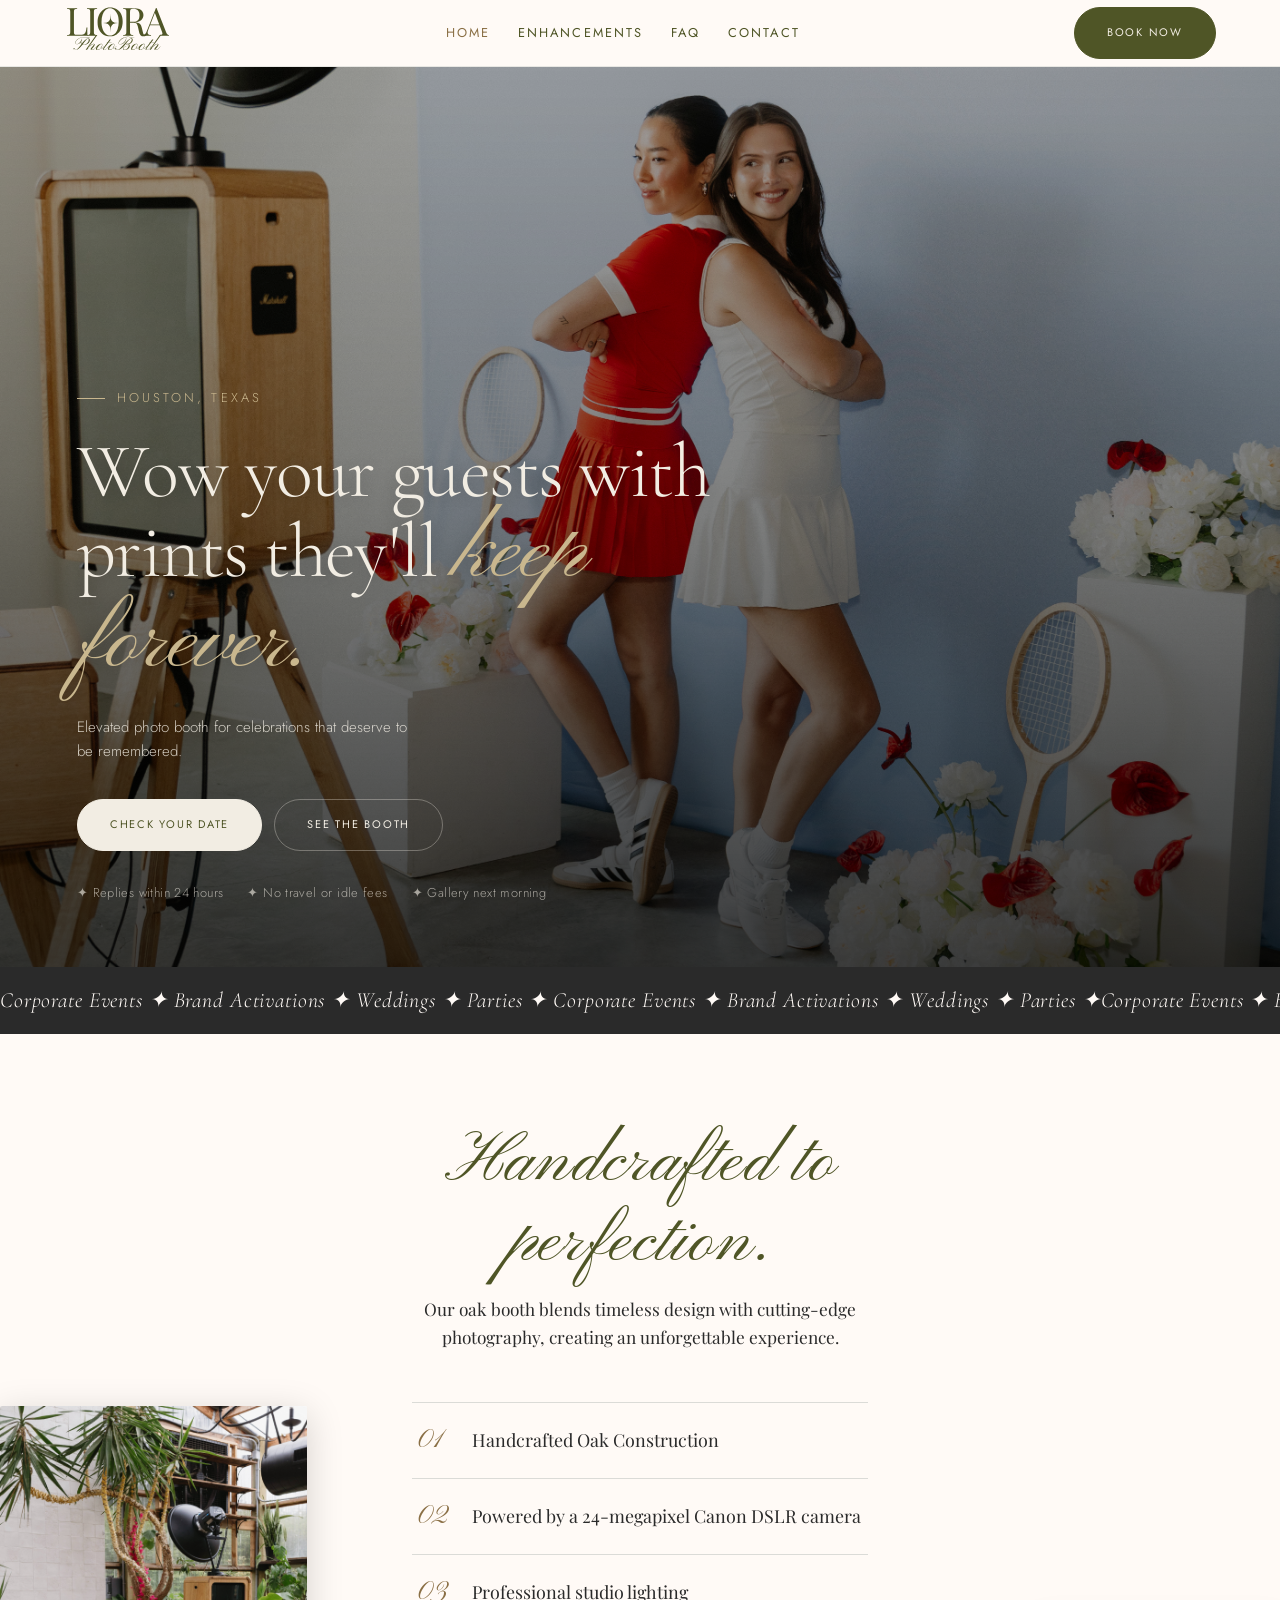
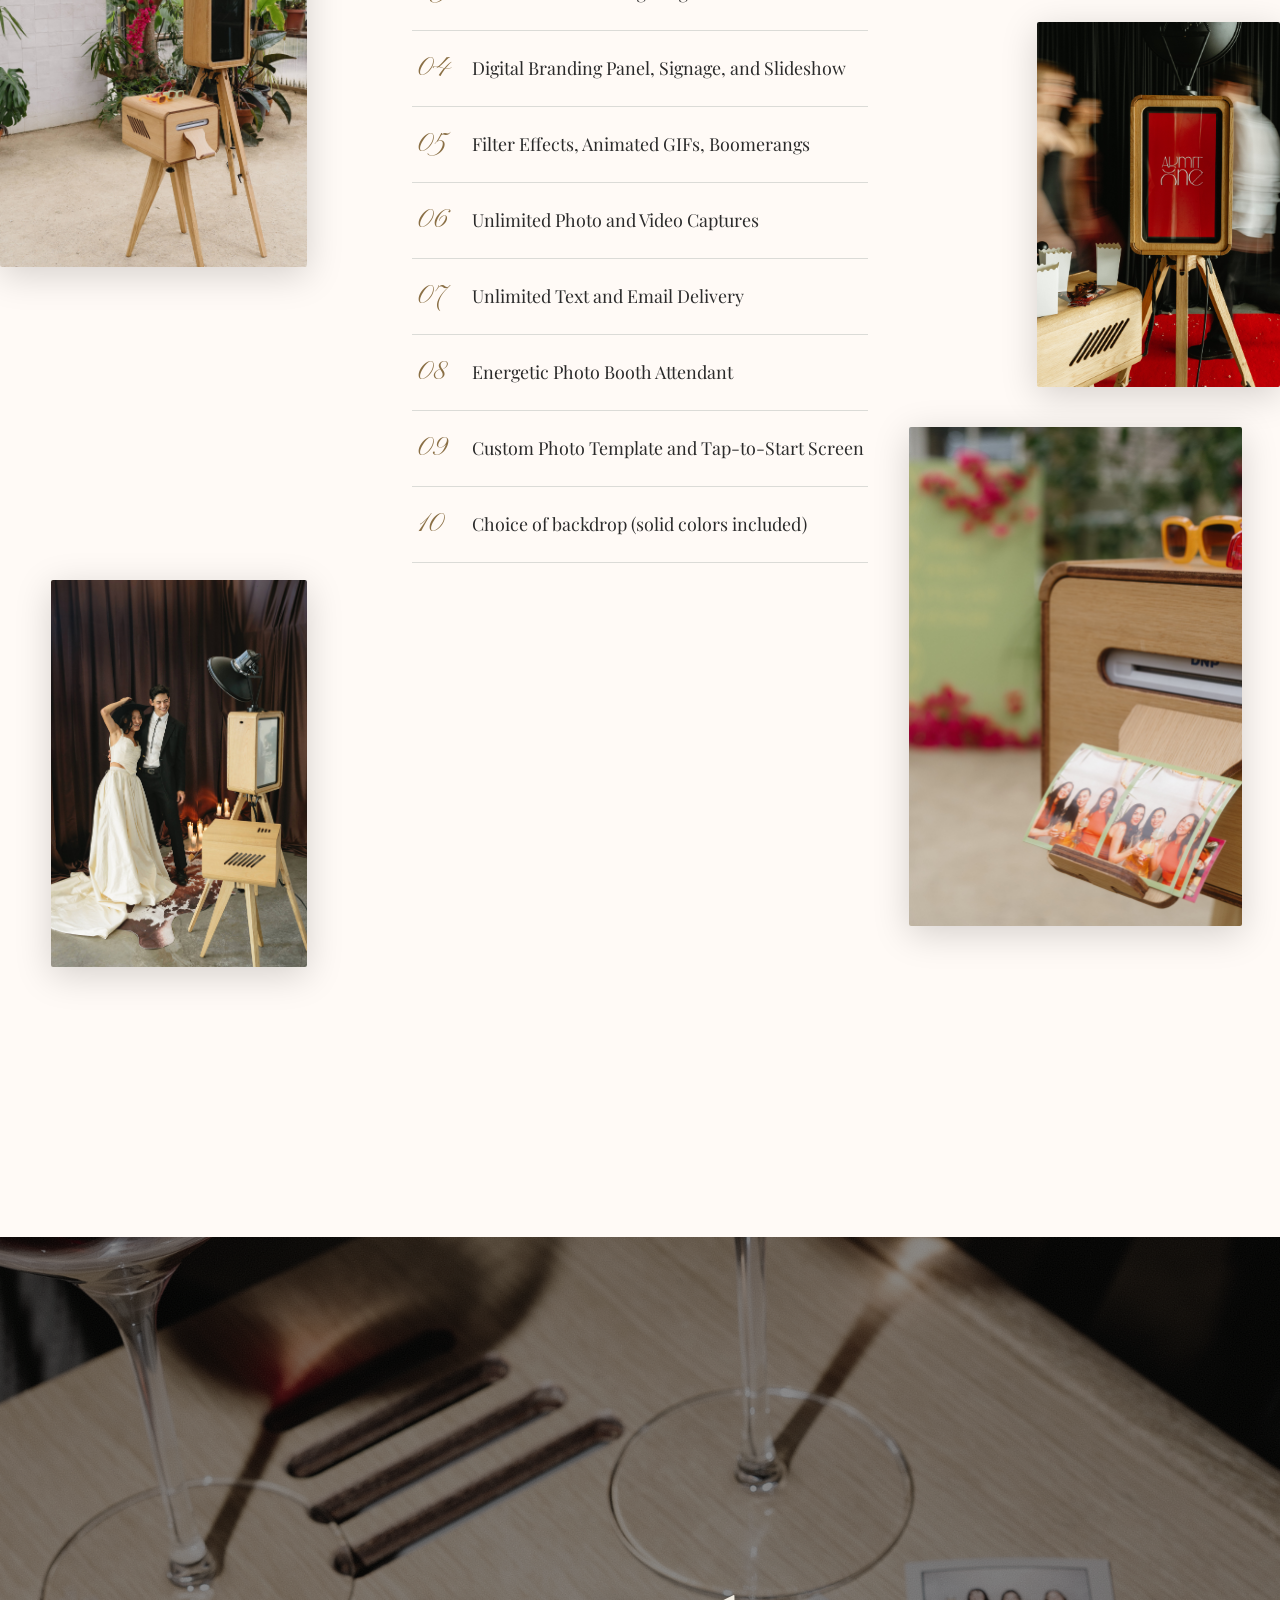
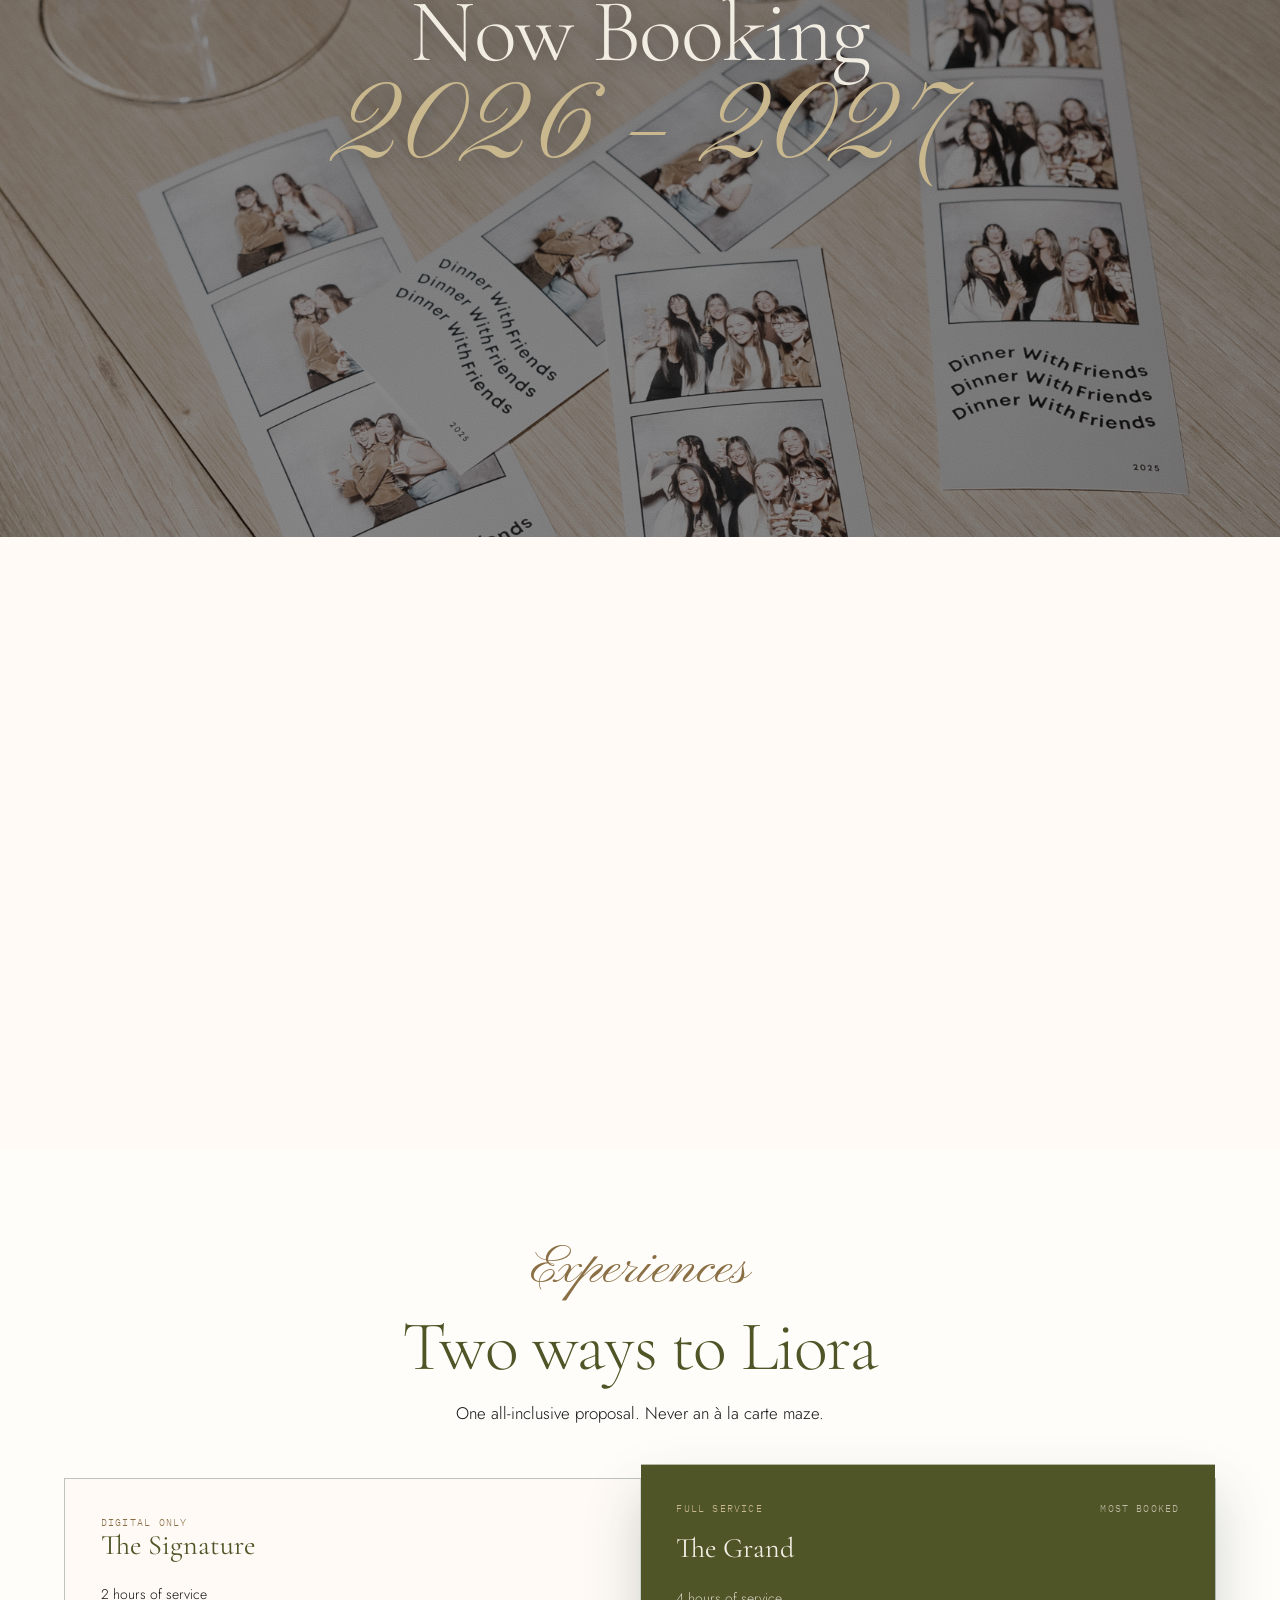
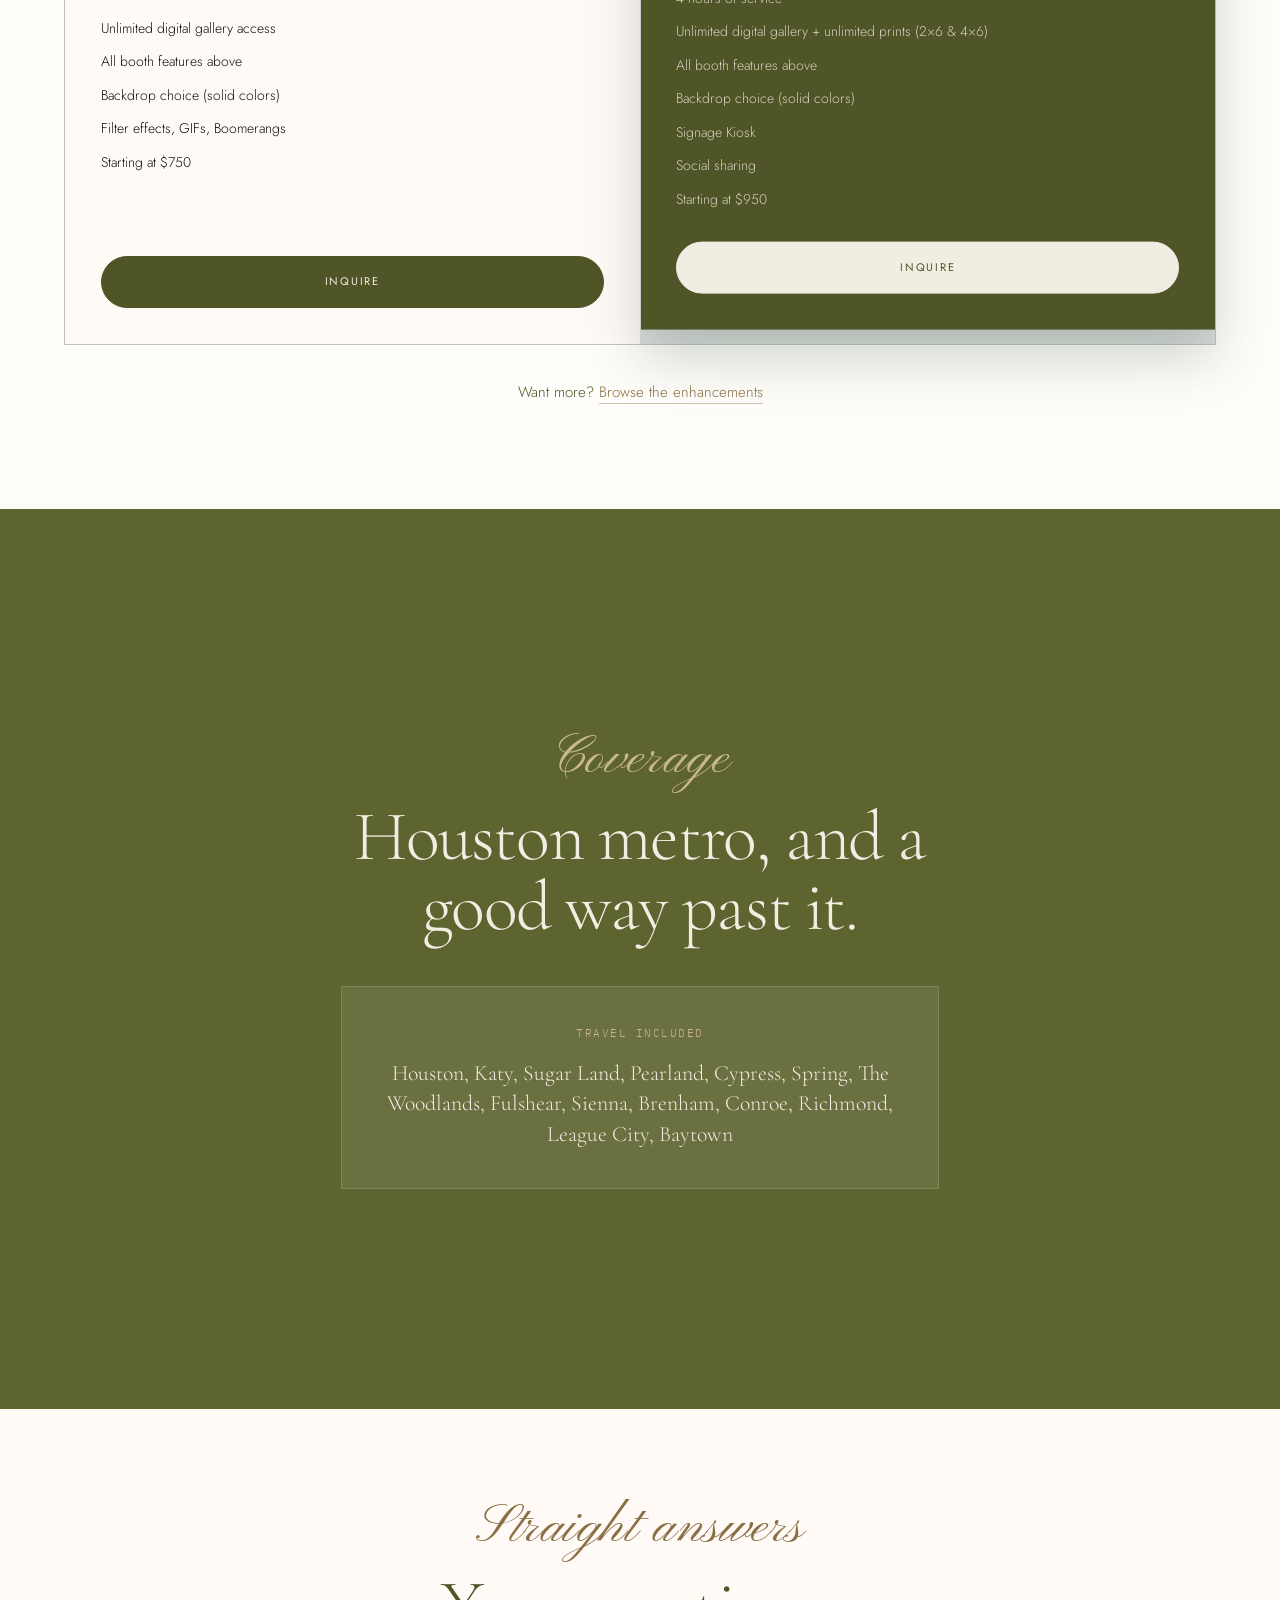
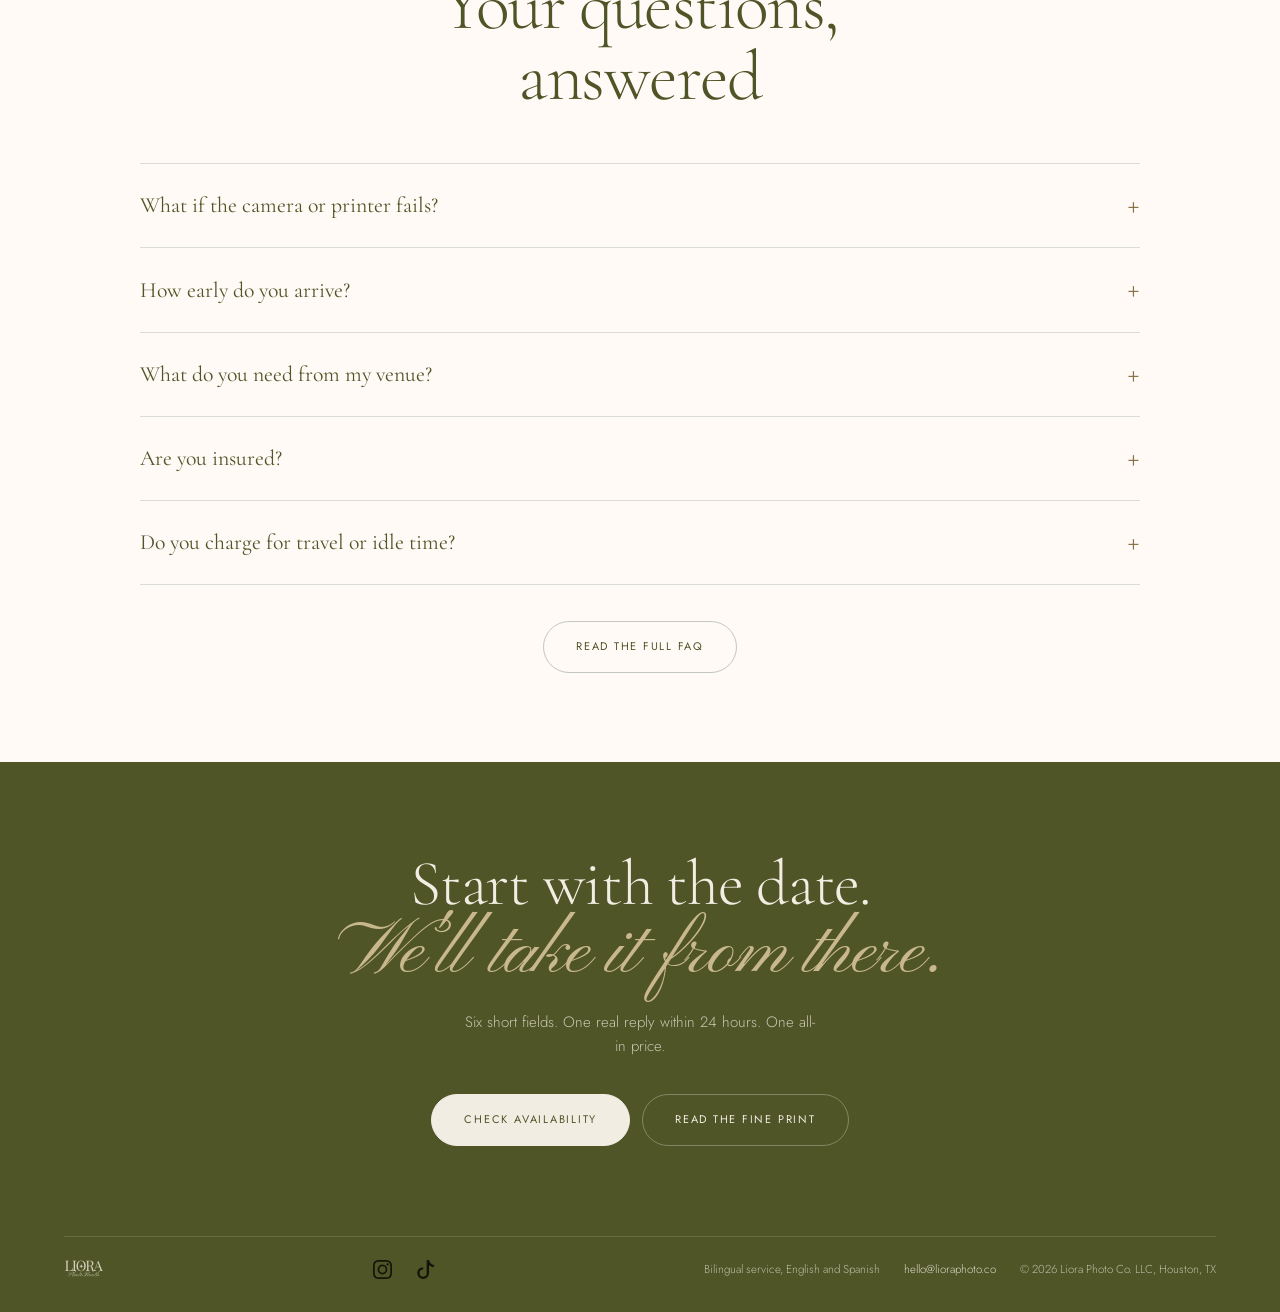
==== commit 65d8f6e0: "Update meta and JSON-LD: new event list, all 14 service cities, socials, logo, price, phone Co-Autho" ====
--- a/index.html
+++ b/index.html
@@ -6,9 +6,9 @@
 <link rel="icon" href="assets/favicon.png" type="image/png">
 <meta name="viewport" content="width=device-width, initial-scale=1.0">
 <title>Liora Photo Co. | Luxury Photo Booth Rental in Houston, TX</title>
-<meta name="description" content="Liora Photo Co.: luxury photo booth in Houston, TX for weddings, quinceañeras, and corporate events. No hidden fees, bilingual English/Spanish service.">
+<meta name="description" content="Liora Photo Co.: luxury photo booth in Houston, TX for weddings, corporate events, brand activations, and parties. No hidden fees, bilingual English/Spanish service.">
 <meta property="og:title" content="Liora Photo Co. | Luxury Photo Booth Rental in Houston, TX">
-<meta property="og:description" content="Liora Photo Co.: luxury photo booth in Houston, TX for weddings, quinceañeras, and corporate events. No hidden fees, bilingual English/Spanish service.">
+<meta property="og:description" content="Liora Photo Co.: luxury photo booth in Houston, TX for weddings, corporate events, brand activations, and parties. No hidden fees, bilingual English/Spanish service.">
 <meta property="og:type" content="website">
 <meta property="og:image" content="https://lioraphoto.co/assets/og-image.png">
 <meta property="og:image:width" content="1200">
@@ -25,18 +25,35 @@
   "@context": "https://schema.org",
   "@type": "LocalBusiness",
   "name": "Liora Photo Co.",
-  "description": "Luxury photo booth rental for weddings, quinceañeras, parties, and corporate events in the greater Houston area.",
+  "description": "Luxury photo booth rental for weddings, corporate events, brand activations, quinceañeras, and parties in the greater Houston area.",
   "image": "https://lioraphoto.co/assets/og-image.png",
+  "logo": "https://lioraphoto.co/assets/liora-logo-header.svg",
   "url": "https://lioraphoto.co",
+  "telephone": "+12818498588",
+  "priceRange": "$$$",
   "areaServed": [
     { "@type": "City", "name": "Houston, TX" },
+    { "@type": "City", "name": "Katy, TX" },
+    { "@type": "City", "name": "Sugar Land, TX" },
+    { "@type": "City", "name": "Pearland, TX" },
+    { "@type": "City", "name": "Cypress, TX" },
+    { "@type": "City", "name": "Spring, TX" },
+    { "@type": "City", "name": "The Woodlands, TX" },
+    { "@type": "City", "name": "Fulshear, TX" },
+    { "@type": "City", "name": "Sienna, TX" },
+    { "@type": "City", "name": "Brenham, TX" },
+    { "@type": "City", "name": "Conroe, TX" },
     { "@type": "City", "name": "Richmond, TX" },
-    { "@type": "City", "name": "Katy, TX" },
-    { "@type": "City", "name": "Sugar Land, TX" }
+    { "@type": "City", "name": "League City, TX" },
+    { "@type": "City", "name": "Baytown, TX" }
   ],
   "availableLanguage": [
     { "@type": "Language", "name": "English" },
     { "@type": "Language", "name": "Spanish" }
+  ],
+  "sameAs": [
+    "https://www.instagram.com/lioraphoto.co/",
+    "https://www.tiktok.com/@lioraphoto.co"
   ]
 }
 </script>
--- a/styles.css
+++ b/styles.css
@@ -46,13 +46,13 @@
   align-items: center;
   justify-content: space-between;
   gap: 2rem;
-  padding: 0.7rem clamp(1.25rem, 5vw, 4.5rem);
+  padding: 0.375rem clamp(1.25rem, 5vw, 4.5rem);
   background: rgba(255,250,246,0.92);
   backdrop-filter: blur(14px);
   border-bottom: 1px solid rgba(36,64,58,0.1);
 }
 .brand { display: flex; align-items: center; }
-.brand img { height: 2.75rem; width: auto; display: block; }
+.brand img { height: 3.4rem; width: auto; display: block; }
 .main-nav {
   display: flex;
   flex-wrap: wrap;
@@ -385,7 +385,7 @@
   .reveal-photos .rp { opacity: 1; transform: none; transition: none; }
 }
 
-/* Mobile Handcrafted: text pins while zigzag photos scroll over it.
+/* Mobile Handcrafted: text pins while a 2x2 photo grid scrolls over it.
    No explicit height on .reveal-text — natural content height only.
    No vh/dvh/svh values because we set no heights at all.
    This avoids the judder loop: without a forced vh height, there is no
@@ -402,19 +402,16 @@
   .reveal-photos {
     position: relative;
     z-index: 2; /* photos render above pinned text */
-    gap: 0;
-    padding: 1.5rem 0 clamp(2.5rem, 5vw, 4rem);
-    align-items: flex-start;
+    display: grid;
+    grid-template-columns: 1fr 1fr;
+    gap: 0.2rem;
+    padding: 1.5rem clamp(1.25rem, 5vw, 4.5rem) clamp(2.5rem, 5vw, 4rem);
   }
   .rp {
-    width: 52%;
+    width: 100%;
     position: relative;
     box-shadow: 0 8px 28px rgba(0,0,0,0.20);
   }
-  .rp-1 { align-self: flex-start;                      z-index: 1; }
-  .rp-2 { align-self: flex-end;   margin-top: -2.5rem; z-index: 2; }
-  .rp-3 { align-self: flex-start; margin-top: -2.5rem; z-index: 3; }
-  .rp-4 { align-self: flex-end;   margin-top: -2.5rem; z-index: 4; }
 }
 
 /* ---------- EVENT TICKER (standalone band) ---------- */
@@ -459,7 +456,7 @@
 .statement-pin {
   position: relative;
   width: 100%;
-  height: 65vh;
+  height: 65dvh;
   overflow: hidden;
   display: flex;
   align-items: center;
@@ -516,6 +513,25 @@
 
 /* Desktop glide: statement pins inside wrapper, releases when wrapper exits */
 @media (min-width: 900px) {
+  .glide-stack {
+    position: relative;
+  }
+  .statement-pin {
+    position: sticky;
+    top: 0;
+    z-index: 1;
+  }
+  #how-to-book {
+    position: relative;
+    z-index: 5;
+  }
+}
+
+/* Mobile glide: Now Booking pins while How to Book rises over it.
+   .statement-pin keeps its normal 65dvh height (image + one line of text,
+   fits easily) — no forced height on the sticky element, same approach
+   used on the other mobile glides above (avoids the judder loop). */
+@media (max-width: 899px) {
   .glide-stack {
     position: relative;
   }
@@ -625,6 +641,25 @@
   }
 }
 
+/* Mobile glide: Coverage pins while Straight Answers rises over it.
+   No explicit height on #coverage — natural content height only (~345px),
+   which fits within the viewport so it pins cleanly with no vh/dvh math
+   and no JS. Same no-forced-height approach that avoids the judder loop
+   on the mobile Handcrafted glide above. */
+@media (max-width: 899px) {
+  .glide-stack-3 { position: relative; }
+  #coverage {
+    position: sticky;
+    top: 0;
+    z-index: 1;
+  }
+  #faq {
+    position: relative;
+    z-index: 5;
+    background: var(--cream);
+  }
+}
+
 /* ---------- STRAIGHT ANSWERS section headings ---------- */
 #faq .kicker    { font-size: clamp(2.45rem, 4.5vw, 3.35rem); }
 #faq h2.display { font-size: clamp(2.75rem, 5.5vw, 5rem); }
@@ -902,7 +937,19 @@
 
 /* ---------- RESPONSIVE ---------- */
 @media (max-width: 940px) {
-  .hamburger { display: flex; }
+  .hamburger { display: flex; margin-left: auto; }
+  .site-header { min-height: 4.15rem; }
+  /* Logo grows within the same bar height and centers independently of the
+     hamburger: taken out of flex flow and centered on the header itself,
+     so the hamburger (still a normal flex child, pinned right via
+     margin-left: auto above) never pushes it off-center. */
+  .brand {
+    position: absolute;
+    left: 50%;
+    top: 50%;
+    transform: translate(-50%, -50%);
+  }
+  .brand img { height: 3.7rem; }
   .site-header .btn-primary { display: none; }
   .main-nav a:not(.btn-primary) { display: none; }
   .main-nav {
@@ -934,8 +981,6 @@
   .pkg-card.featured.fade-in.visible { transform: translateY(-0.9rem); }
 }
 @media (max-width: 520px) {
-  .site-header { padding: 1rem clamp(1.25rem, 5vw, 4.5rem); }
-  .brand img { height: 2.2rem; }
   .site-header .btn-primary { padding: 0.6rem 1.1rem; font-size: 0.6rem; }
 }
 @media (prefers-reduced-motion: reduce) {
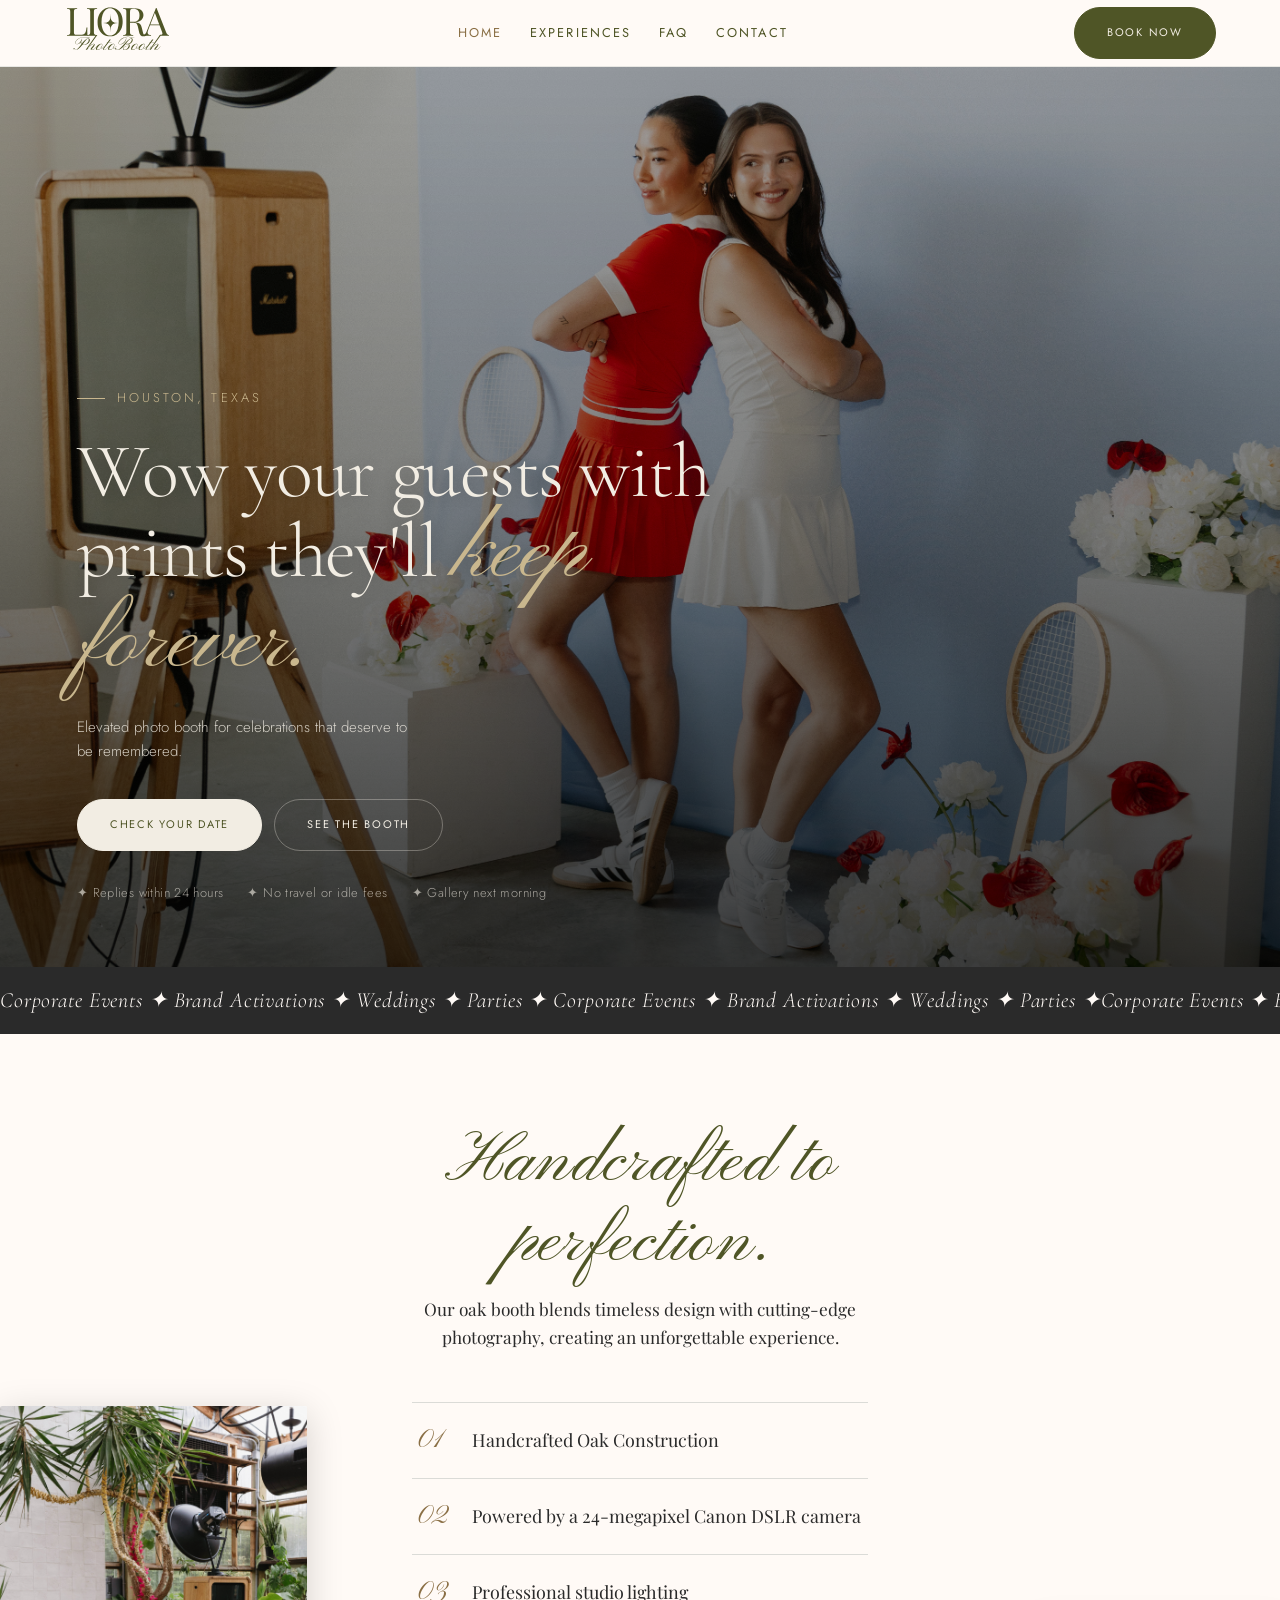
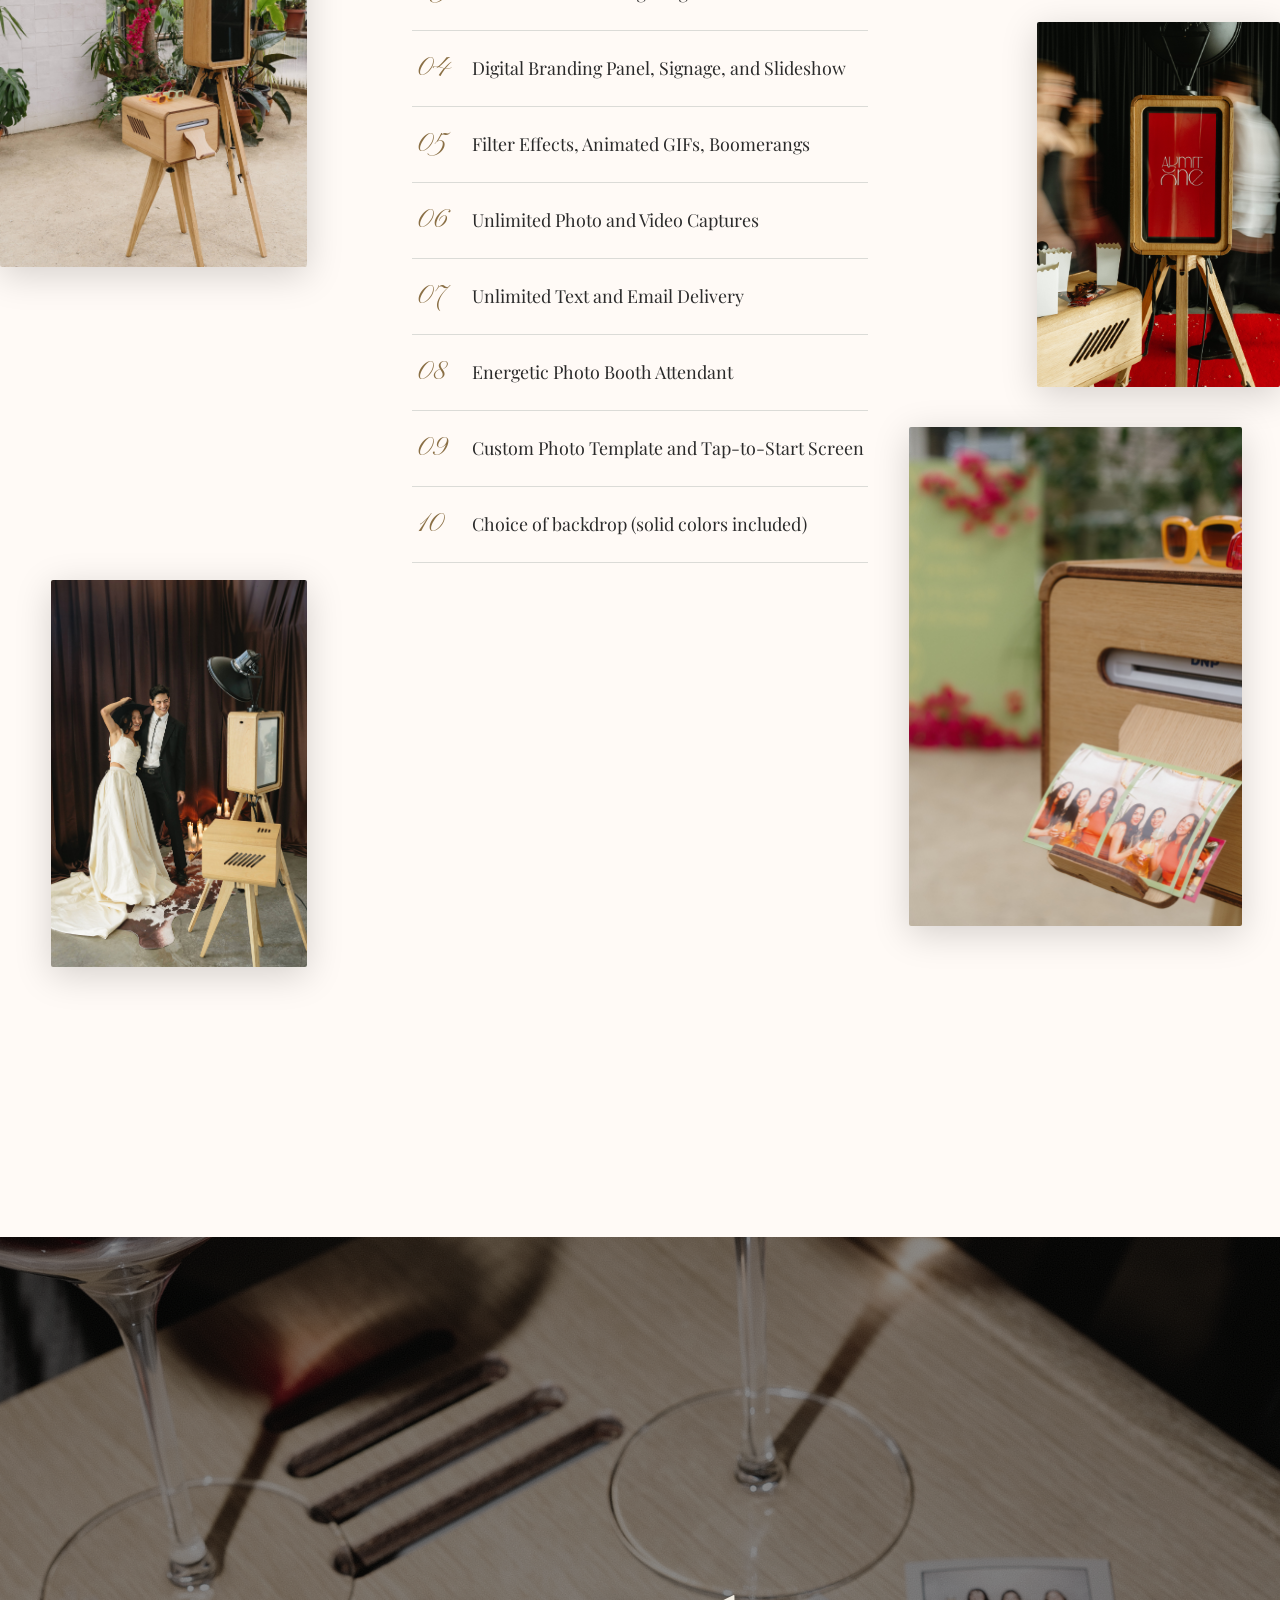
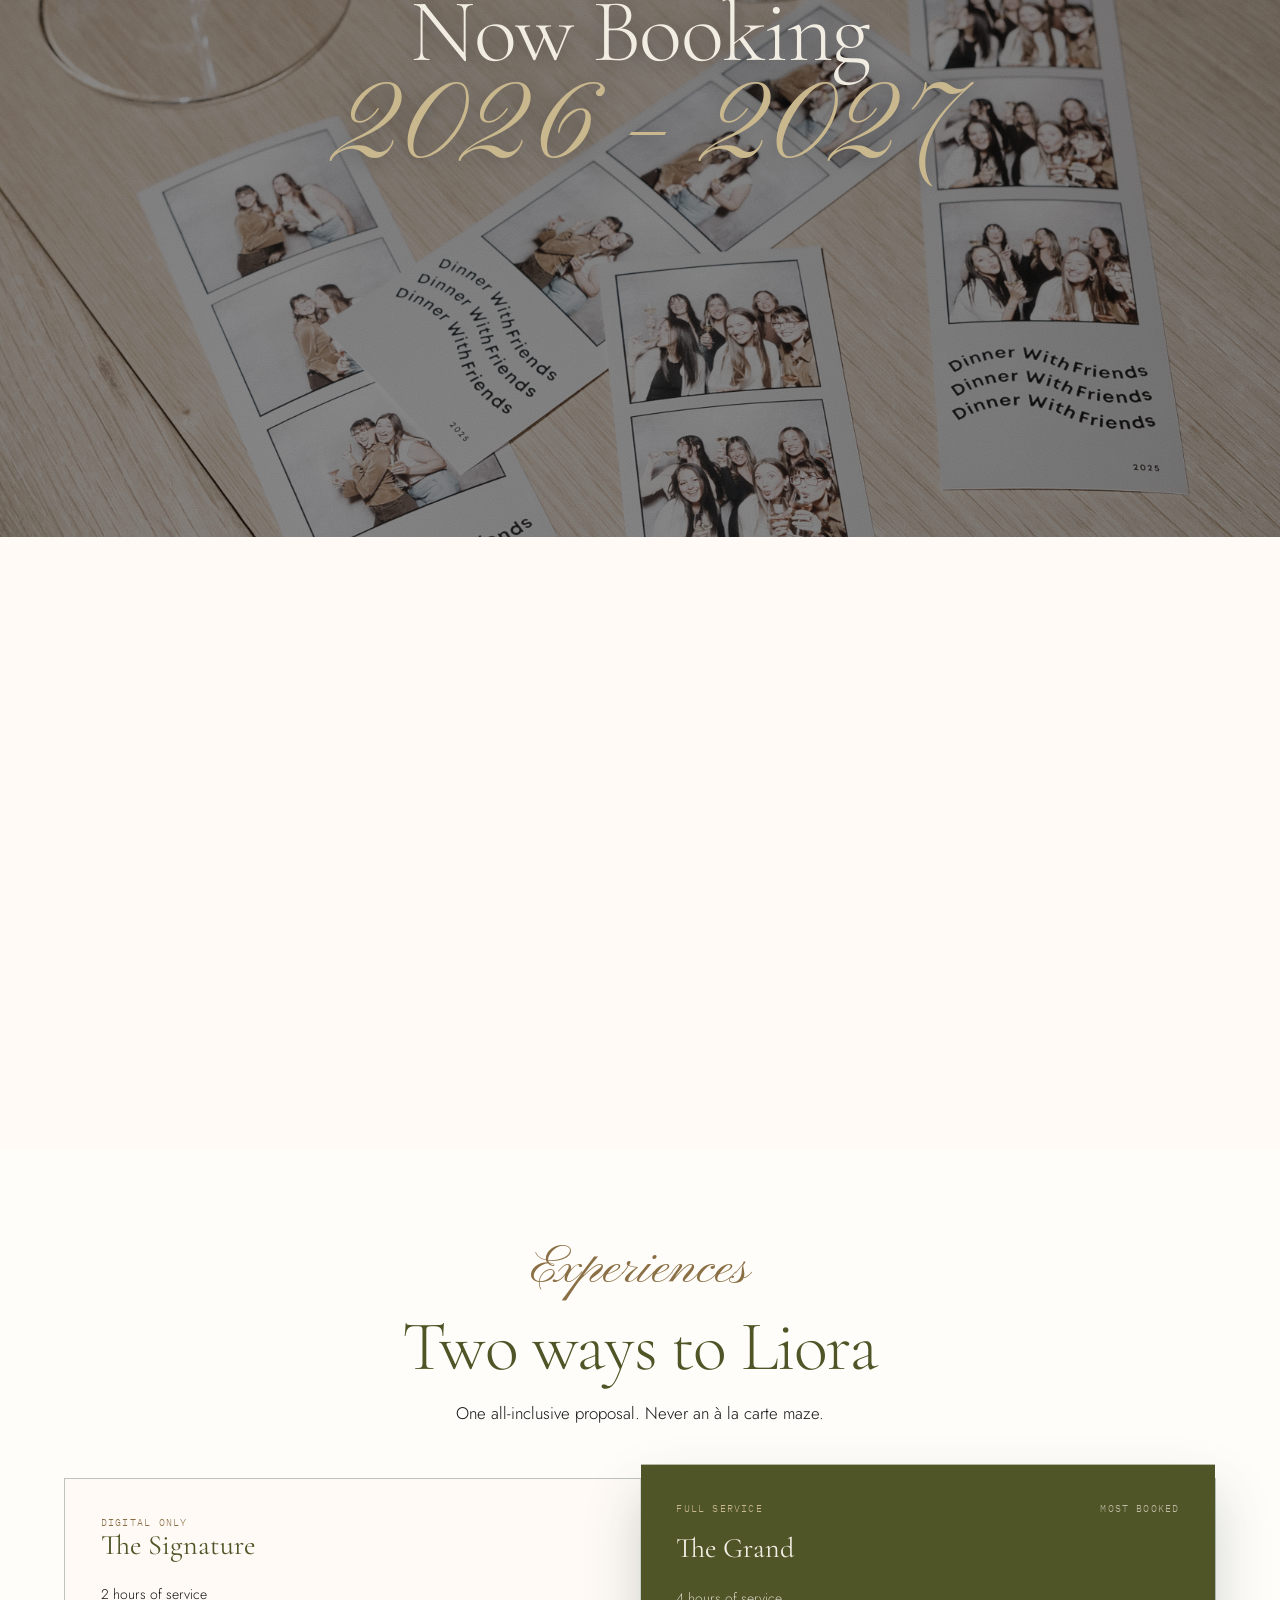
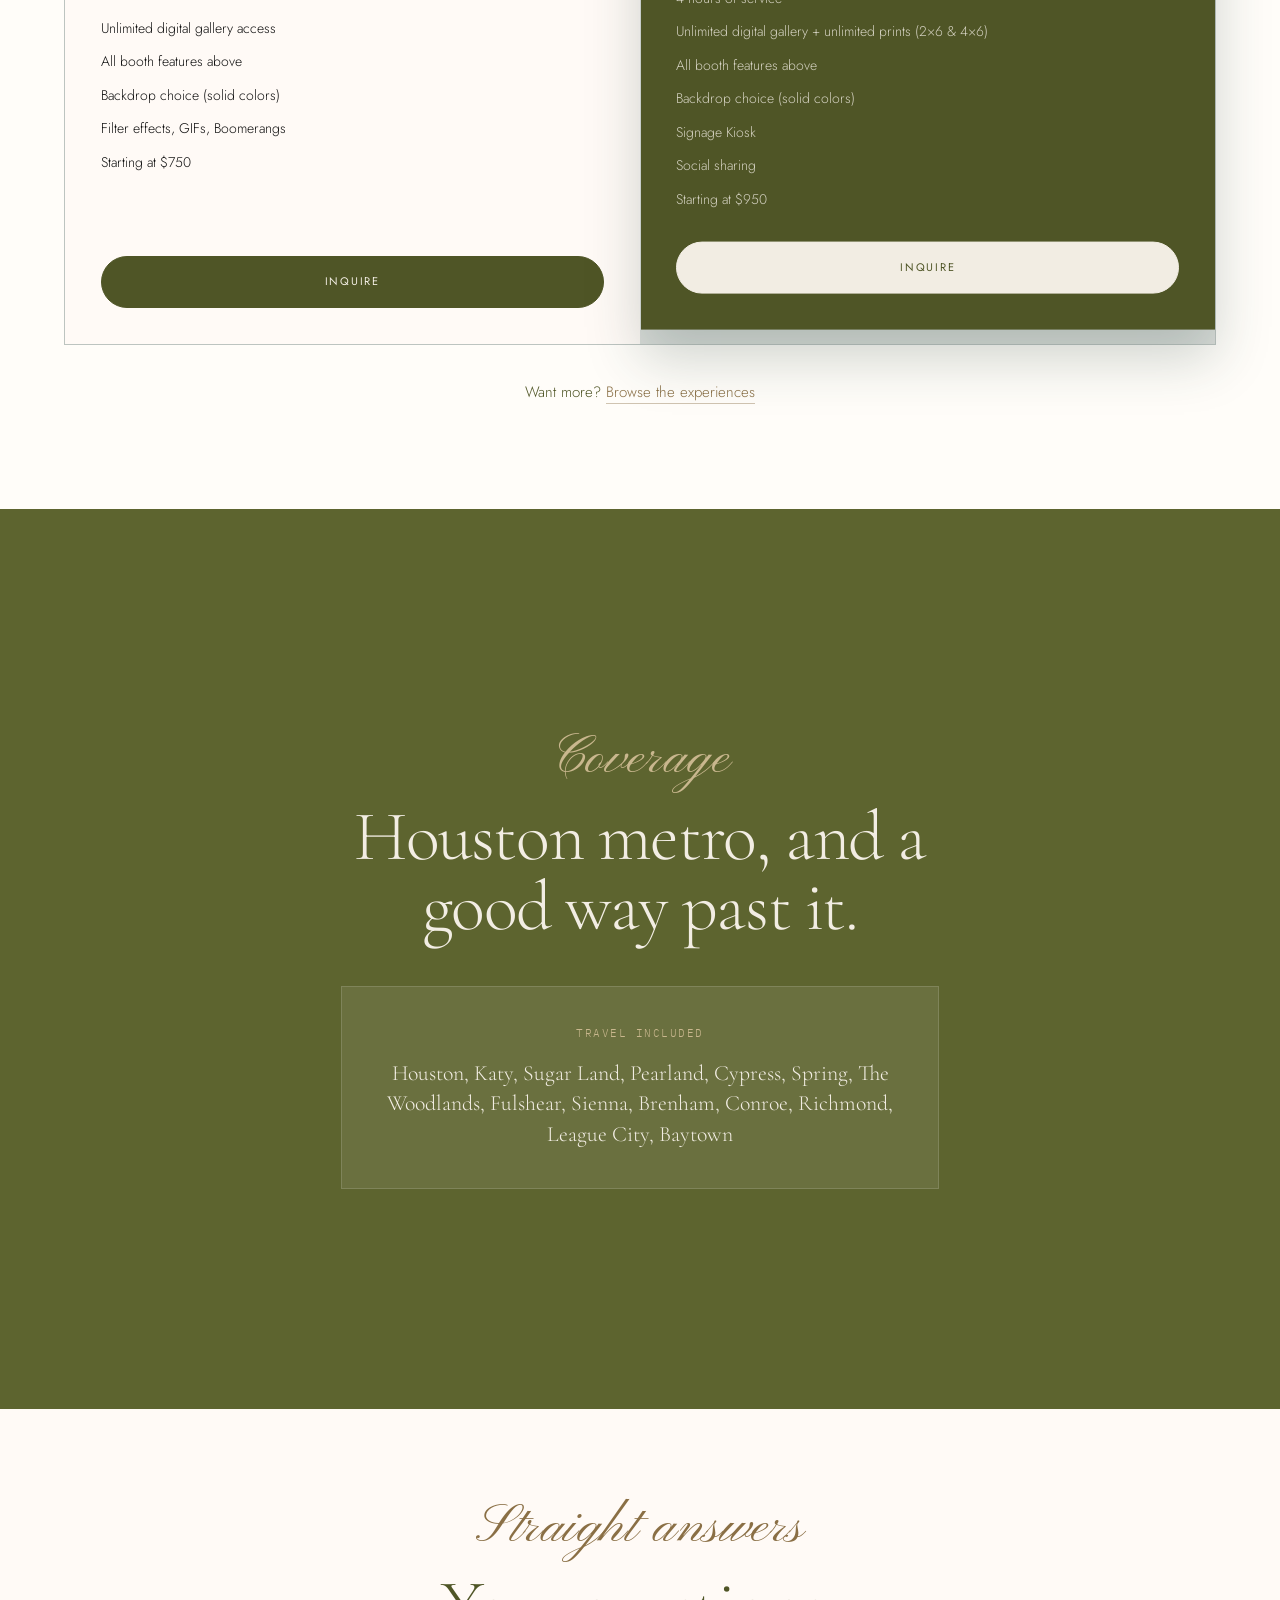
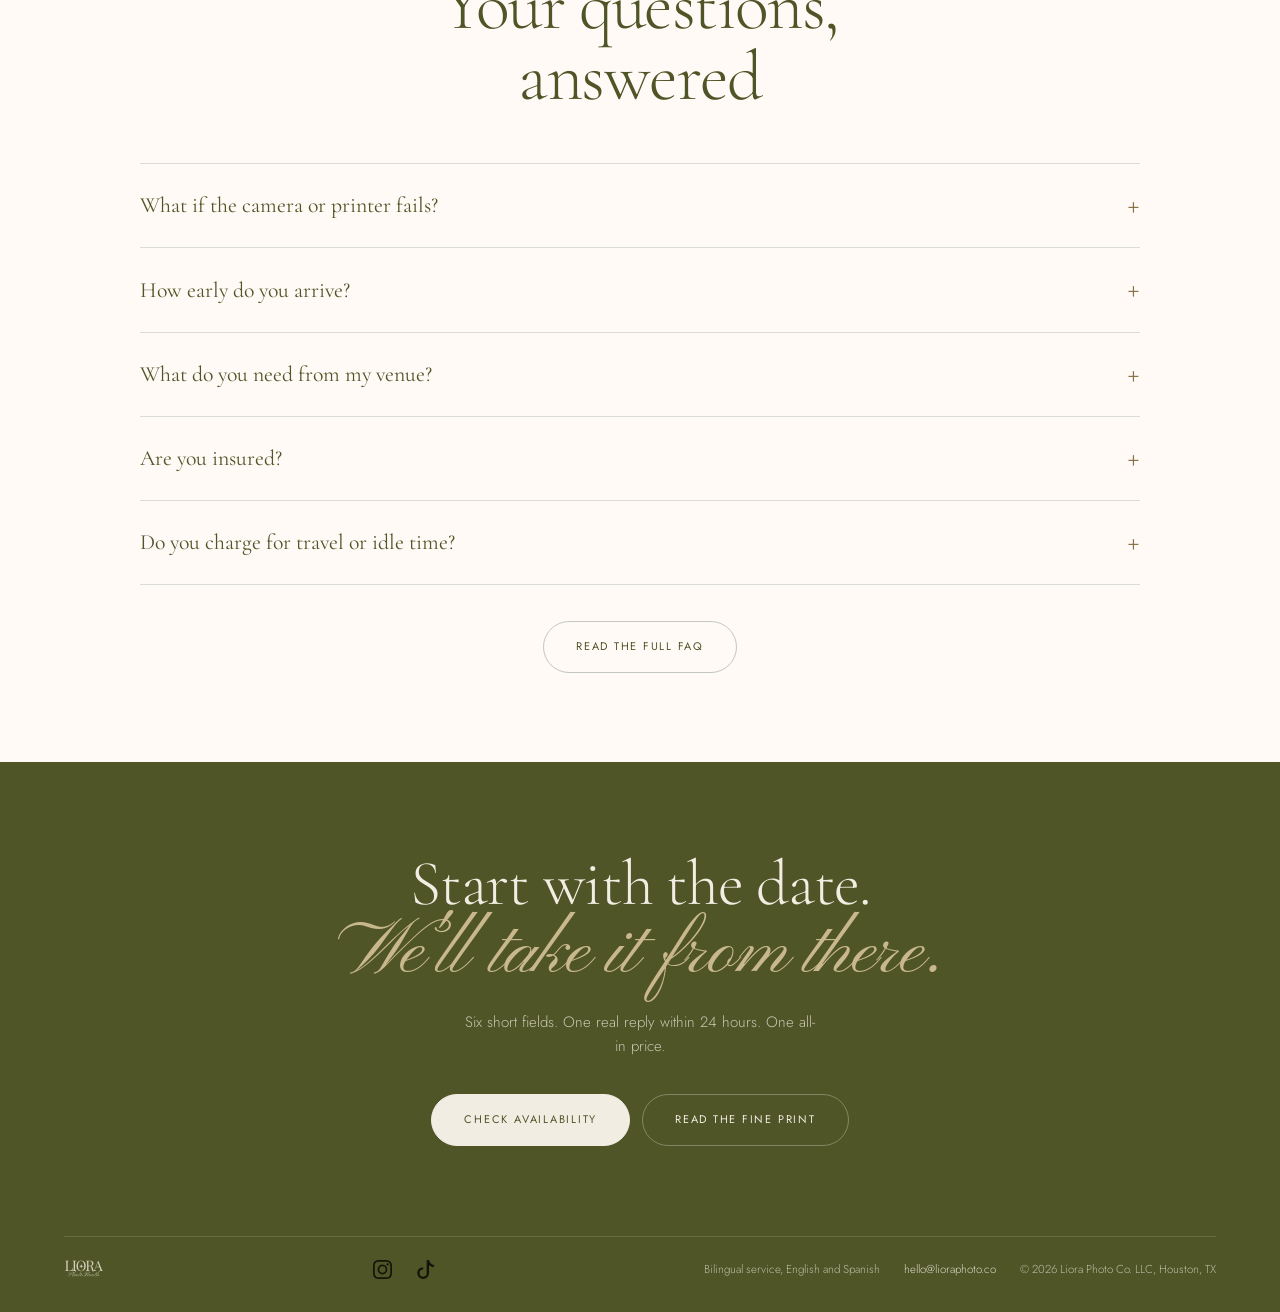
==== commit dcade704: "Rename Enhancements to Experiences, add Branded Moments strip, fix Backdrops band - Rename all visib" ====
--- a/index.html
+++ b/index.html
@@ -66,7 +66,7 @@
   </a>
   <nav class="main-nav">
     <a href="index.html" aria-current="page">Home</a>
-    <a href="enhancements.html">Enhancements</a>
+    <a href="enhancements.html">Experiences</a>
     <a href="faq.html">FAQ</a>
     <a href="contact.html">Contact</a>
   </nav>
@@ -223,7 +223,7 @@
       <a class="btn-primary" href="contact.html">Inquire</a>
     </div>
   </div>
-  <p style="text-align:center; margin-top:2.2rem; font-size:0.94rem;">Want more? <a href="enhancements.html" style="color:var(--gold); border-bottom:1px solid rgba(138,111,69,0.4);">Browse the enhancements</a></p>
+  <p style="text-align:center; margin-top:2.2rem; font-size:0.94rem;">Want more? <a href="enhancements.html" style="color:var(--gold); border-bottom:1px solid rgba(138,111,69,0.4);">Browse the experiences</a></p>
 </section>
 
 <div class="glide-stack-3">
--- a/styles.css
+++ b/styles.css
@@ -197,7 +197,7 @@
   letter-spacing: 0;
   margin-bottom: 0.75rem;
 }
-#backdrops .kicker, #glam .kicker, #templates .kicker {
+#backdrops .kicker, #glam .kicker, #branded .kicker {
   font-size: clamp(2.1rem, 3.9vw, 2.9rem);
 }
 #backdrops .lede { color: #111; }
@@ -691,7 +691,7 @@
 .bd-showcase {
   width: 100%;
   overflow: hidden;
-  background: #f4f1ec;
+  background: var(--cream);
   padding: clamp(1.5rem, 3vw, 2.5rem) 0 clamp(2rem, 4vw, 3rem);
 }
 /* Track height reserves space for the full-size center slide (58vw × 10/16) */
@@ -777,77 +777,27 @@
   .bd-slide { width: 70vw; }
 }
 
-/* ---------- PRINT TEMPLATES GRID ---------- */
-.template-grid {
+/* ---------- BRANDED MOMENTS STRIP ---------- */
+.branded-grid {
   display: grid;
   grid-template-columns: repeat(4, 1fr);
-  gap: clamp(1rem, 2vw, 1.75rem);
-  max-width: 72rem;
-  margin: 0 auto;
-}
-.tmpl-card {
-  display: flex;
-  flex-direction: column;
-  gap: 0.65rem;
+  gap: 0;
+  width: 100%;
   margin: 0;
 }
-/* Placeholder frame — cream card with gold border, looks like an unmounted print */
-.tmpl-visual {
-  aspect-ratio: 2 / 3;
-  position: relative;
-  background: var(--cream-card);
-  border: 1px solid rgba(138, 111, 69, 0.24);
-  border-radius: 2px;
+.branded-card {
+  margin: 0;
+  aspect-ratio: 4 / 5;
   overflow: hidden;
 }
-/* Photo well area (top ~64%) */
-.tmpl-visual::before {
-  content: '';
-  position: absolute;
-  top: 8%;
-  left: 8%;
-  right: 8%;
-  bottom: 30%;
-  background: rgba(79, 85, 38, 0.05);
-  border-radius: 1px;
-}
-/* Data strip at bottom — faint horizontal lines suggesting names/date */
-.tmpl-visual::after {
-  content: '';
-  position: absolute;
-  bottom: 8%;
-  left: 10%;
-  right: 10%;
-  height: 15%;
-  background: repeating-linear-gradient(
-    to bottom,
-    rgba(138, 111, 69, 0.14) 0px,
-    rgba(138, 111, 69, 0.14) 1px,
-    transparent 1px,
-    transparent 7px
-  );
-}
-/* Real image covers placeholder once a src is provided */
-.tmpl-img {
-  position: absolute;
-  inset: 0;
+.branded-card img {
   width: 100%;
   height: 100%;
   object-fit: cover;
-  display: none;
-}
-.tmpl-img[src]:not([src=""]) { display: block; }
-.tmpl-label {
-  font-family: var(--font-mono);
-  font-size: 0.62rem;
-  letter-spacing: 0.13em;
-  text-transform: uppercase;
-  color: var(--gold);
-  text-align: center;
-  margin: 0;
+  display: block;
 }
 @media (max-width: 680px) {
-  .template-grid { grid-template-columns: repeat(2, 1fr); }
+  .branded-grid { grid-template-columns: repeat(2, 1fr); }
 }
 
 /* ---------- CONTACT FORM ---------- */
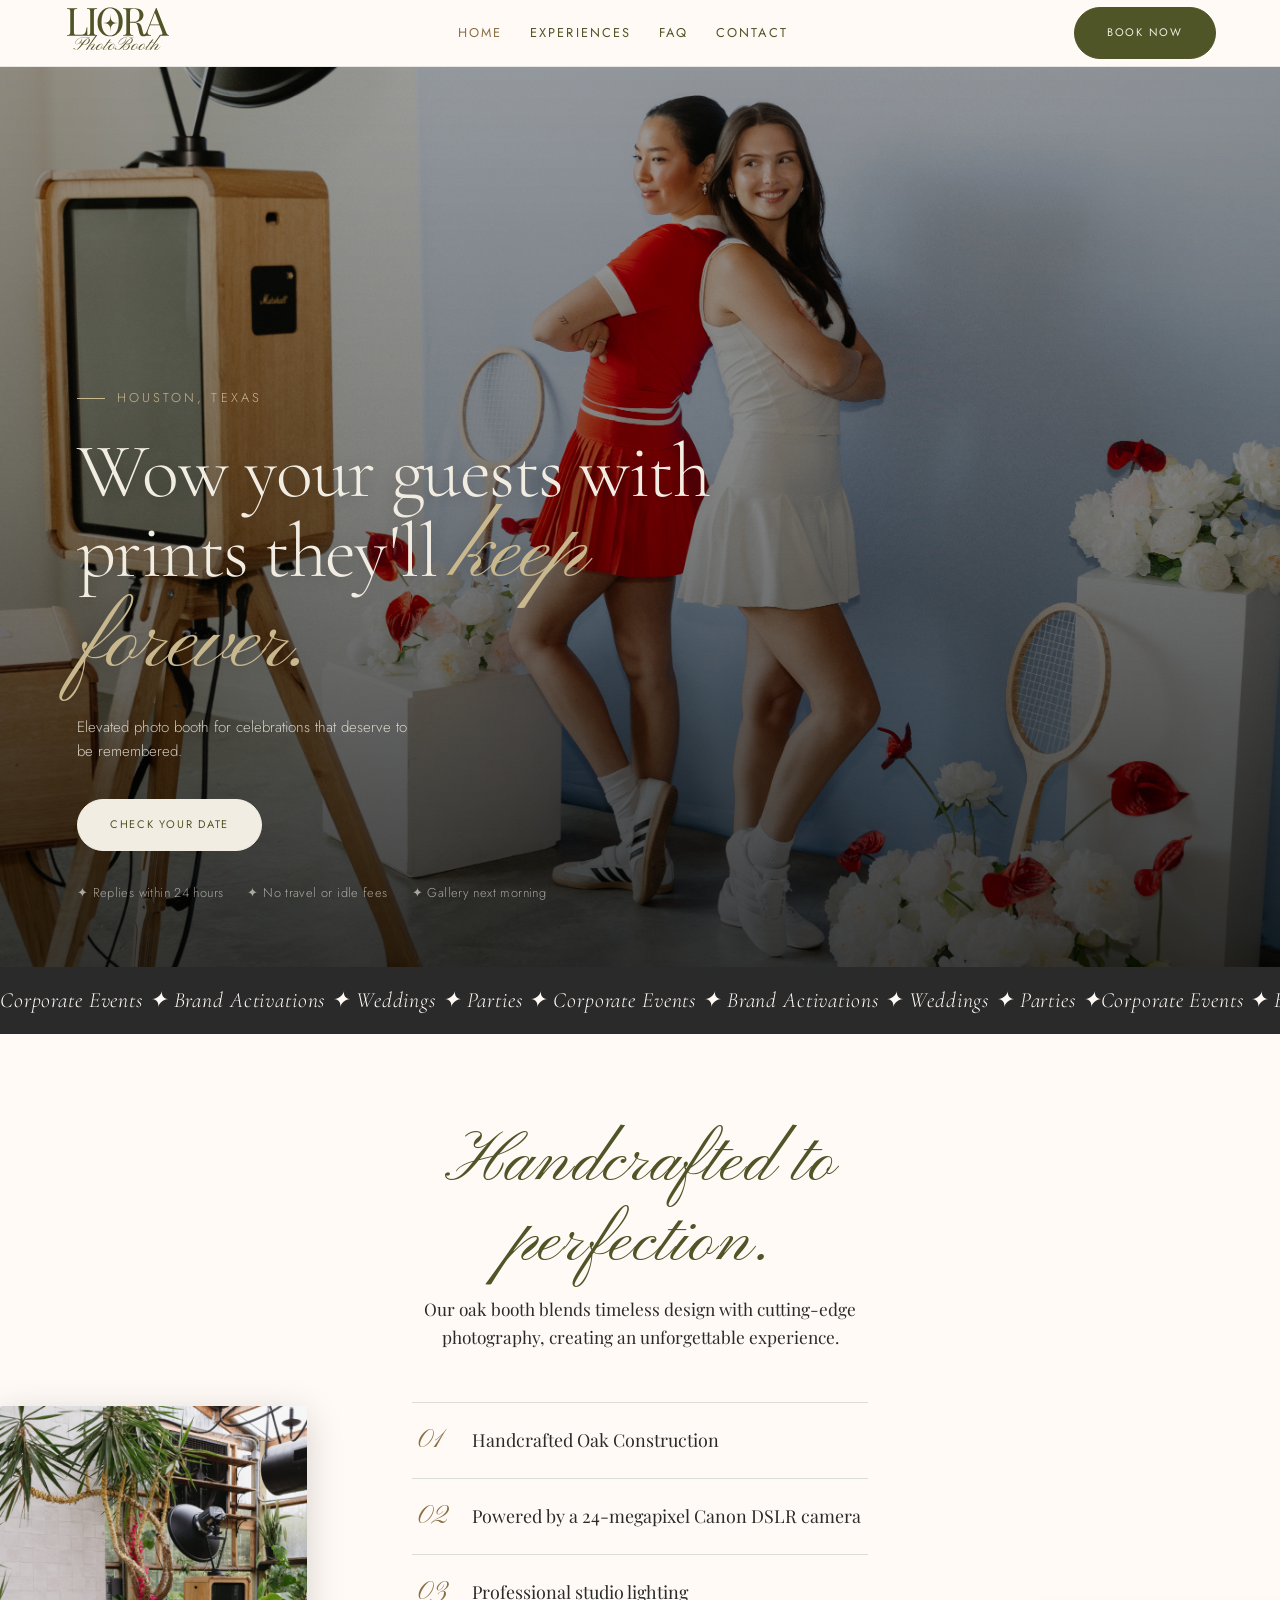
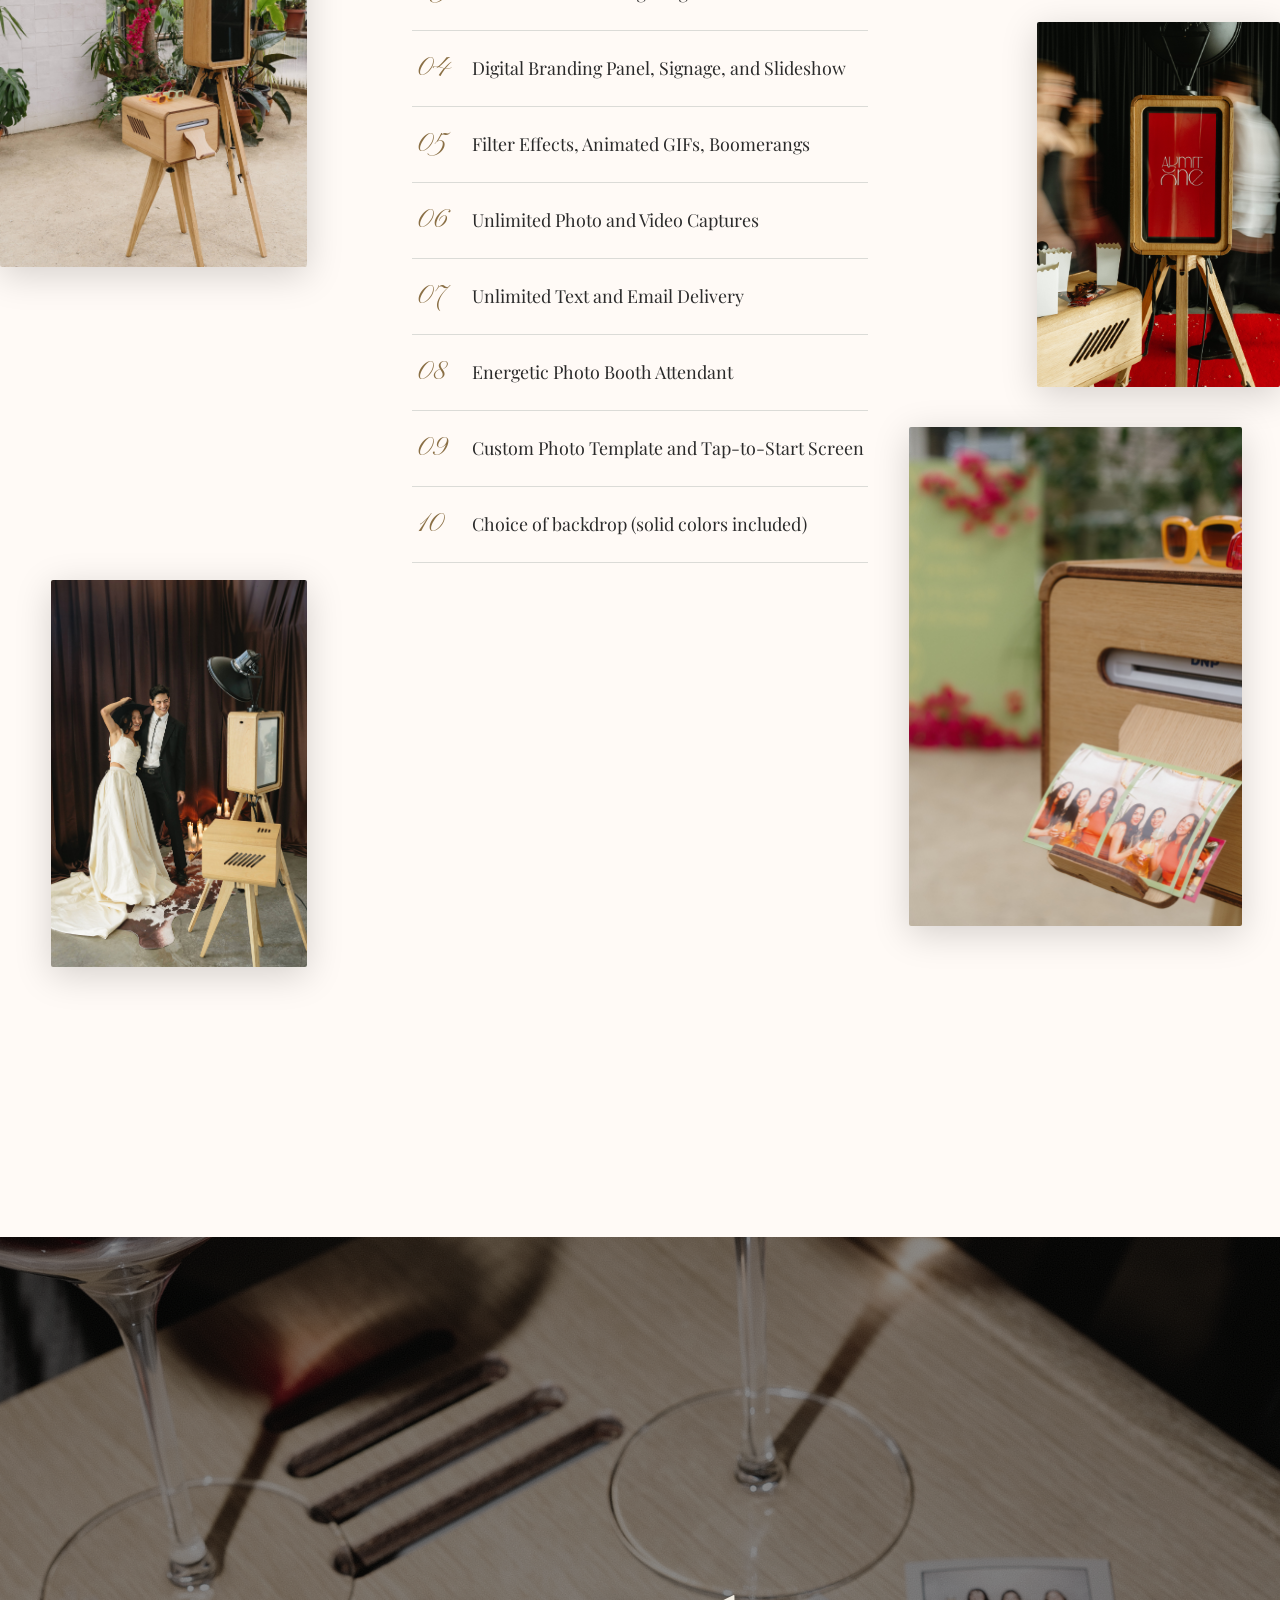
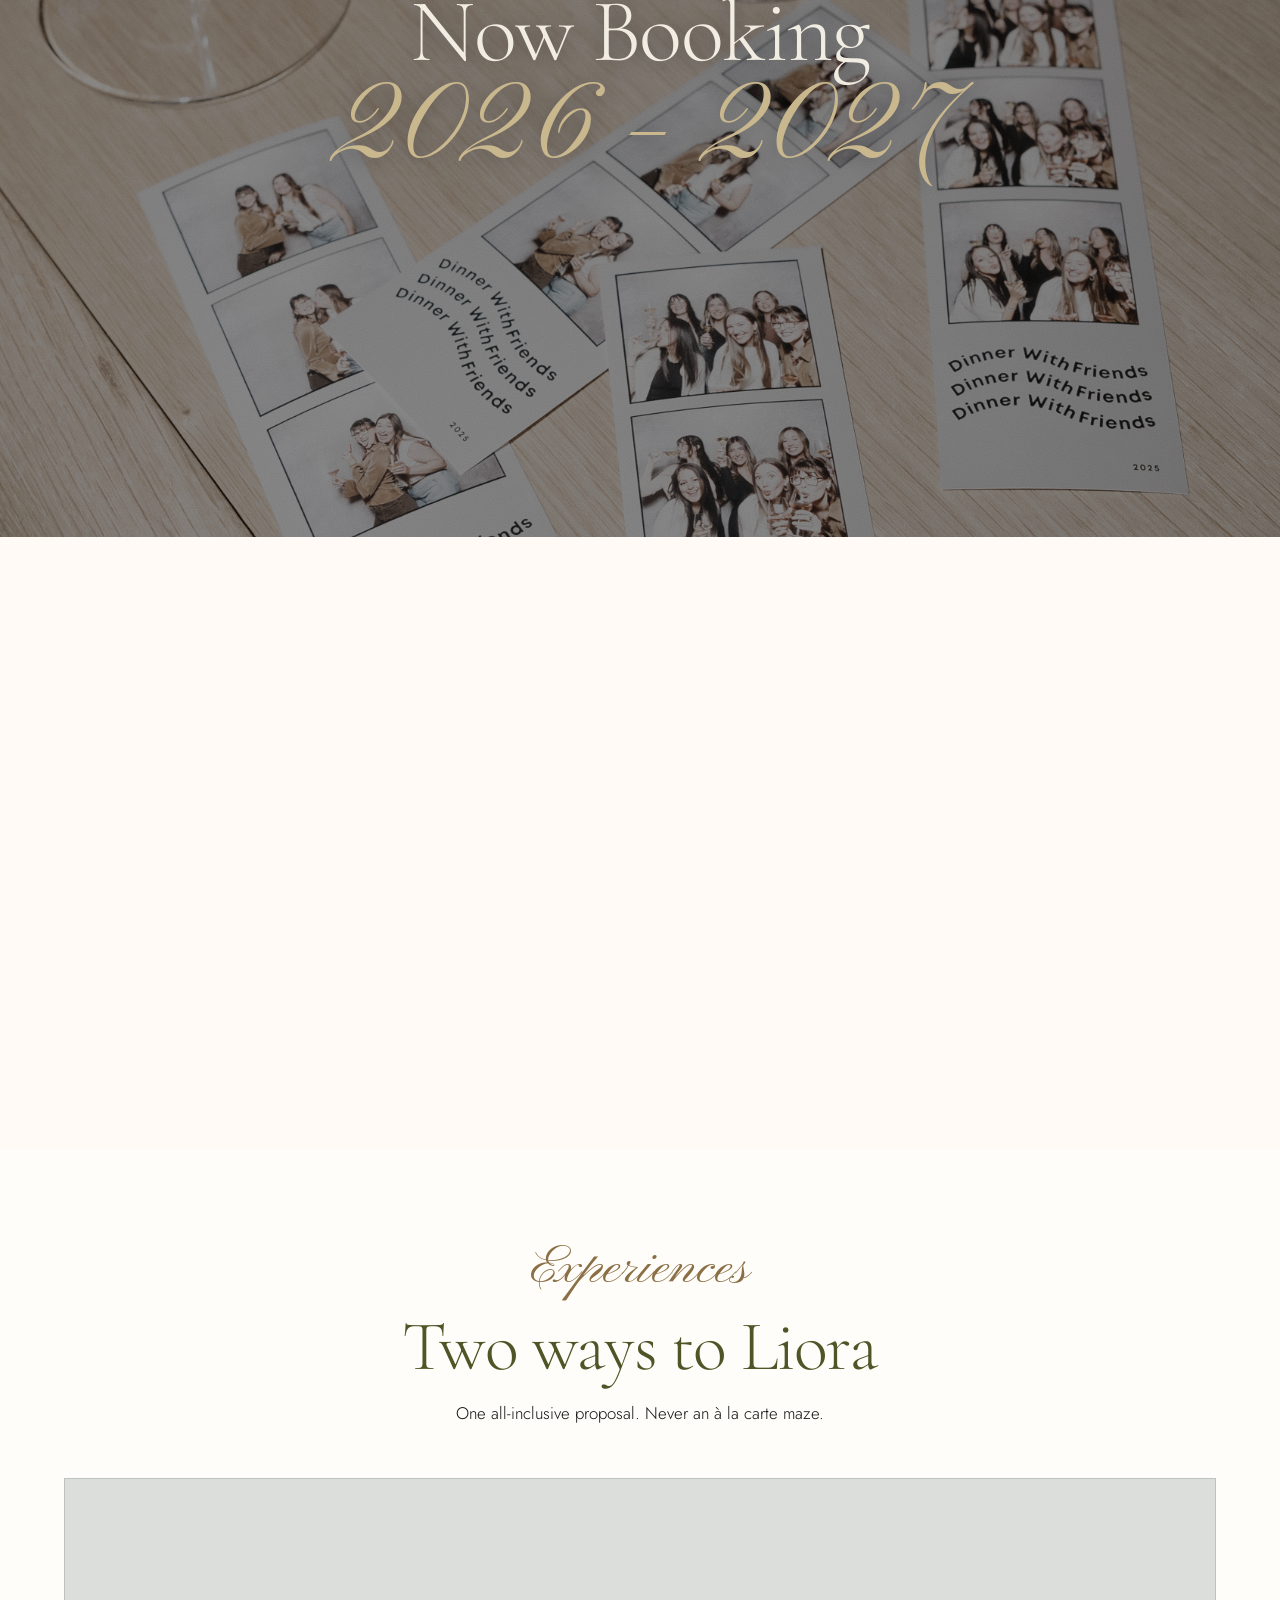
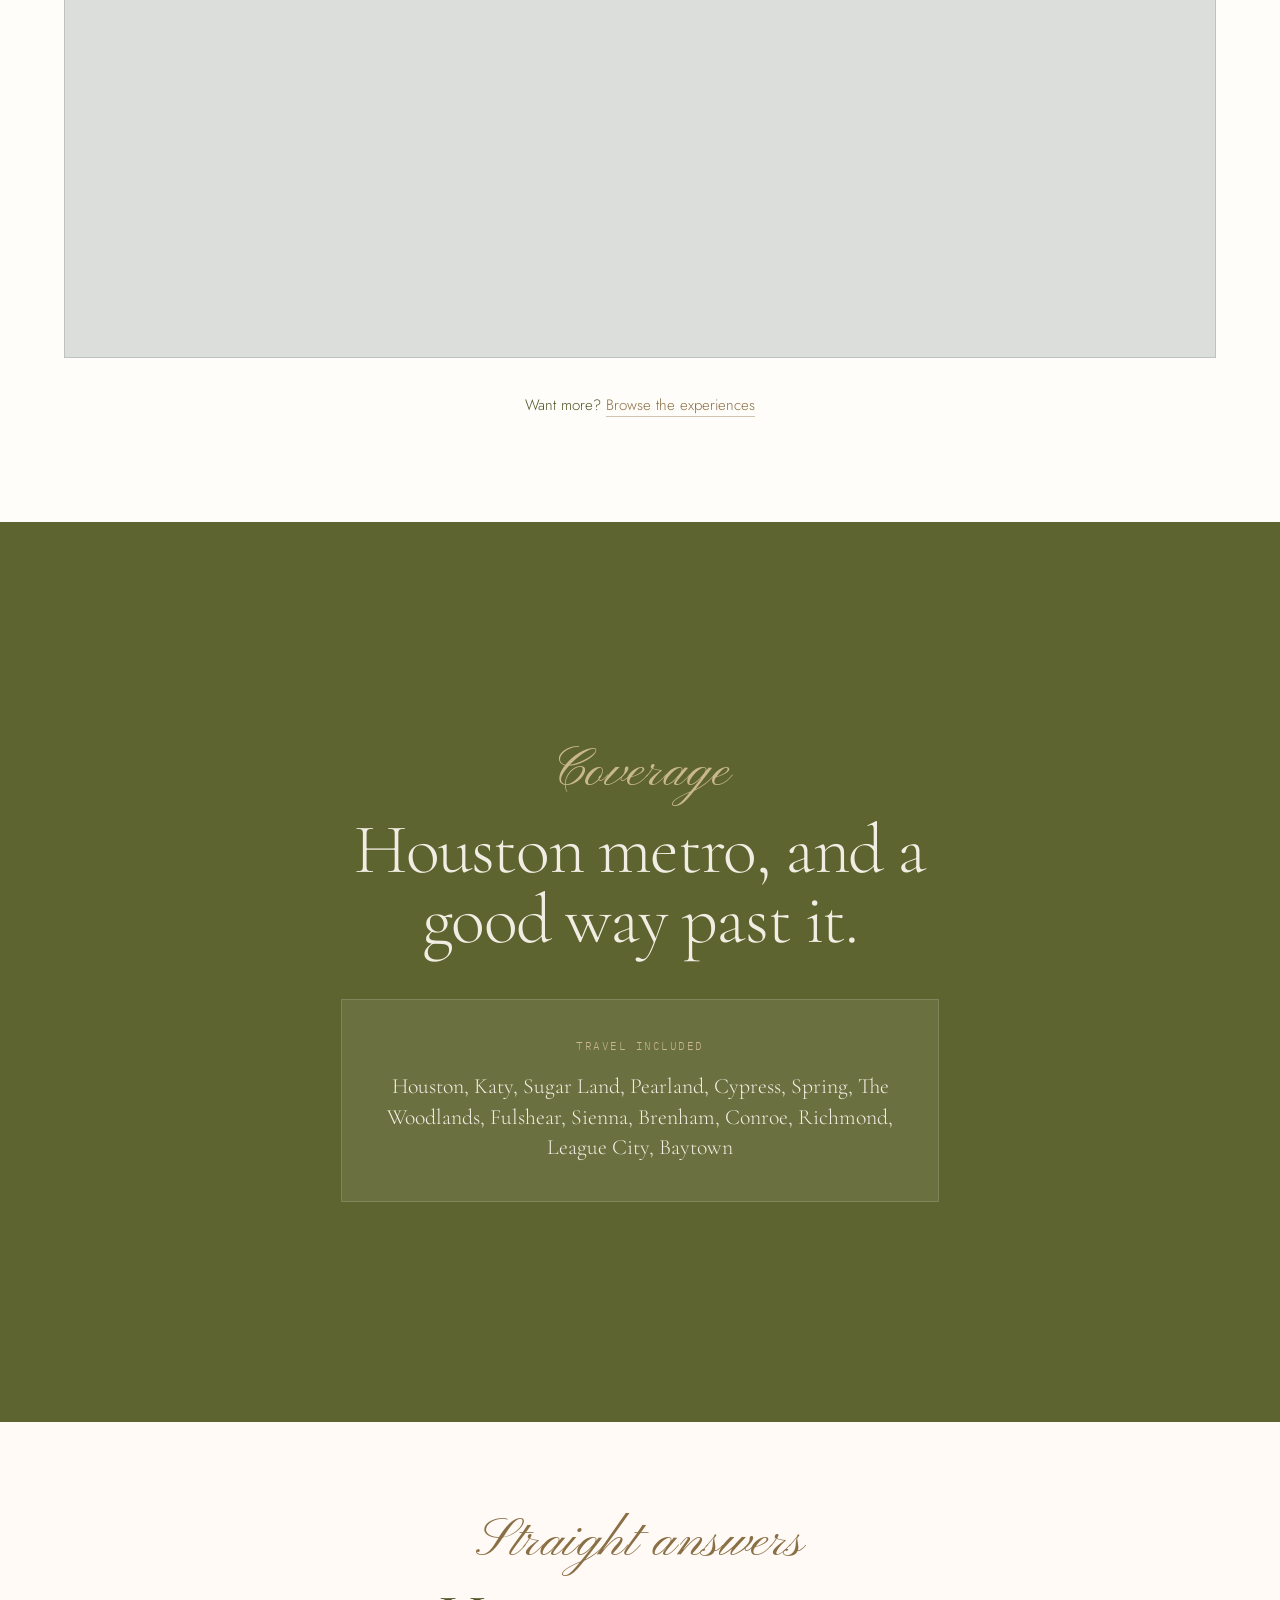
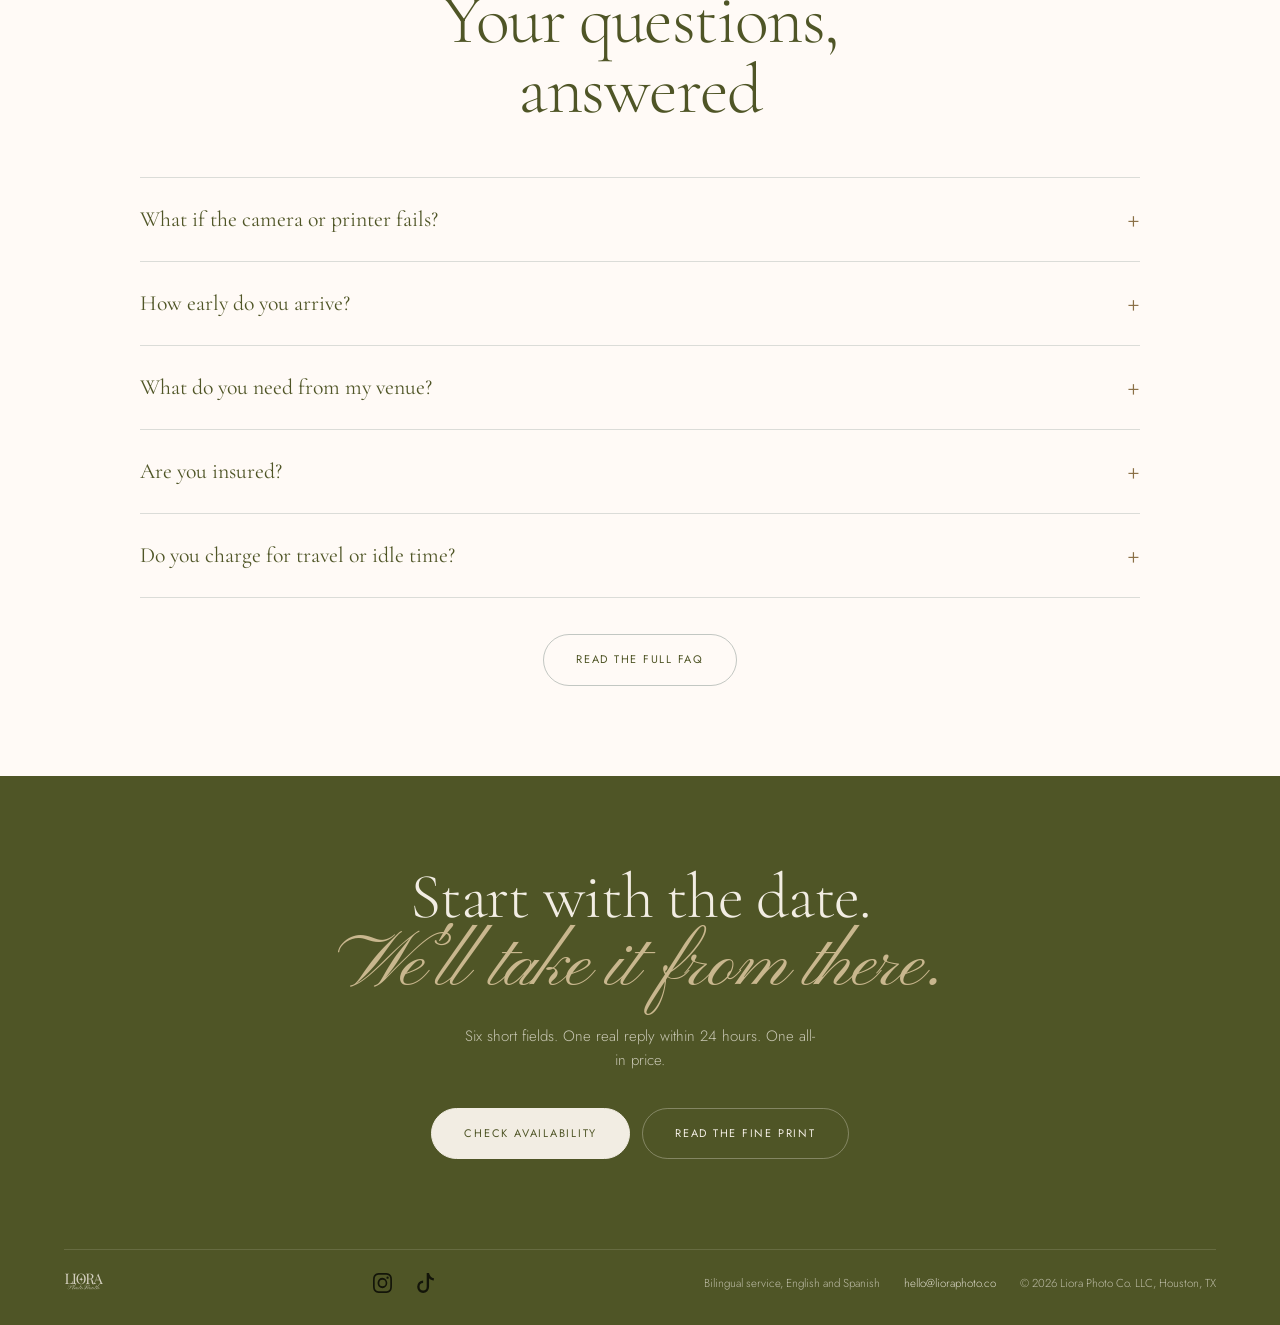
==== commit d5542105: "Remove See the booth button, update package copy and fonts, darken contact form text - Drop the brok" ====
--- a/index.html
+++ b/index.html
@@ -101,7 +101,6 @@
     <p class="lede on-dark">Elevated photo booth for celebrations that deserve to be remembered.</p>
     <div class="hero-ctas">
       <a class="btn-pill on-dark" href="contact.html">Check your date</a>
-      <a class="btn-pill-outline on-dark" href="#booth">See the booth</a>
     </div>
     <div class="hero-trust">
       <span>✦ Replies within 24 hours</span>
@@ -197,7 +196,7 @@
       <h3>The Signature</h3>
       <div class="pkg-list">
         <span>2 hours of service</span>
-        <span>Unlimited digital gallery access</span>
+        <span>Instant Digital Sharing</span>
         <span>All booth features above</span>
         <span>Backdrop choice (solid colors)</span>
         <span>Filter effects, GIFs, Boomerangs</span>
@@ -208,12 +207,11 @@
     <div class="pkg-card featured fade-in">
       <div class="pkg-tag-row">
         <span class="pkg-tag">Full service</span>
-        <span class="pkg-badge">Most booked</span>
       </div>
       <h3>The Grand</h3>
       <div class="pkg-list">
         <span>4 hours of service</span>
-        <span>Unlimited digital gallery + unlimited prints (2×6 &amp; 4×6)</span>
+        <span>Unlimited Prints (2×6 &amp; 4×6) + Instant Digital Sharing</span>
         <span>All booth features above</span>
         <span>Backdrop choice (solid colors)</span>
         <span>Signage Kiosk</span>
--- a/styles.css
+++ b/styles.css
@@ -582,9 +582,8 @@
 .pkg-tag-row { display: flex; justify-content: space-between; align-items: center; gap: 0.75rem; margin-bottom: 1.1rem; }
 .pkg-tag { font-family: var(--font-mono); font-size: 0.63rem; letter-spacing: 0.12em; text-transform: uppercase; color: var(--gold); }
 .pkg-card.featured .pkg-tag { color: var(--gold-light); }
-.pkg-badge { font-family: var(--font-mono); font-size: 0.6rem; letter-spacing: 0.12em; text-transform: uppercase; color: rgba(242,237,227,0.68); }
 .pkg-card h3 { font-family: var(--font-display); font-weight: 400; font-size: clamp(1.6rem, 2.2vw, 2.1rem); line-height: 1; margin: 0 0 1.5rem; }
-.pkg-list { display: flex; flex-direction: column; gap: 0.7rem; font-size: 0.875rem; font-weight: 300; color: #111; margin-bottom: 2rem; }
+.pkg-list { display: flex; flex-direction: column; gap: 0.7rem; font-family: var(--font-display); font-size: 1.125rem; font-weight: 500; line-height: 1.35; color: #111; margin-bottom: 2rem; }
 .pkg-card.featured .pkg-list { color: rgba(242,237,227,0.82); }
 .pkg-card .btn-primary { display: block; width: 100%; margin-top: auto; }
 /* The Signature card's background is var(--green), same as .btn-primary's
@@ -806,29 +805,29 @@
 .field label {
   display: block;
   font-family: var(--font-mono);
-  font-size: 0.7rem;
-  font-weight: 400;
+  font-size: 0.75rem;
+  font-weight: 500;
   letter-spacing: 0.12em;
   text-transform: uppercase;
-  color: var(--green);
+  color: #1a1a1a;
   margin-bottom: 0.5rem;
 }
 .field input, .field select, .field textarea {
   width: 100%;
   background: transparent;
   border: none;
-  border-bottom: 1px solid rgba(36,64,58,0.3);
+  border-bottom: 1px solid rgba(26,26,26,0.45);
   padding: 0.6rem 0.1rem;
   font-family: var(--font-body);
   font-size: 1rem;
-  font-weight: 300;
-  color: var(--green);
+  font-weight: 400;
+  color: #1a1a1a;
 }
 .field textarea { resize: vertical; min-height: 6rem; }
 .field input:focus, .field select:focus, .field textarea:focus { outline: none; border-bottom-color: var(--gold); }
-.field input::placeholder, .field textarea::placeholder { color: rgba(36,64,58,0.4); opacity: 1; }
+.field input::placeholder, .field textarea::placeholder { color: rgba(26,26,26,0.5); opacity: 1; }
 .field-row { display: grid; grid-template-columns: 1fr 1fr; gap: 1.6rem; }
-.form-note { font-size: 0.85rem; font-weight: 300; color: rgba(36,64,58,0.62); margin-top: -0.4rem; margin-bottom: 1.75rem; }
+.form-note { font-size: 0.85rem; font-weight: 400; color: #2a2a2a; margin-top: -0.4rem; margin-bottom: 1.75rem; }
 .form-submit { border: none; cursor: pointer; }
 
 /* ---------- CONTACT INFO STRIP ---------- */
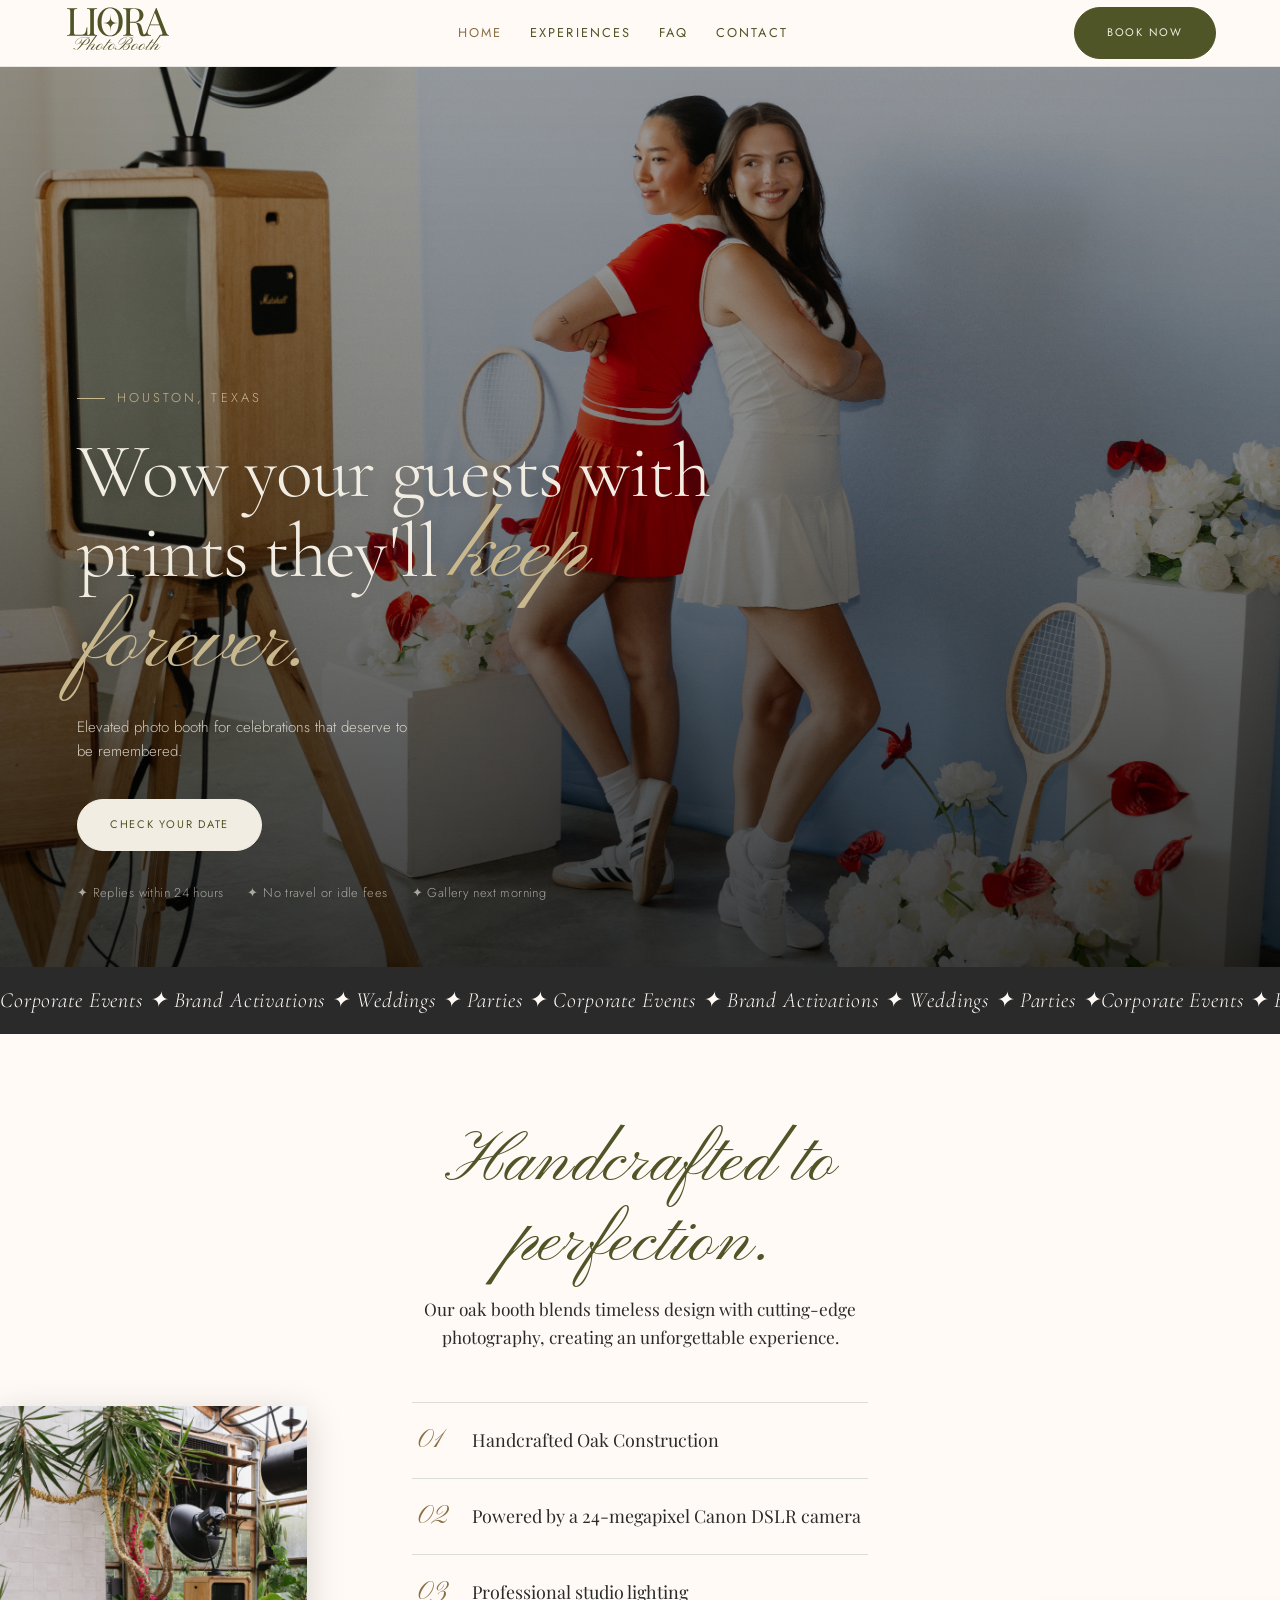
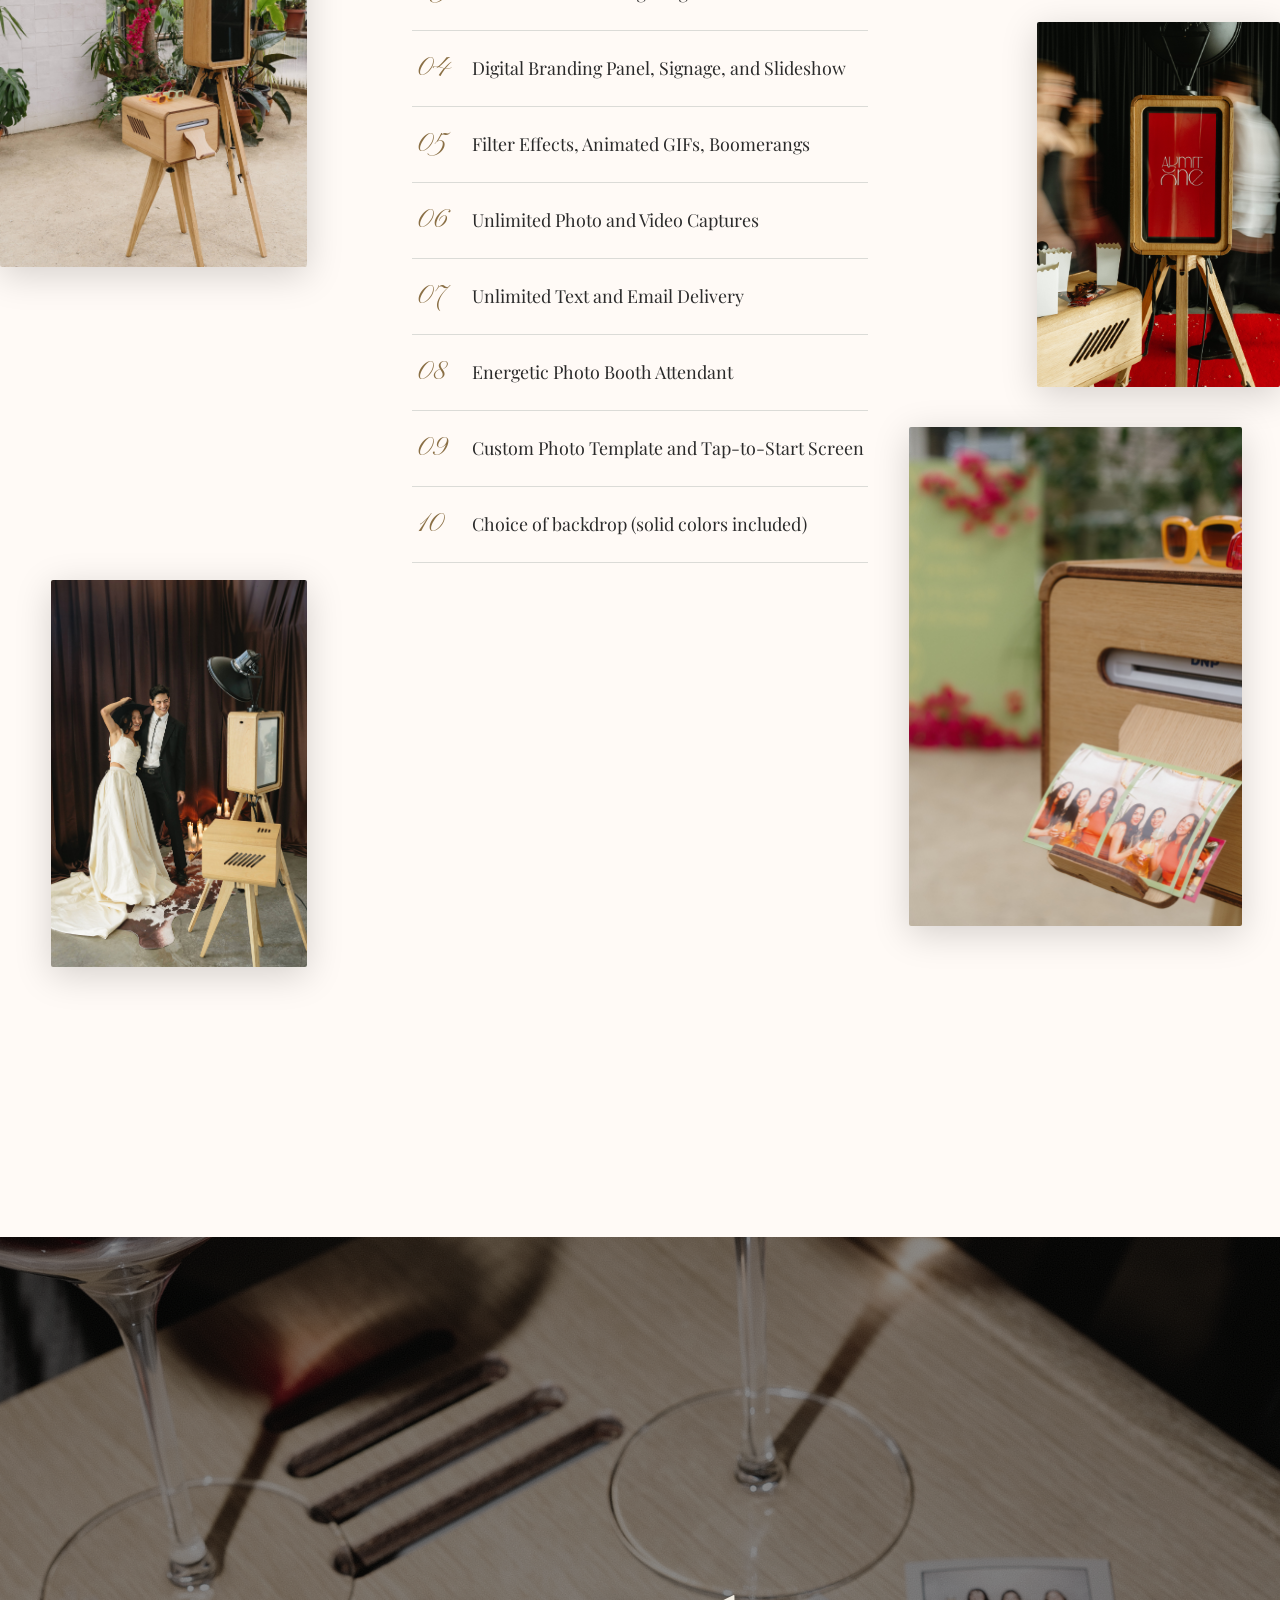
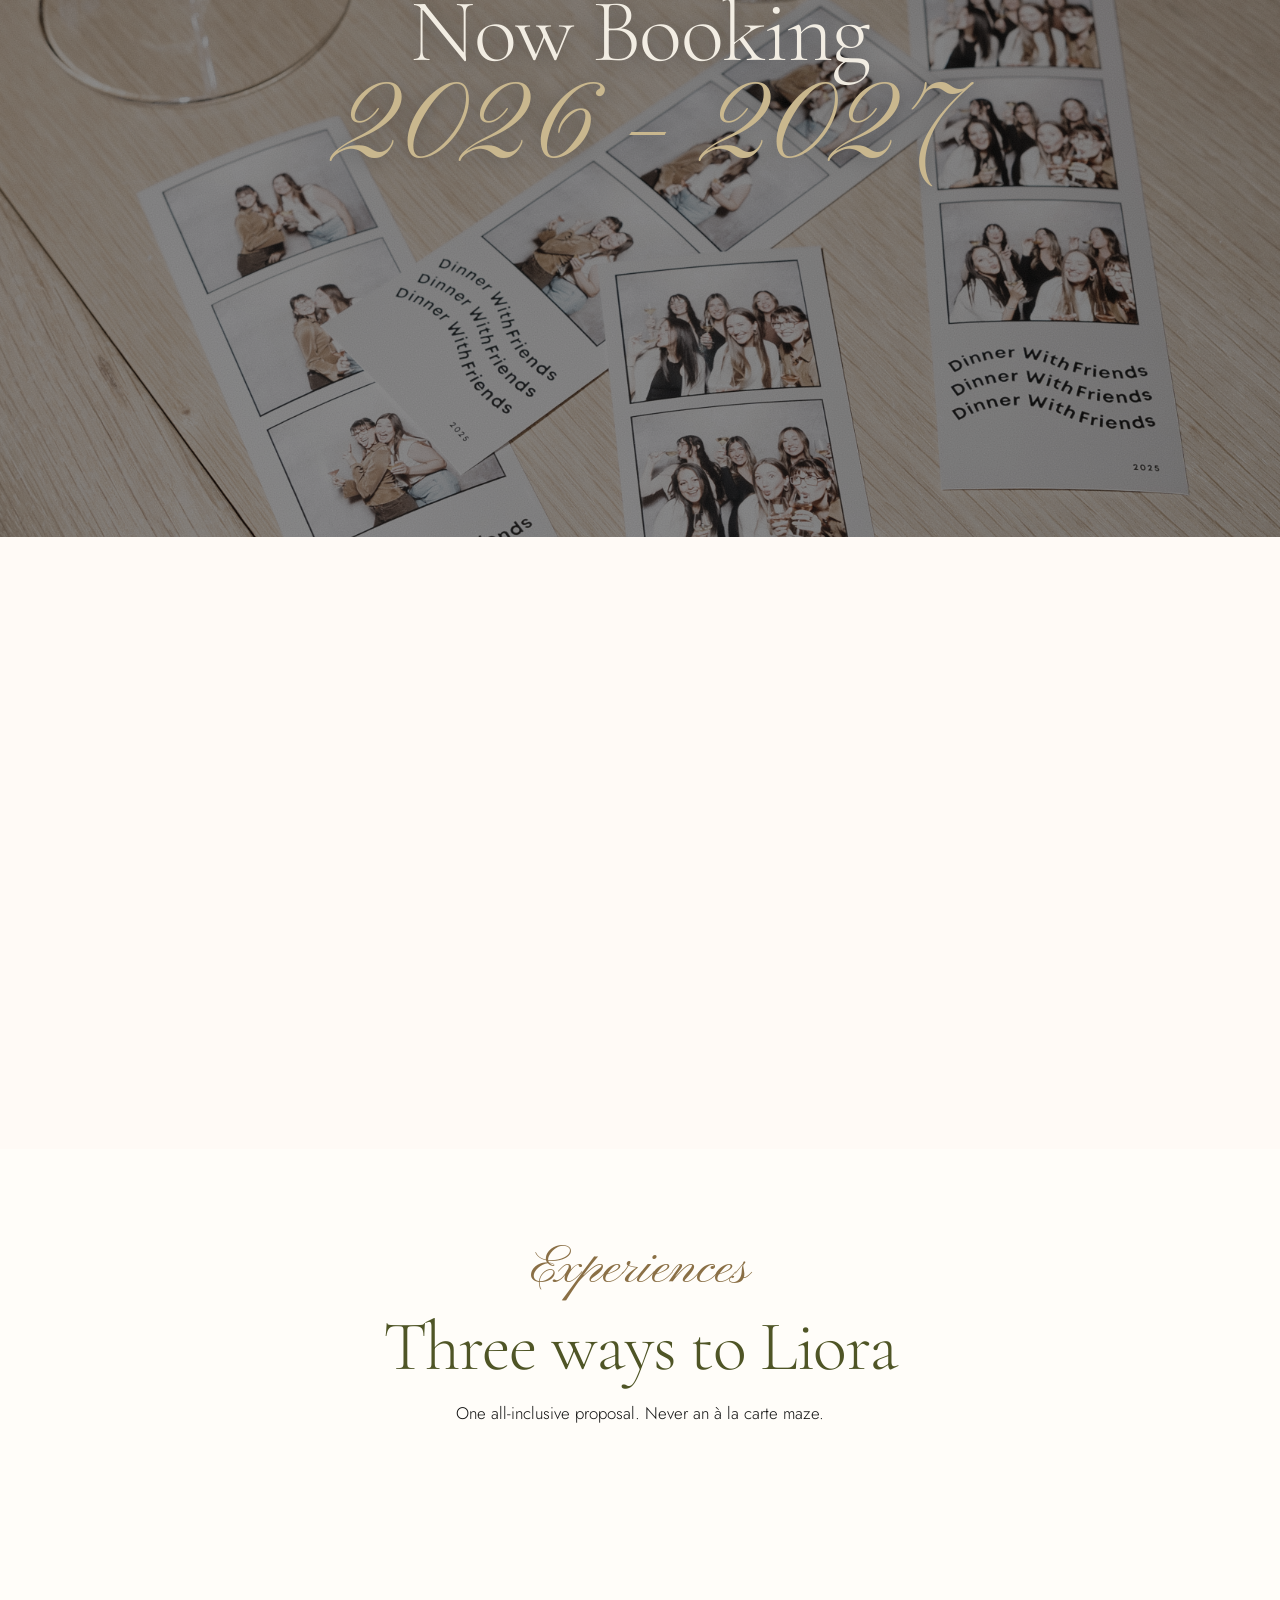
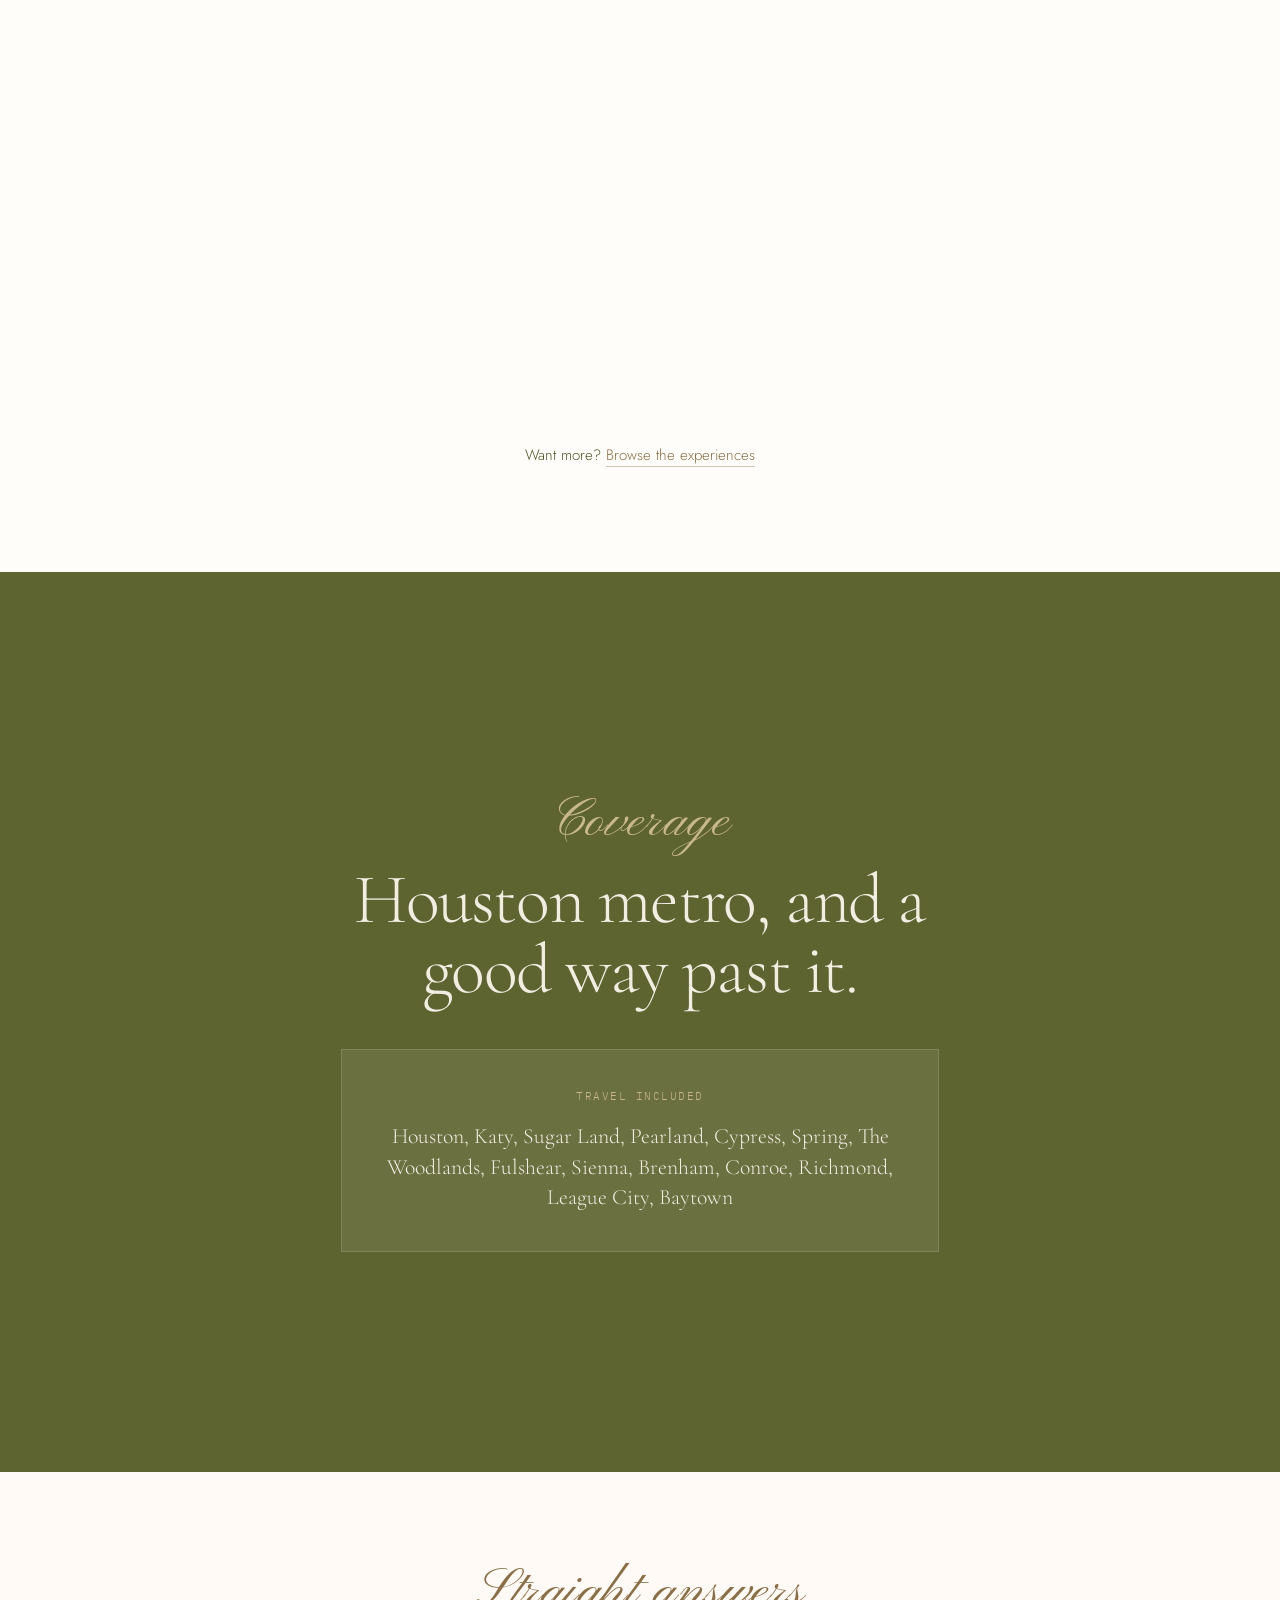
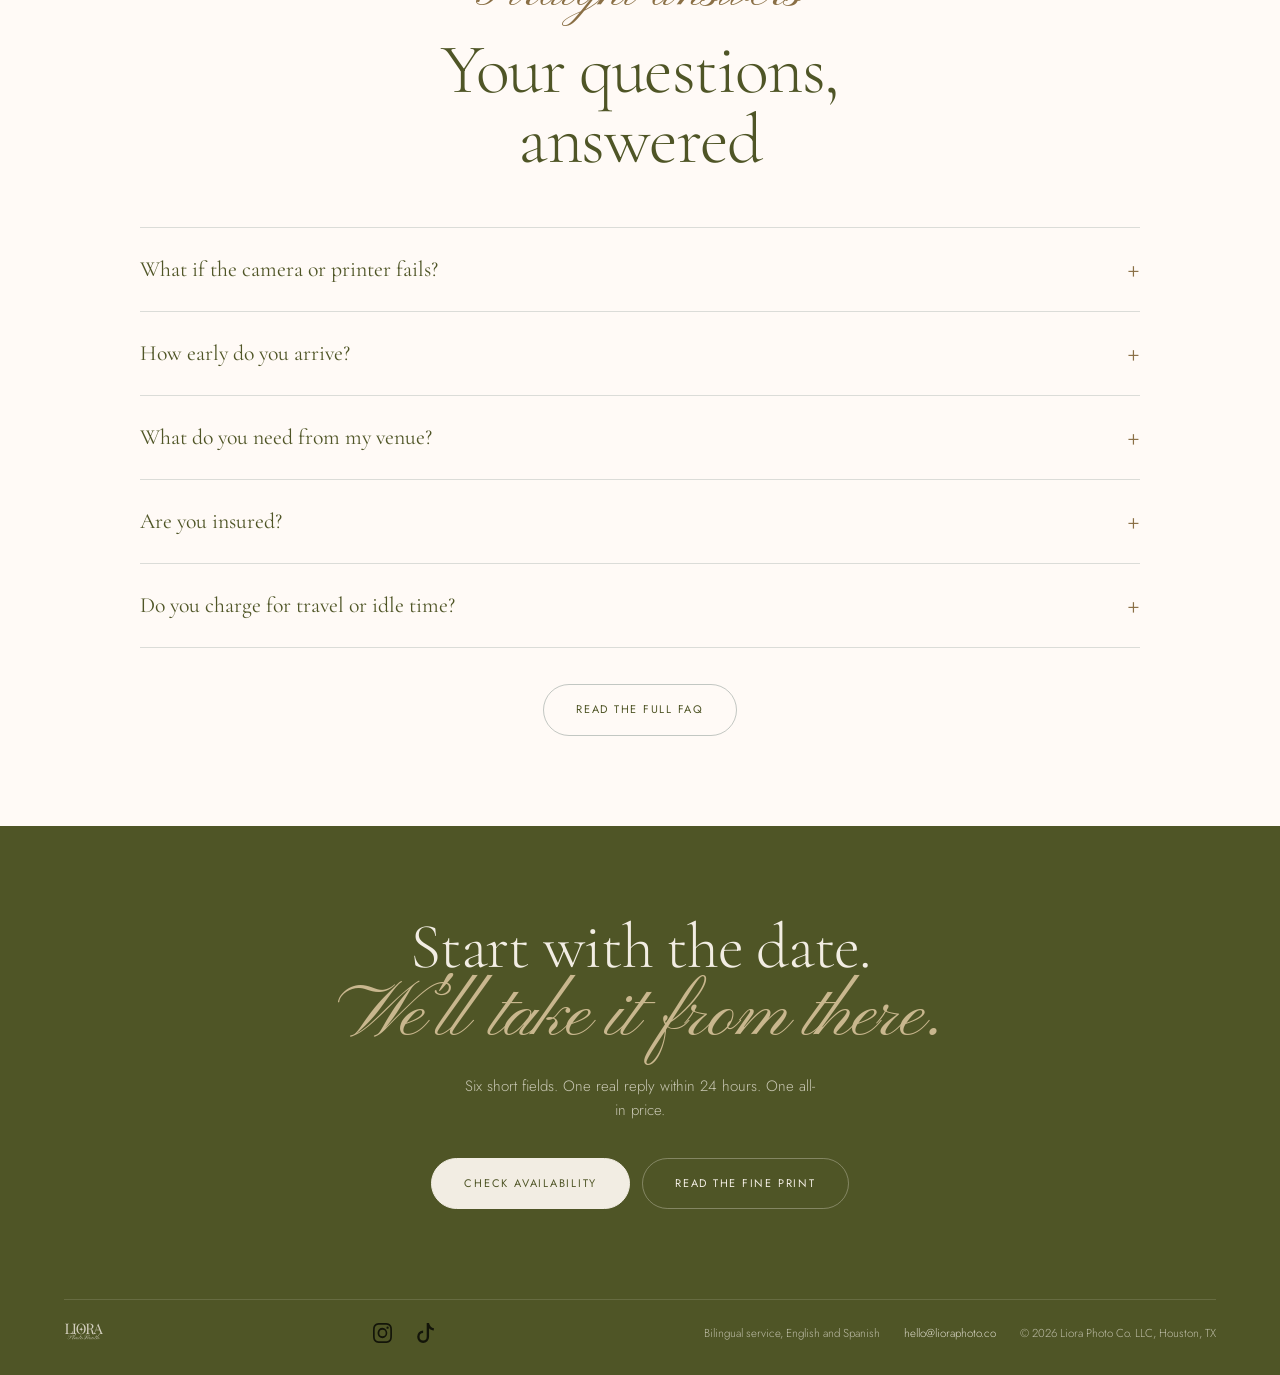
==== commit 1a771c30: "Update pricing to three-tier structure with competitive launch pricing Co-Authored-By: Claude Opus 5" ====
--- a/index.html
+++ b/index.html
@@ -187,38 +187,56 @@
 <section class="section card-bg" id="experiences">
   <div class="section-head">
     <p class="kicker">Experiences</p>
-    <h2 class="display">Two ways to Liora</h2>
+    <h2 class="display">Three ways to Liora</h2>
     <p class="lede">One all-inclusive proposal. Never an à la carte maze.</p>
   </div>
   <div class="pkg-grid">
     <div class="pkg-card fade-in">
       <span class="pkg-tag">Digital only</span>
       <h3>The Signature</h3>
-      <div class="pkg-list">
-        <span>2 hours of service</span>
-        <span>Instant Digital Sharing</span>
-        <span>All booth features above</span>
-        <span>Backdrop choice (solid colors)</span>
-        <span>Filter effects, GIFs, Boomerangs</span>
-        <span>Starting at $750</span>
-      </div>
-      <a class="btn-primary" href="contact.html">Inquire</a>
+      <p class="pkg-hours">3 hours</p>
+      <ul class="pkg-list">
+        <li>Unlimited digital photos</li>
+        <li>Instant live gallery + social sharing</li>
+        <li>Energetic booth attendant</li>
+        <li>Choice of backdrop</li>
+      </ul>
+      <button class="pkg-toggle" type="button" aria-expanded="false" aria-controls="price-signature">See pricing</button>
+      <div class="pkg-pricing" id="price-signature">
+        <div><p>Starting at <strong>$650</strong></p></div>
+      </div>
+      <a class="btn-primary pkg-btn-outline" href="contact.html?intent=inquire">Inquire</a>
     </div>
     <div class="pkg-card featured fade-in">
-      <div class="pkg-tag-row">
-        <span class="pkg-tag">Full service</span>
-      </div>
+      <span class="pkg-tag">Full service</span>
       <h3>The Grand</h3>
-      <div class="pkg-list">
-        <span>4 hours of service</span>
-        <span>Unlimited Prints (2×6 &amp; 4×6) + Instant Digital Sharing</span>
-        <span>All booth features above</span>
-        <span>Backdrop choice (solid colors)</span>
-        <span>Signage Kiosk</span>
-        <span>Social sharing</span>
-        <span>Starting at $950</span>
-      </div>
-      <a class="btn-primary" href="contact.html">Inquire</a>
+      <p class="pkg-hours">3 hours</p>
+      <ul class="pkg-list">
+        <li class="pkg-plus">Everything in Signature, plus:</li>
+        <li>Instant prints (2×6 &amp; 4×6 formats)</li>
+        <li>Guests walk away with photos</li>
+      </ul>
+      <button class="pkg-toggle" type="button" aria-expanded="false" aria-controls="price-grand">See pricing</button>
+      <div class="pkg-pricing" id="price-grand">
+        <div><p>Starting at <strong>$900</strong></p></div>
+      </div>
+      <a class="btn-primary" href="contact.html?intent=book">Book Now</a>
+    </div>
+    <div class="pkg-card fade-in">
+      <span class="pkg-tag">Ultra-luxury</span>
+      <h3>The Liora Elite</h3>
+      <p class="pkg-hours">4+ hours</p>
+      <ul class="pkg-list">
+        <li class="pkg-plus">Everything in Grand, plus:</li>
+        <li>Spotlight Glam filter (black &amp; white editorial look)</li>
+        <li>Audio Guestbook</li>
+        <li>Luxury keepsake album + custom branding</li>
+      </ul>
+      <button class="pkg-toggle" type="button" aria-expanded="false" aria-controls="price-elite">See pricing</button>
+      <div class="pkg-pricing" id="price-elite">
+        <div><p>Starting at <strong>$1,200</strong></p></div>
+      </div>
+      <a class="btn-primary pkg-btn-outline" href="contact.html?intent=inquire">Inquire</a>
     </div>
   </div>
   <p style="text-align:center; margin-top:2.2rem; font-size:0.94rem;">Want more? <a href="enhancements.html" style="color:var(--gold); border-bottom:1px solid rgba(138,111,69,0.4);">Browse the experiences</a></p>
@@ -303,6 +321,16 @@
   </div>
 </footer>
 
+<script>
+document.querySelectorAll(".pkg-toggle").forEach(function (btn) {
+  btn.addEventListener("click", function () {
+    var open = btn.getAttribute("aria-expanded") !== "true";
+    btn.setAttribute("aria-expanded", open ? "true" : "false");
+    btn.textContent = open ? "Hide pricing" : "See pricing";
+    document.getElementById(btn.getAttribute("aria-controls")).classList.toggle("is-open", open);
+  });
+});
+</script>
 <script>
 (function () {
   var header = document.querySelector('.site-header');
--- a/styles.css
+++ b/styles.css
@@ -576,20 +576,44 @@
 #experiences .lede      { font-size: clamp(1.05rem, 1.3vw, 1.2rem); }
 
 /* ---------- EXPERIENCE / PACKAGES ---------- */
-.pkg-grid { display: grid; grid-template-columns: repeat(auto-fit, minmax(min(100%, 230px), 1fr)); gap: 1px; background: rgba(36,64,58,0.16); border: 1px solid rgba(36,64,58,0.16); }
-.pkg-card { background: var(--cream); padding: clamp(1.75rem, 2.8vw, 2.75rem); display: flex; flex-direction: column; position: relative; }
-.pkg-card.featured { background: var(--green); color: var(--cream-text); }
-.pkg-tag-row { display: flex; justify-content: space-between; align-items: center; gap: 0.75rem; margin-bottom: 1.1rem; }
-.pkg-tag { font-family: var(--font-mono); font-size: 0.63rem; letter-spacing: 0.12em; text-transform: uppercase; color: var(--gold); }
+.pkg-grid { display: grid; grid-template-columns: repeat(3, minmax(0, 1fr)); gap: clamp(1rem, 2vw, 1.5rem); align-items: stretch; max-width: 72rem; margin: 0 auto; }
+.pkg-card { background: var(--cream); border: 1px solid rgba(36,64,58,0.16); padding: clamp(1.75rem, 2.8vw, 2.75rem); display: flex; flex-direction: column; position: relative; }
+/* The Grand is lifted on desktop — see the min-width: 900px block near the end. */
+.pkg-card.featured { background: #636b2f; border-color: #636b2f; color: var(--cream-text); }
+.pkg-tag { font-family: var(--font-mono); font-size: 0.63rem; letter-spacing: 0.12em; text-transform: uppercase; color: var(--gold); margin-bottom: 1.1rem; }
 .pkg-card.featured .pkg-tag { color: var(--gold-light); }
-.pkg-card h3 { font-family: var(--font-display); font-weight: 400; font-size: clamp(1.6rem, 2.2vw, 2.1rem); line-height: 1; margin: 0 0 1.5rem; }
-.pkg-list { display: flex; flex-direction: column; gap: 0.7rem; font-family: var(--font-display); font-size: 1.125rem; font-weight: 500; line-height: 1.35; color: #111; margin-bottom: 2rem; }
-.pkg-card.featured .pkg-list { color: rgba(242,237,227,0.82); }
+.pkg-card h3 { font-family: var(--font-display); font-weight: 600; font-size: clamp(2.1rem, 3vw, 2.6rem); line-height: 1; color: var(--charcoal); margin: 0; }
+.pkg-card.featured h3 { color: var(--cream-text); }
+.pkg-hours { font-size: 0.94rem; font-weight: 300; color: var(--charcoal); margin: 0.6rem 0 1.5rem; padding-bottom: 1.5rem; border-bottom: 1px solid rgba(36,64,58,0.16); }
+.pkg-card.featured .pkg-hours { color: var(--cream-text); border-bottom-color: rgba(242,237,227,0.24); }
+.pkg-list { list-style: none; padding: 0; display: flex; flex-direction: column; gap: 0.7rem; font-family: var(--font-display); font-size: 1.125rem; font-weight: 500; line-height: 1.35; color: #111; margin: 0 0 2rem; }
+.pkg-list li { position: relative; padding-left: 1.1rem; }
+.pkg-list li::before { content: ""; position: absolute; left: 0; top: 0.6em; width: 0.35rem; height: 0.35rem; border-radius: 50%; background: var(--gold); }
+.pkg-list li.pkg-plus { padding-left: 0; font-style: italic; }
+.pkg-list li.pkg-plus::before { display: none; }
+.pkg-card.featured .pkg-list { color: rgba(242,237,227,0.86); }
+.pkg-card.featured .pkg-list li::before { background: var(--gold-light); }
+/* "See pricing" toggle — the price row is collapsed until clicked. */
+.pkg-toggle { align-self: flex-start; background: none; border: 0; padding: 0; margin: -0.75rem 0 0; font-family: var(--font-body); font-size: 0.75rem; letter-spacing: 0.06em; color: rgba(79,85,38,0.7); border-bottom: 1px solid rgba(79,85,38,0.3); cursor: pointer; transition: color 0.2s, border-color 0.2s; }
+.pkg-toggle:hover { color: var(--gold); border-bottom-color: var(--gold); }
+.pkg-card.featured .pkg-toggle { color: rgba(242,237,227,0.65); border-bottom-color: rgba(242,237,227,0.3); }
+.pkg-card.featured .pkg-toggle:hover { color: var(--gold-light); border-bottom-color: var(--gold-light); }
+.pkg-pricing { display: grid; grid-template-rows: 0fr; opacity: 0; margin-bottom: 2rem; transition: grid-template-rows 0.4s ease, opacity 0.4s ease; }
+.pkg-pricing > div { overflow: hidden; }
+.pkg-pricing.is-open { grid-template-rows: 1fr; opacity: 1; }
+.pkg-pricing p { margin: 1rem 0 0; font-size: 0.94rem; font-weight: 300; color: var(--charcoal); }
+.pkg-pricing strong { font-family: var(--font-display); font-weight: 600; font-size: 1.5rem; color: var(--charcoal); }
+.pkg-card.featured .pkg-pricing p, .pkg-card.featured .pkg-pricing strong { color: var(--cream-text); }
 .pkg-card .btn-primary { display: block; width: 100%; margin-top: auto; }
-/* The Signature card's background is var(--green), same as .btn-primary's
-   default fill — invert to cream so the button stays visible against it. */
-.pkg-card.featured .btn-primary { background: var(--cream-text); color: var(--deep); border-color: var(--cream-text); }
+/* Inquire: white, outlined. */
+.pkg-card .btn-primary.pkg-btn-outline { background: #fff; color: var(--green); border-color: var(--green); }
+.pkg-card .btn-primary.pkg-btn-outline:hover { background: var(--green); color: var(--cream-text); border-color: var(--green); }
+/* Book Now: deeper olive fill with gold text, so it reads against the #636b2f card. */
+.pkg-card.featured .btn-primary { background: var(--deep); color: var(--gold-light); border-color: var(--gold-light); }
 .pkg-card.featured .btn-primary:hover { background: var(--gold-light); border-color: var(--gold-light); color: var(--deep); }
+@media (max-width: 899px) {
+  .pkg-grid { grid-template-columns: 1fr; max-width: 30rem; }
+}
 
 /* ---------- COVERAGE ---------- */
 .coverage-grid { display: grid; grid-template-columns: repeat(auto-fit, minmax(min(100%, 300px), 1fr)); gap: 1px; background: rgba(36,64,58,0.16); border: 1px solid rgba(36,64,58,0.16); max-width: 68rem; margin: 0 auto; }
@@ -925,7 +949,7 @@
   .field-row { grid-template-columns: 1fr; gap: 0; }
   .coverage-grid { grid-template-columns: 1fr; }
 }
-@media (min-width: 701px) {
+@media (min-width: 900px) {
   .pkg-card.featured { transform: translateY(-0.9rem); box-shadow: 0 1.75rem 3.25rem rgba(36,64,58,0.22); z-index: 1; }
   .pkg-card.featured.fade-in.visible { transform: translateY(-0.9rem); }
 }
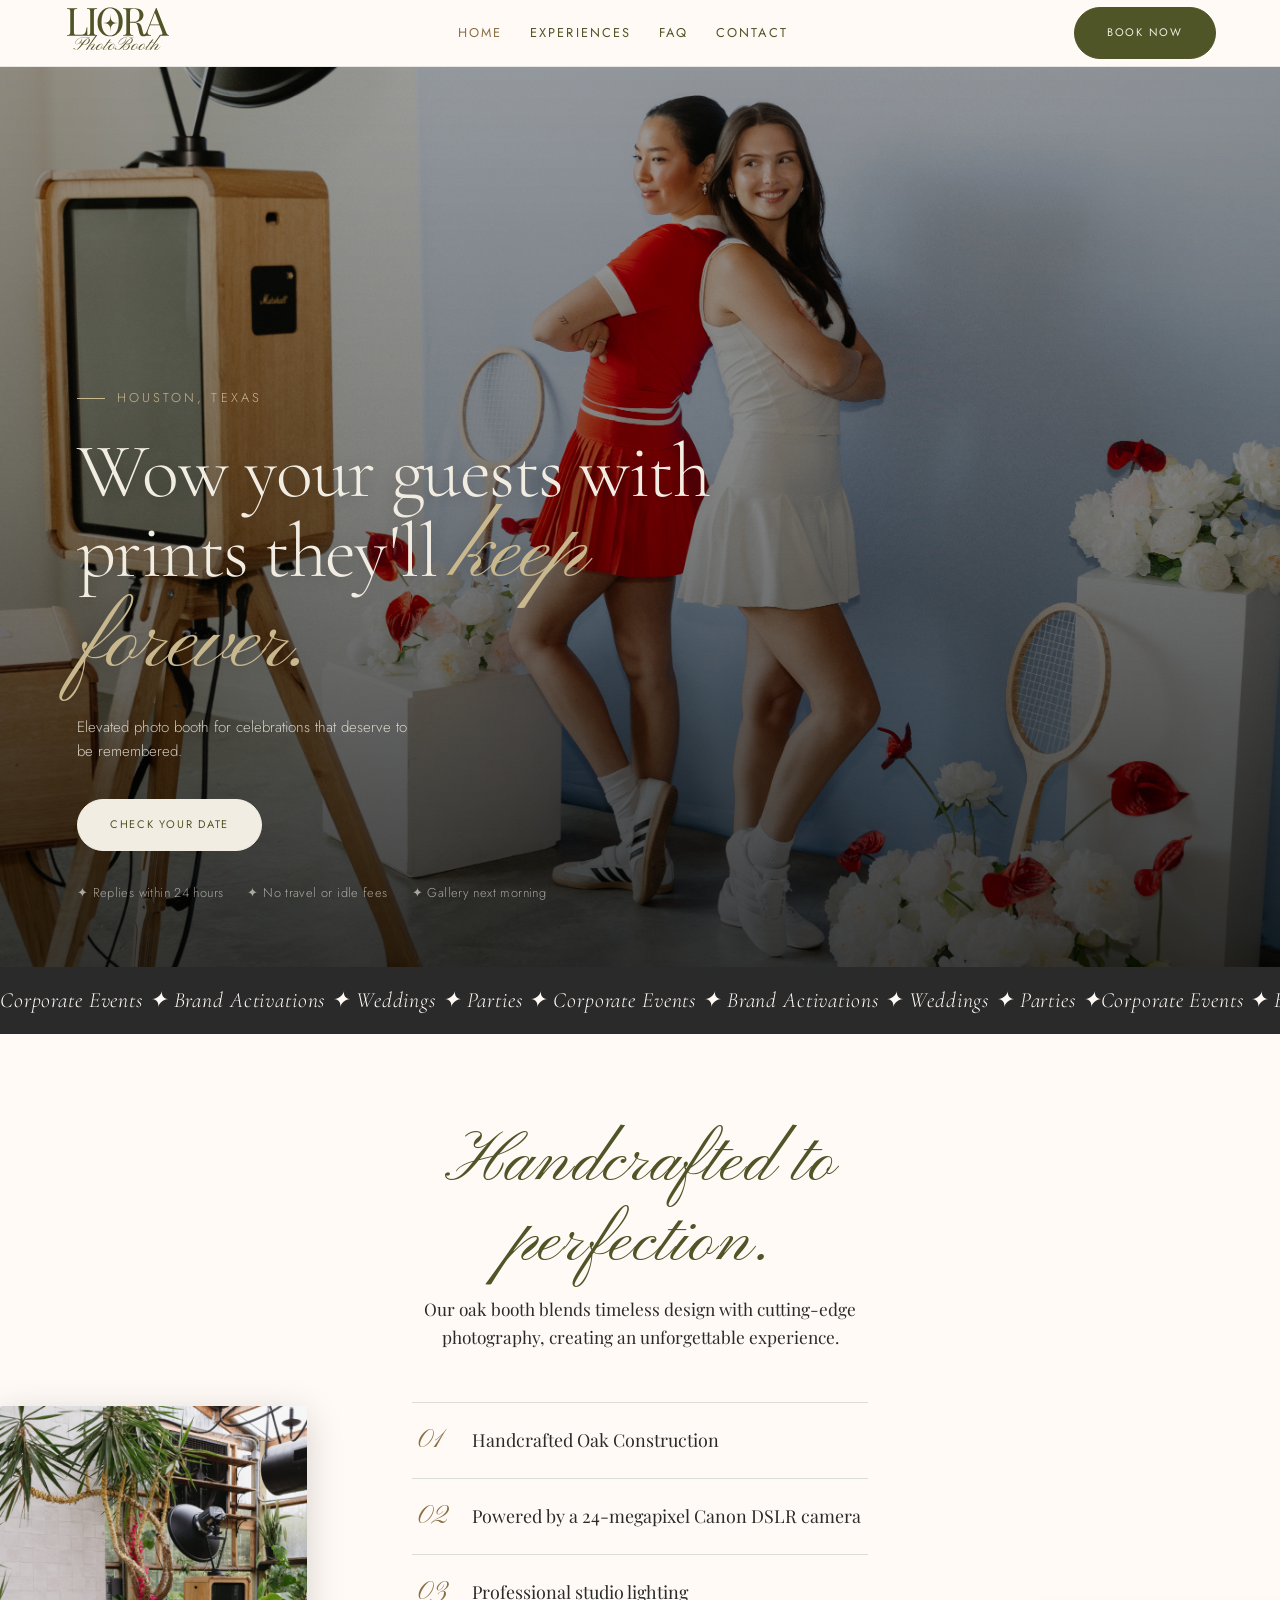
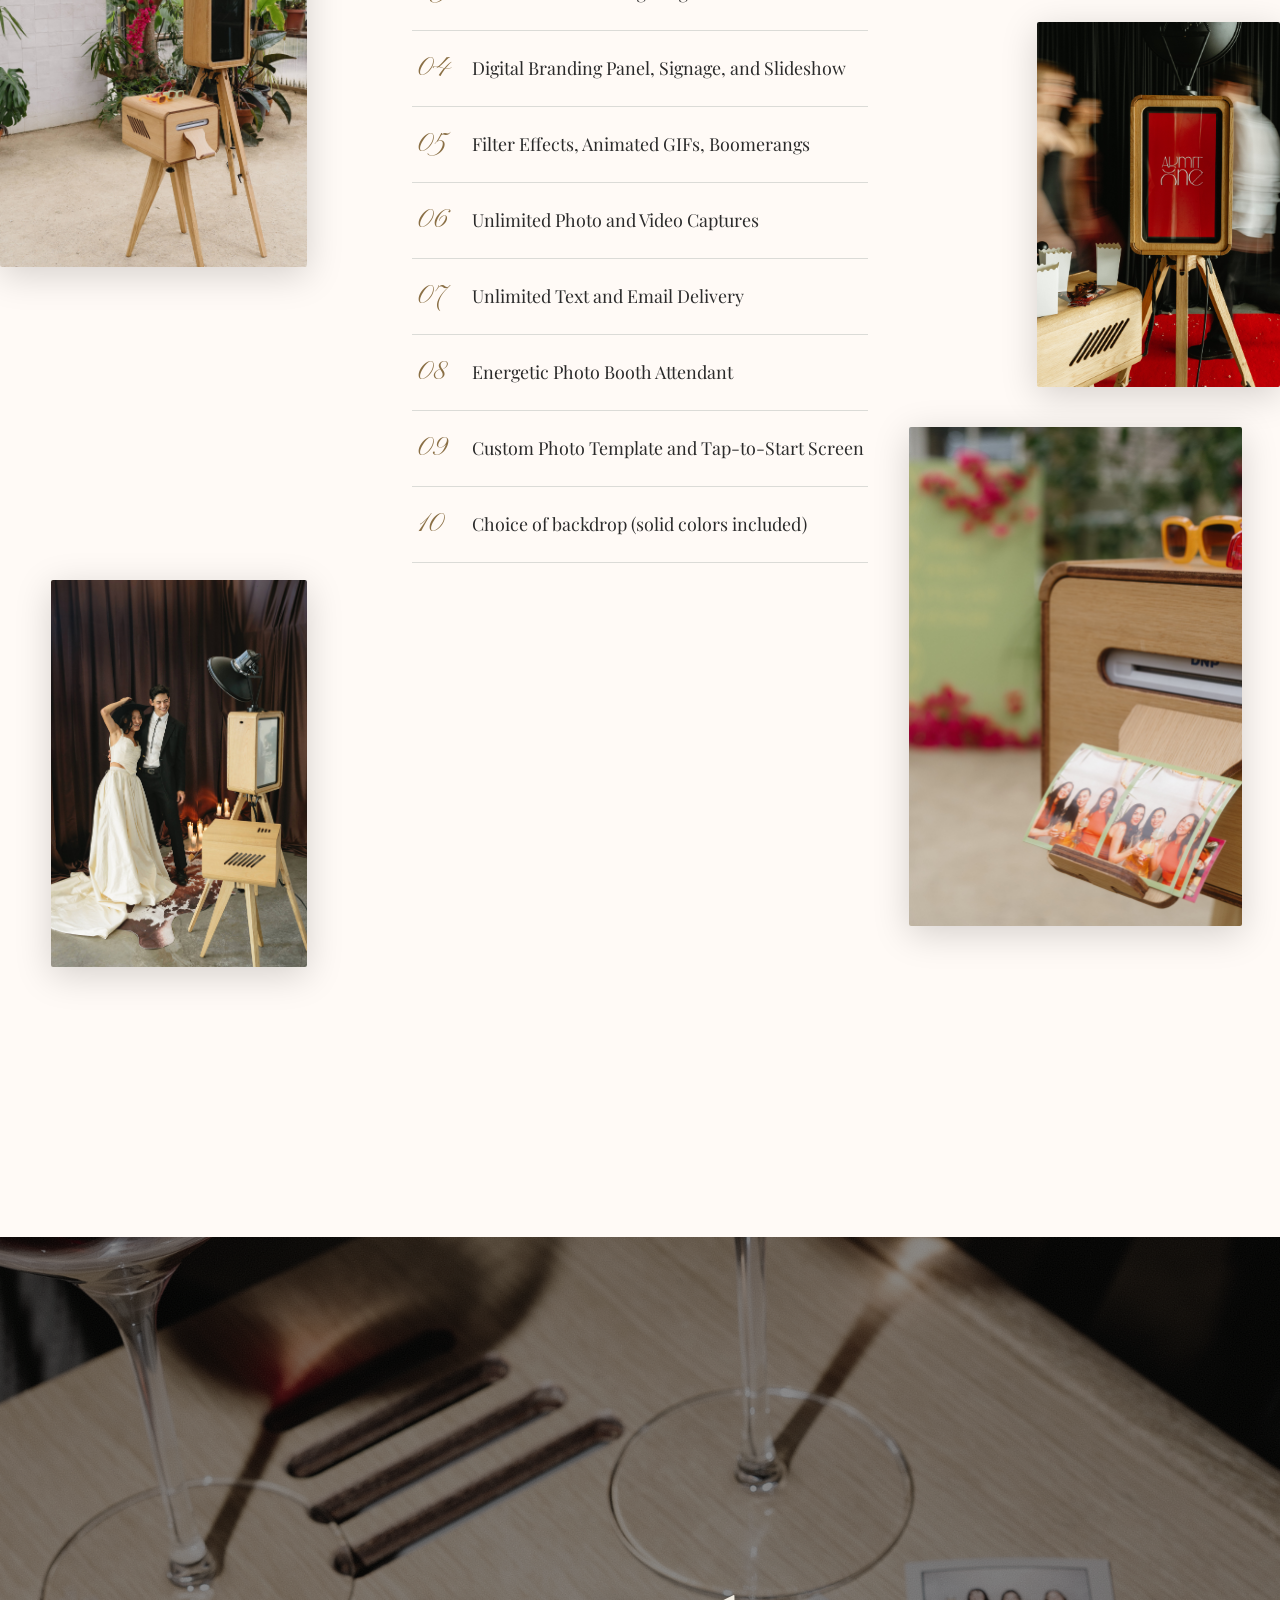
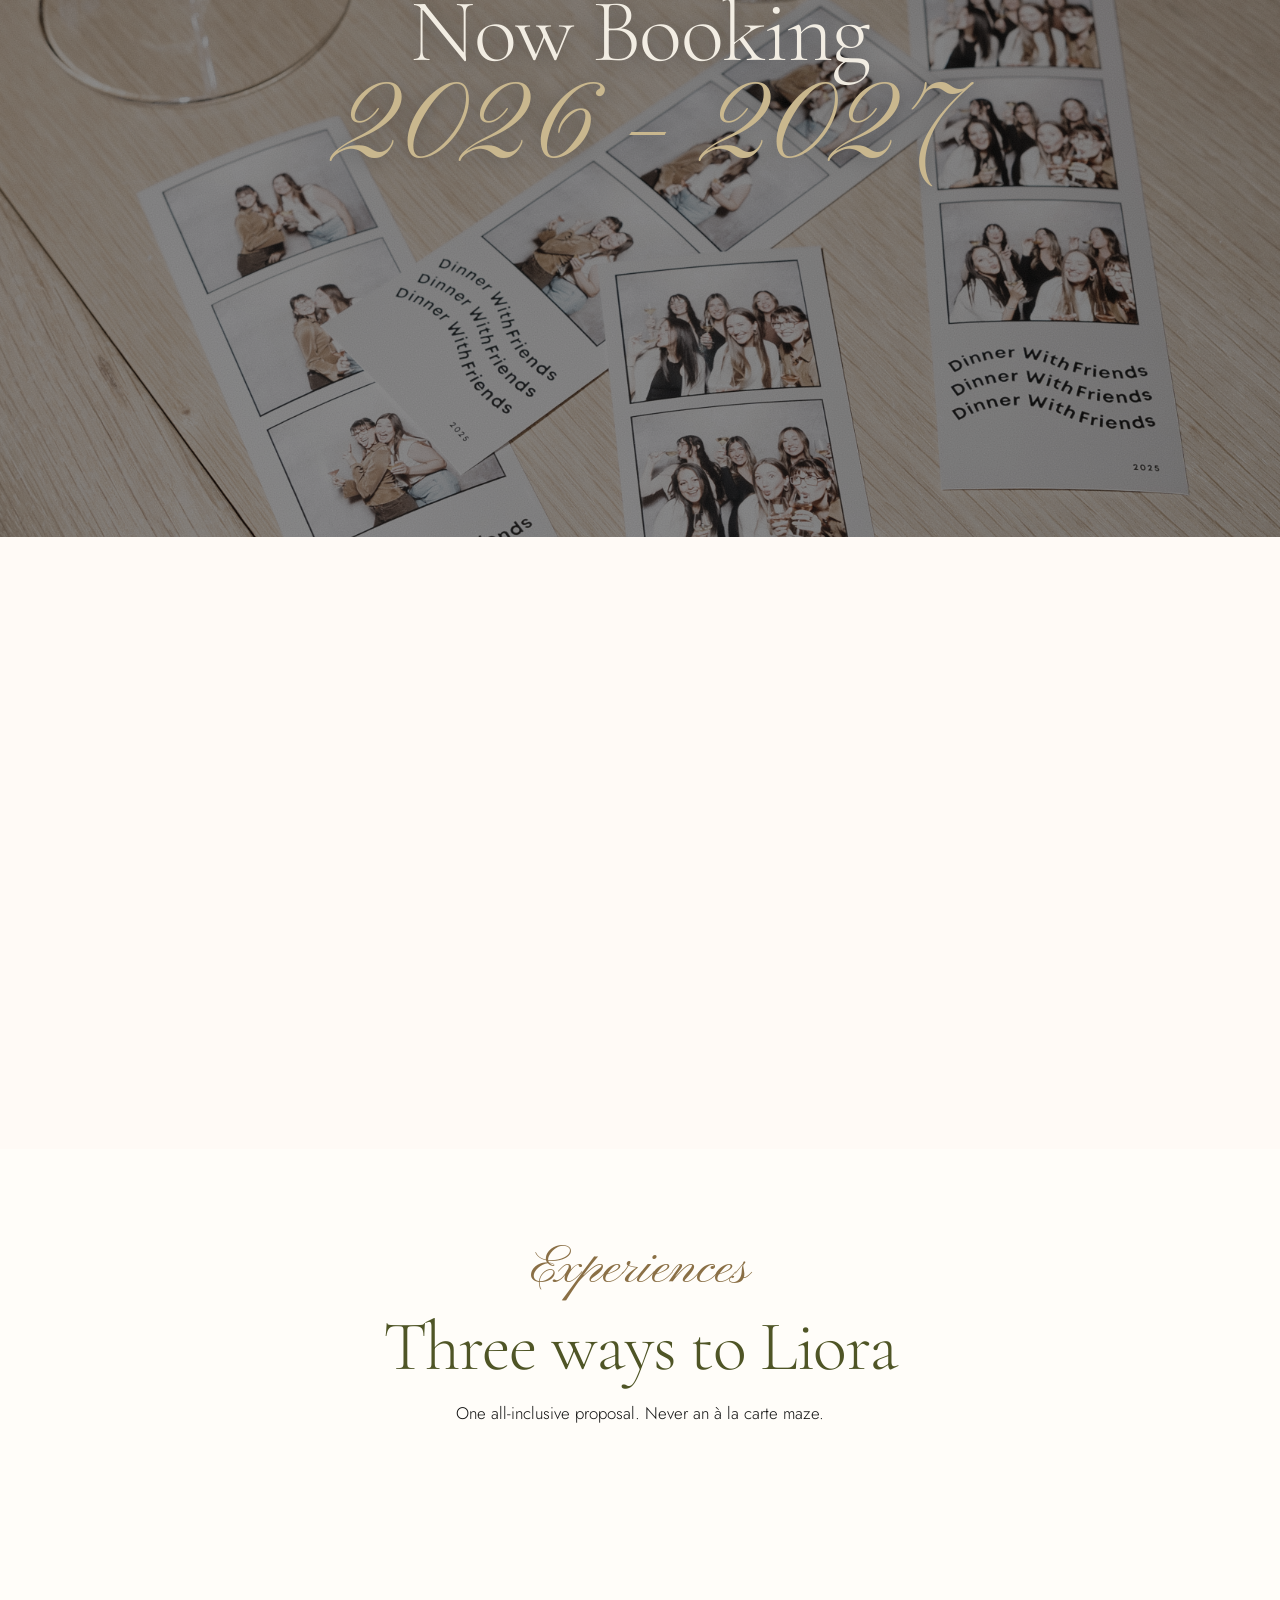
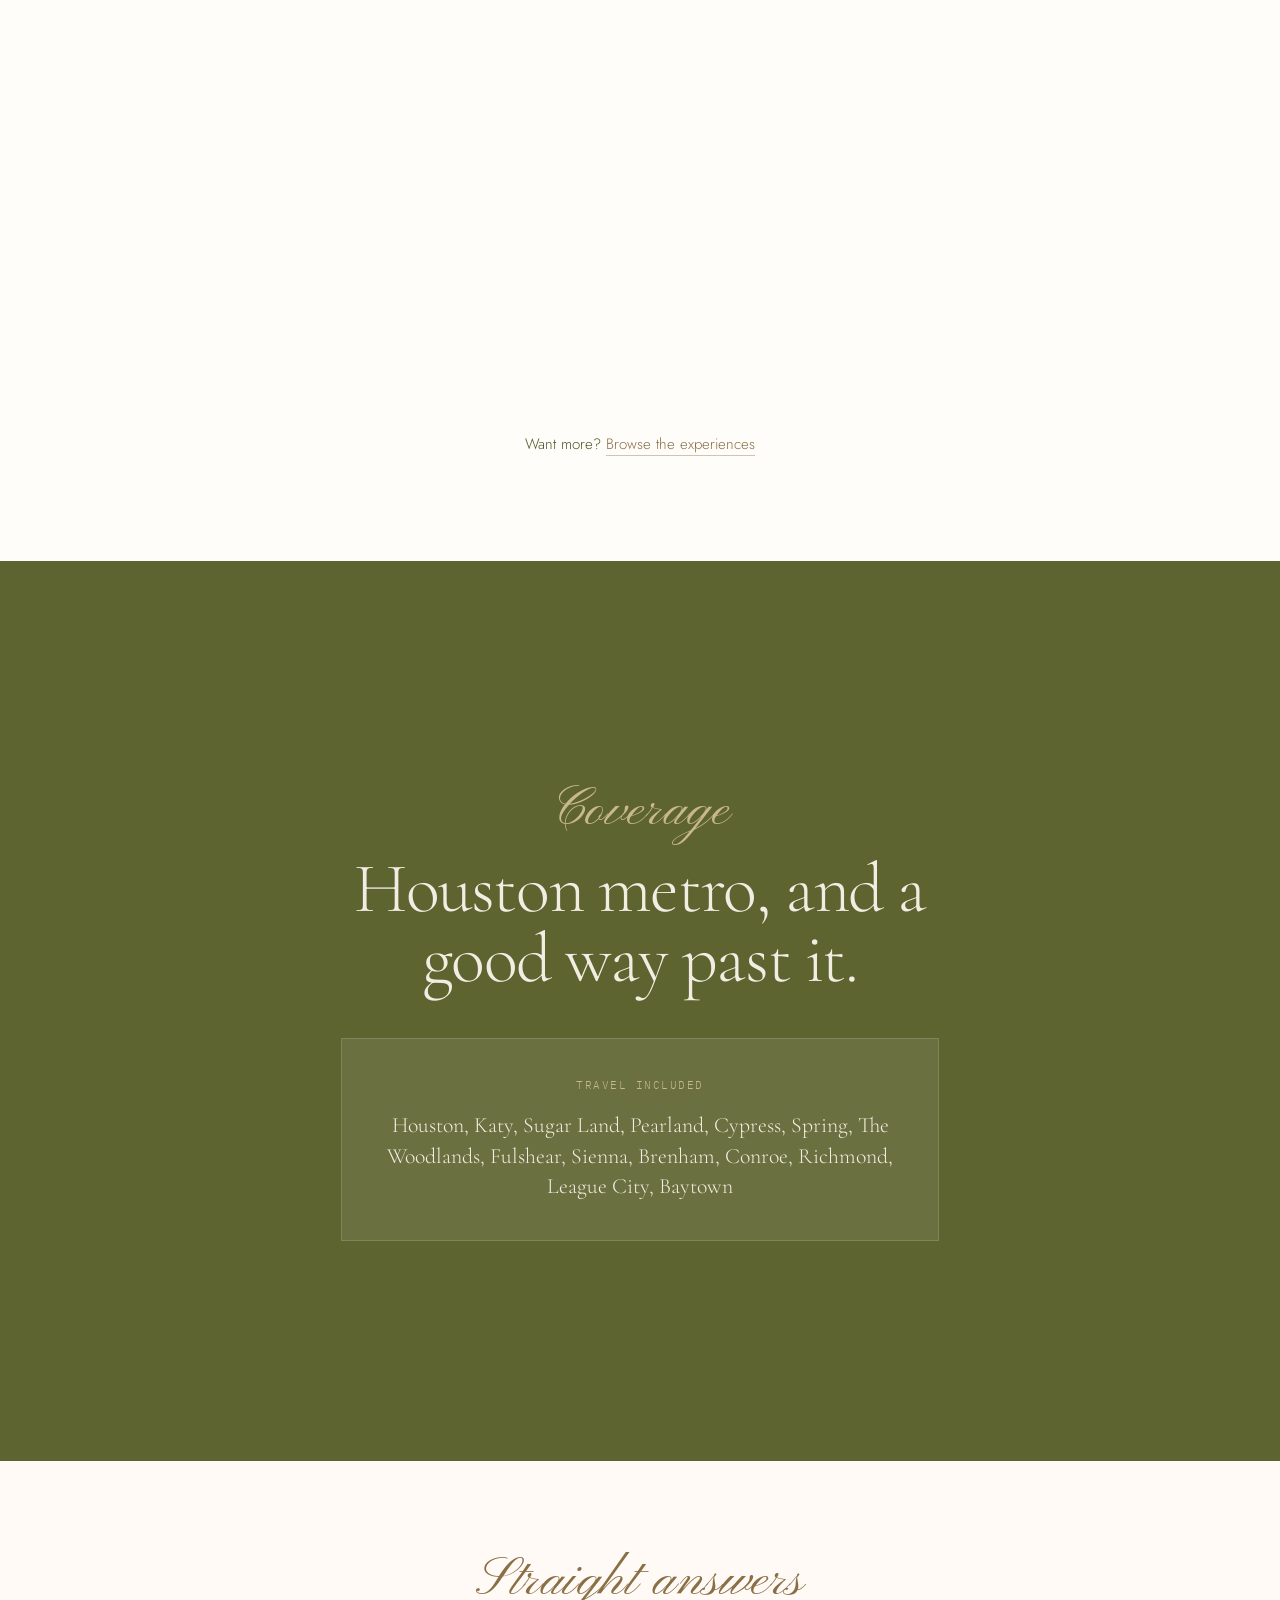
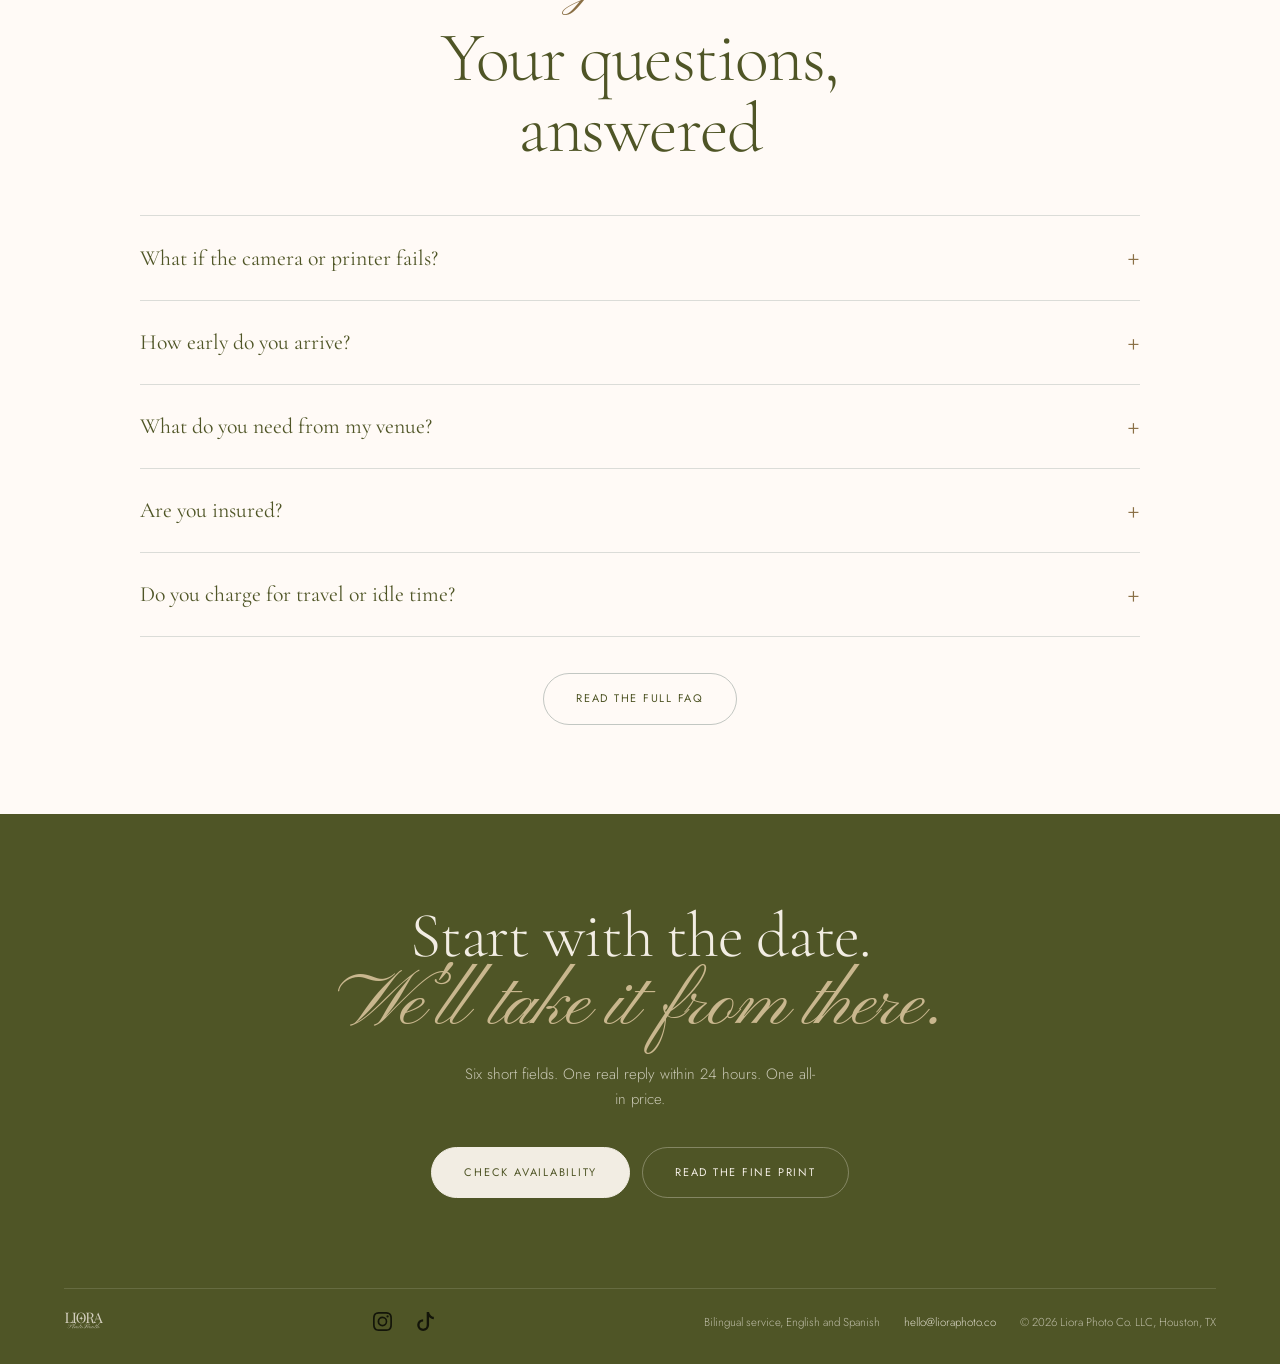
==== commit 2ee7e917: "Update package tiers: Signature $600, Grand $750, Liora Elite $900 with new inclusions Co-Authored-B" ====
--- a/index.html
+++ b/index.html
@@ -196,14 +196,13 @@
       <h3>The Signature</h3>
       <p class="pkg-hours">3 hours</p>
       <ul class="pkg-list">
-        <li>Unlimited digital photos</li>
-        <li>Instant live gallery + social sharing</li>
-        <li>Energetic booth attendant</li>
-        <li>Choice of backdrop</li>
+        <li>Unlimited digital photos, GIFs &amp; boomerangs</li>
+        <li>Instant text/email sharing + live online gallery</li>
+        <li>Custom photo template, backdrop of choice, on-site host</li>
       </ul>
       <button class="pkg-toggle" type="button" aria-expanded="false" aria-controls="price-signature">See pricing</button>
       <div class="pkg-pricing" id="price-signature">
-        <div><p>Starting at <strong>$650</strong></p></div>
+        <div><p>Starting at <strong>$600</strong></p></div>
       </div>
       <a class="btn-primary pkg-btn-outline" href="contact.html?intent=inquire">Inquire</a>
     </div>
@@ -213,28 +212,26 @@
       <p class="pkg-hours">3 hours</p>
       <ul class="pkg-list">
         <li class="pkg-plus">Everything in Signature, plus:</li>
-        <li>Instant prints (2×6 &amp; 4×6 formats)</li>
-        <li>Guests walk away with photos</li>
+        <li>Unlimited 2×6 print strips <em>and</em> 4×6 prints</li>
       </ul>
       <button class="pkg-toggle" type="button" aria-expanded="false" aria-controls="price-grand">See pricing</button>
       <div class="pkg-pricing" id="price-grand">
-        <div><p>Starting at <strong>$900</strong></p></div>
+        <div><p>Starting at <strong>$750</strong></p></div>
       </div>
       <a class="btn-primary" href="contact.html?intent=book">Book Now</a>
     </div>
     <div class="pkg-card fade-in">
       <span class="pkg-tag">Ultra-luxury</span>
       <h3>The Liora Elite</h3>
-      <p class="pkg-hours">4+ hours</p>
+      <p class="pkg-hours">4 hours</p>
       <ul class="pkg-list">
         <li class="pkg-plus">Everything in Grand, plus:</li>
-        <li>Spotlight Glam filter (black &amp; white editorial look)</li>
-        <li>Audio Guestbook</li>
-        <li>Luxury keepsake album + custom branding</li>
+        <li>Spotlight Glam (editorial black &amp; white lighting)</li>
+        <li>Custom branding on prints and screens</li>
       </ul>
       <button class="pkg-toggle" type="button" aria-expanded="false" aria-controls="price-elite">See pricing</button>
       <div class="pkg-pricing" id="price-elite">
-        <div><p>Starting at <strong>$1,200</strong></p></div>
+        <div><p>Starting at <strong>$900</strong></p></div>
       </div>
       <a class="btn-primary pkg-btn-outline" href="contact.html?intent=inquire">Inquire</a>
     </div>
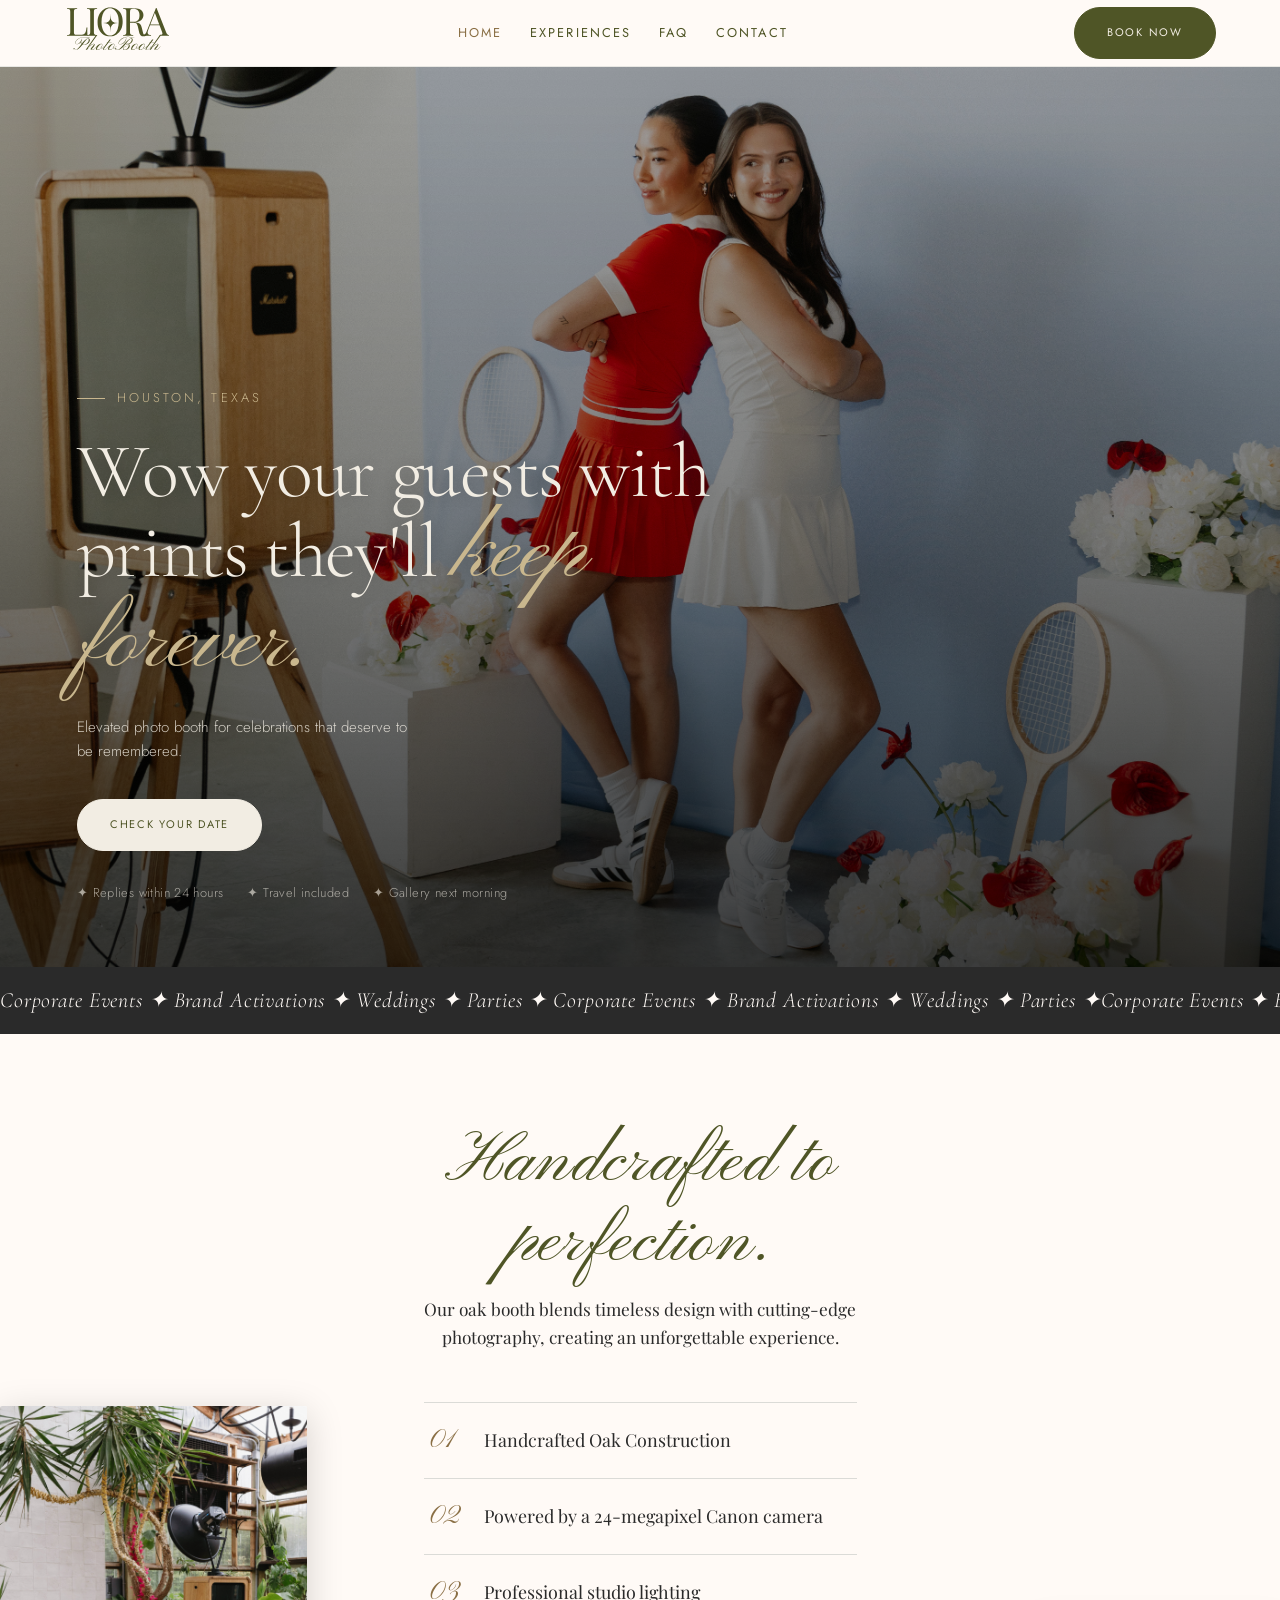
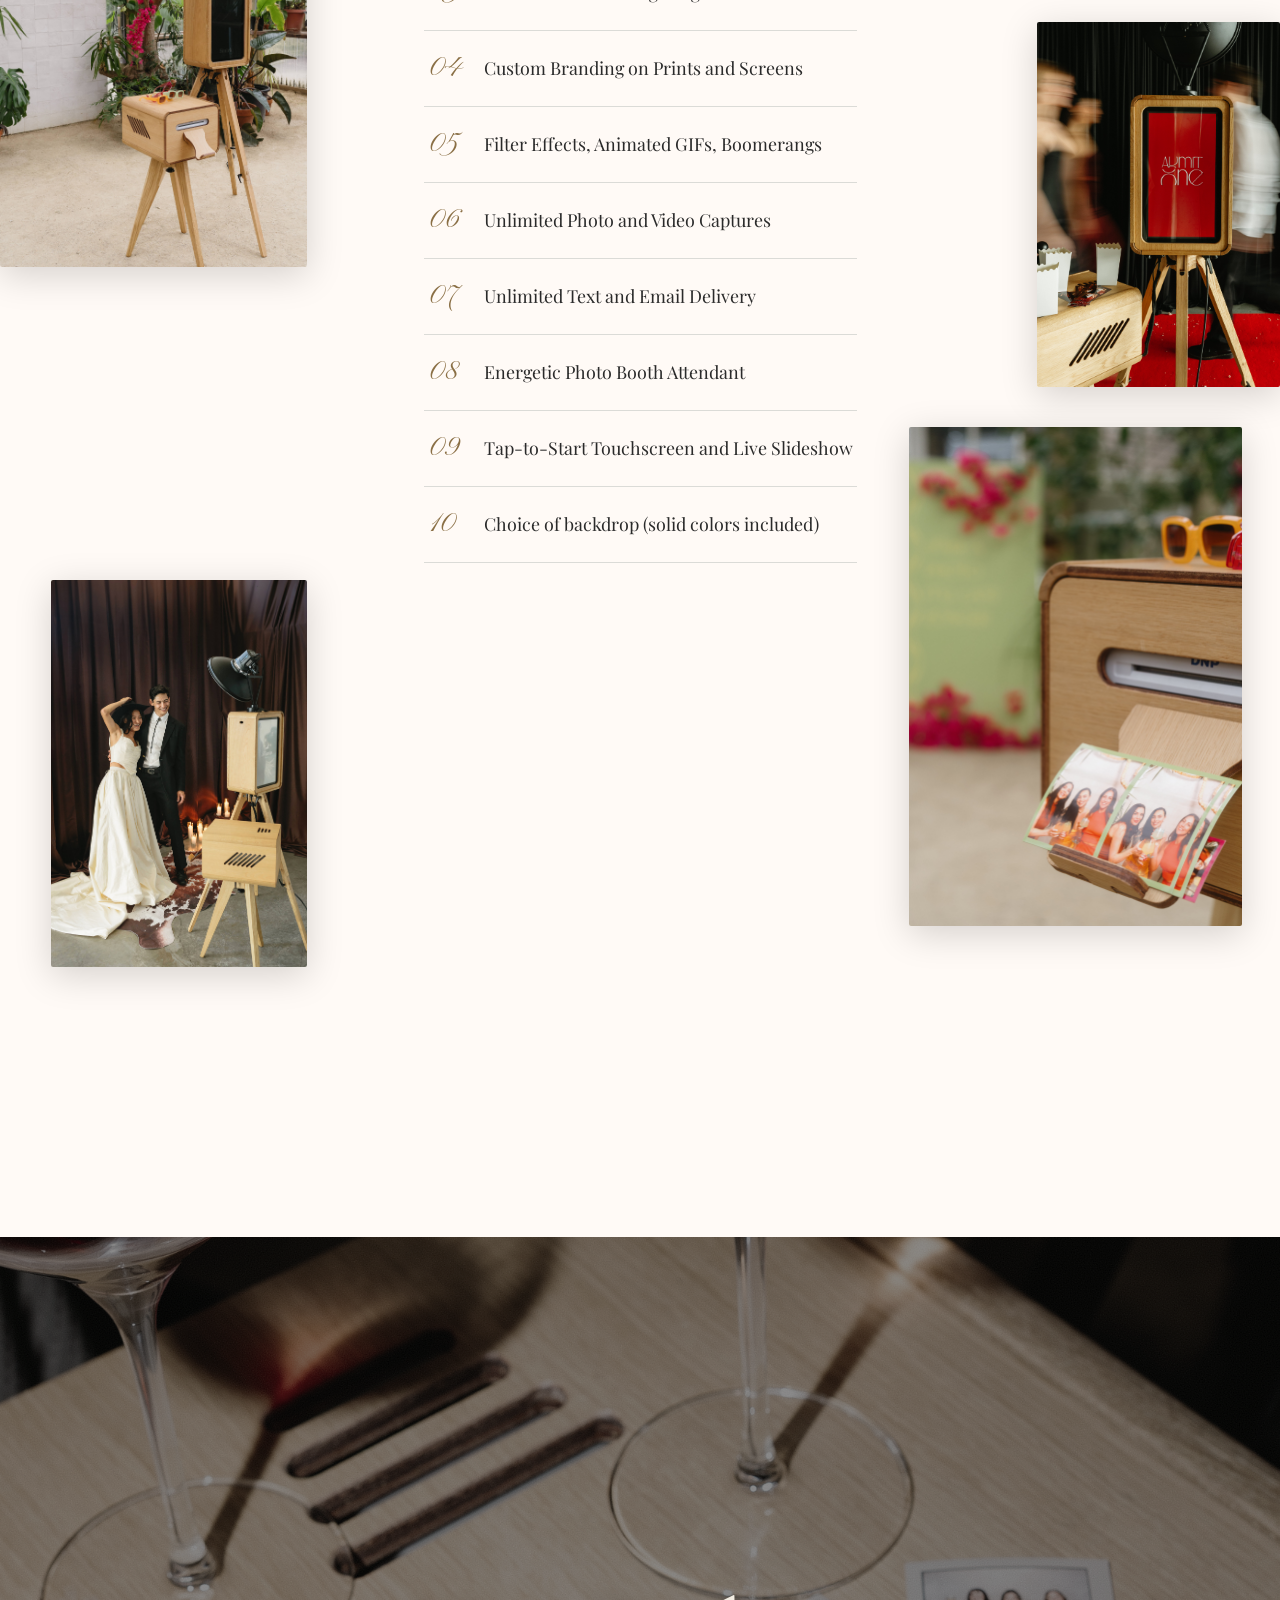
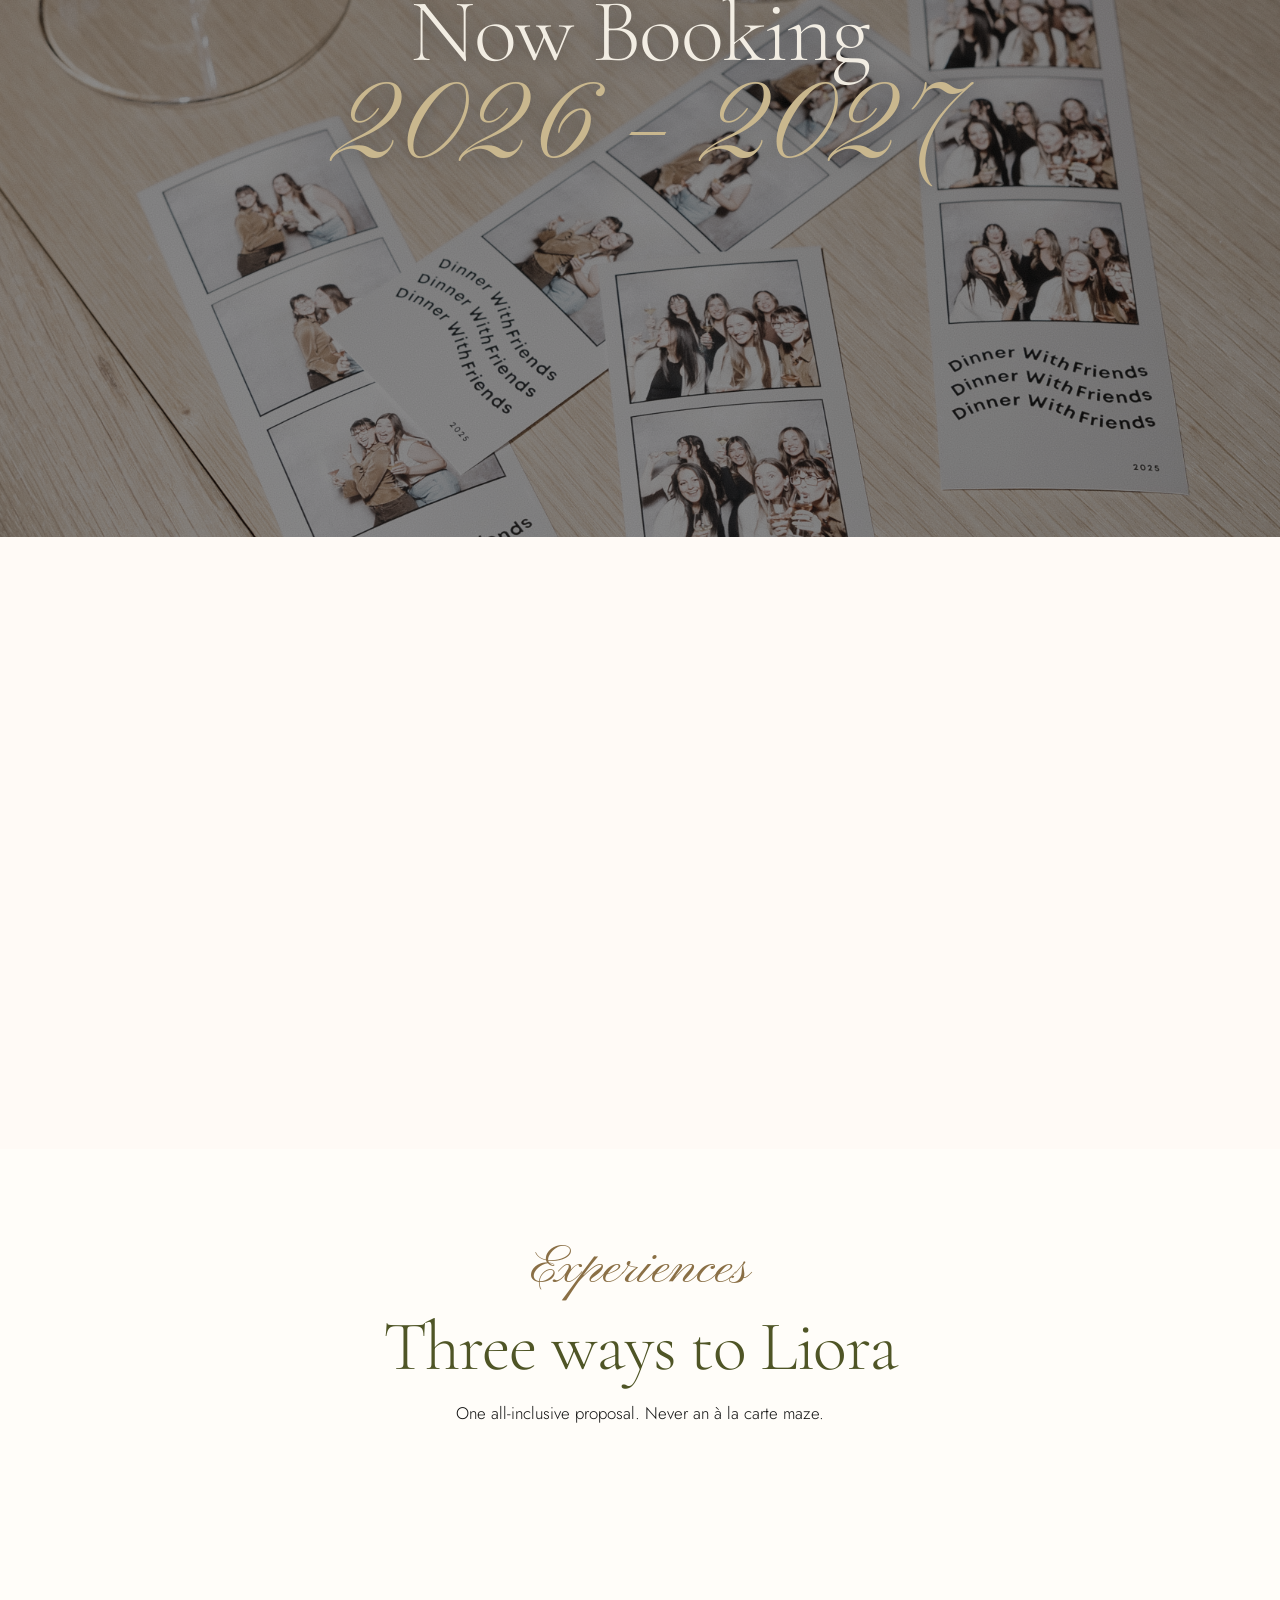
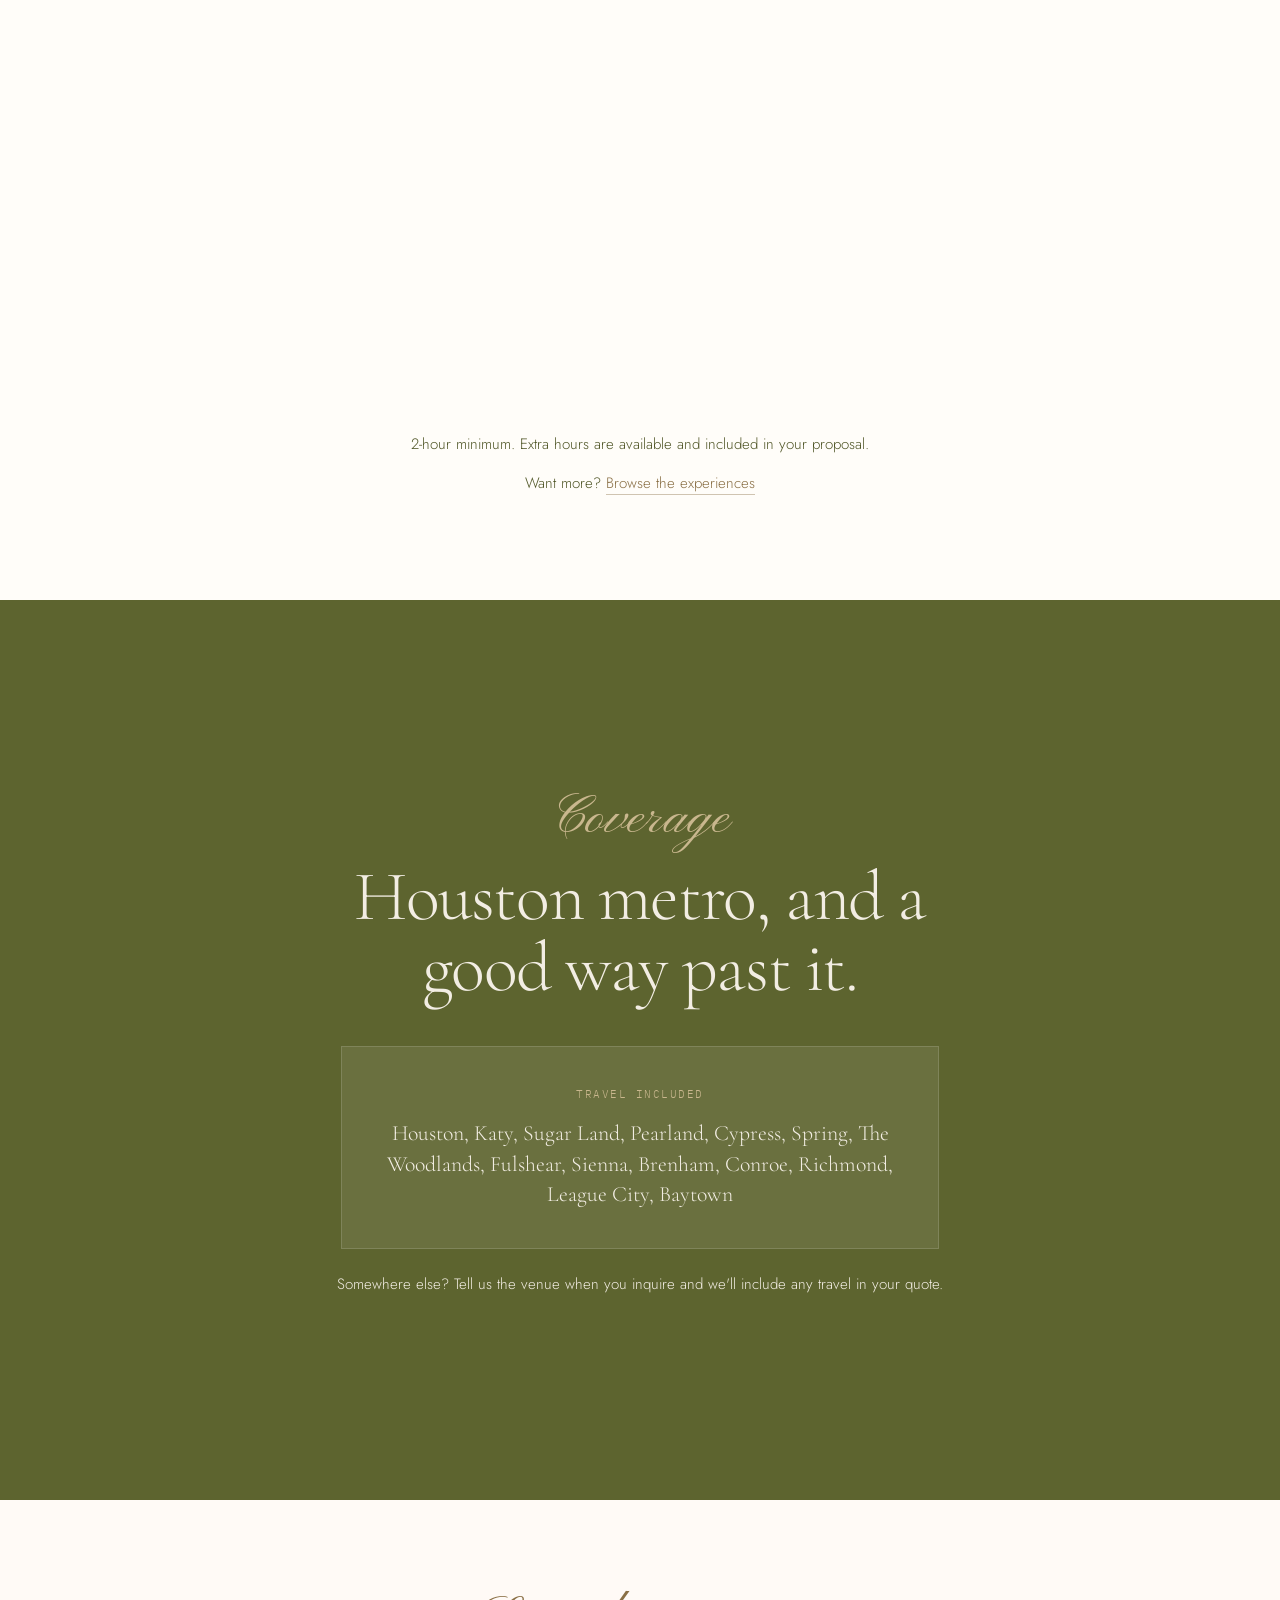
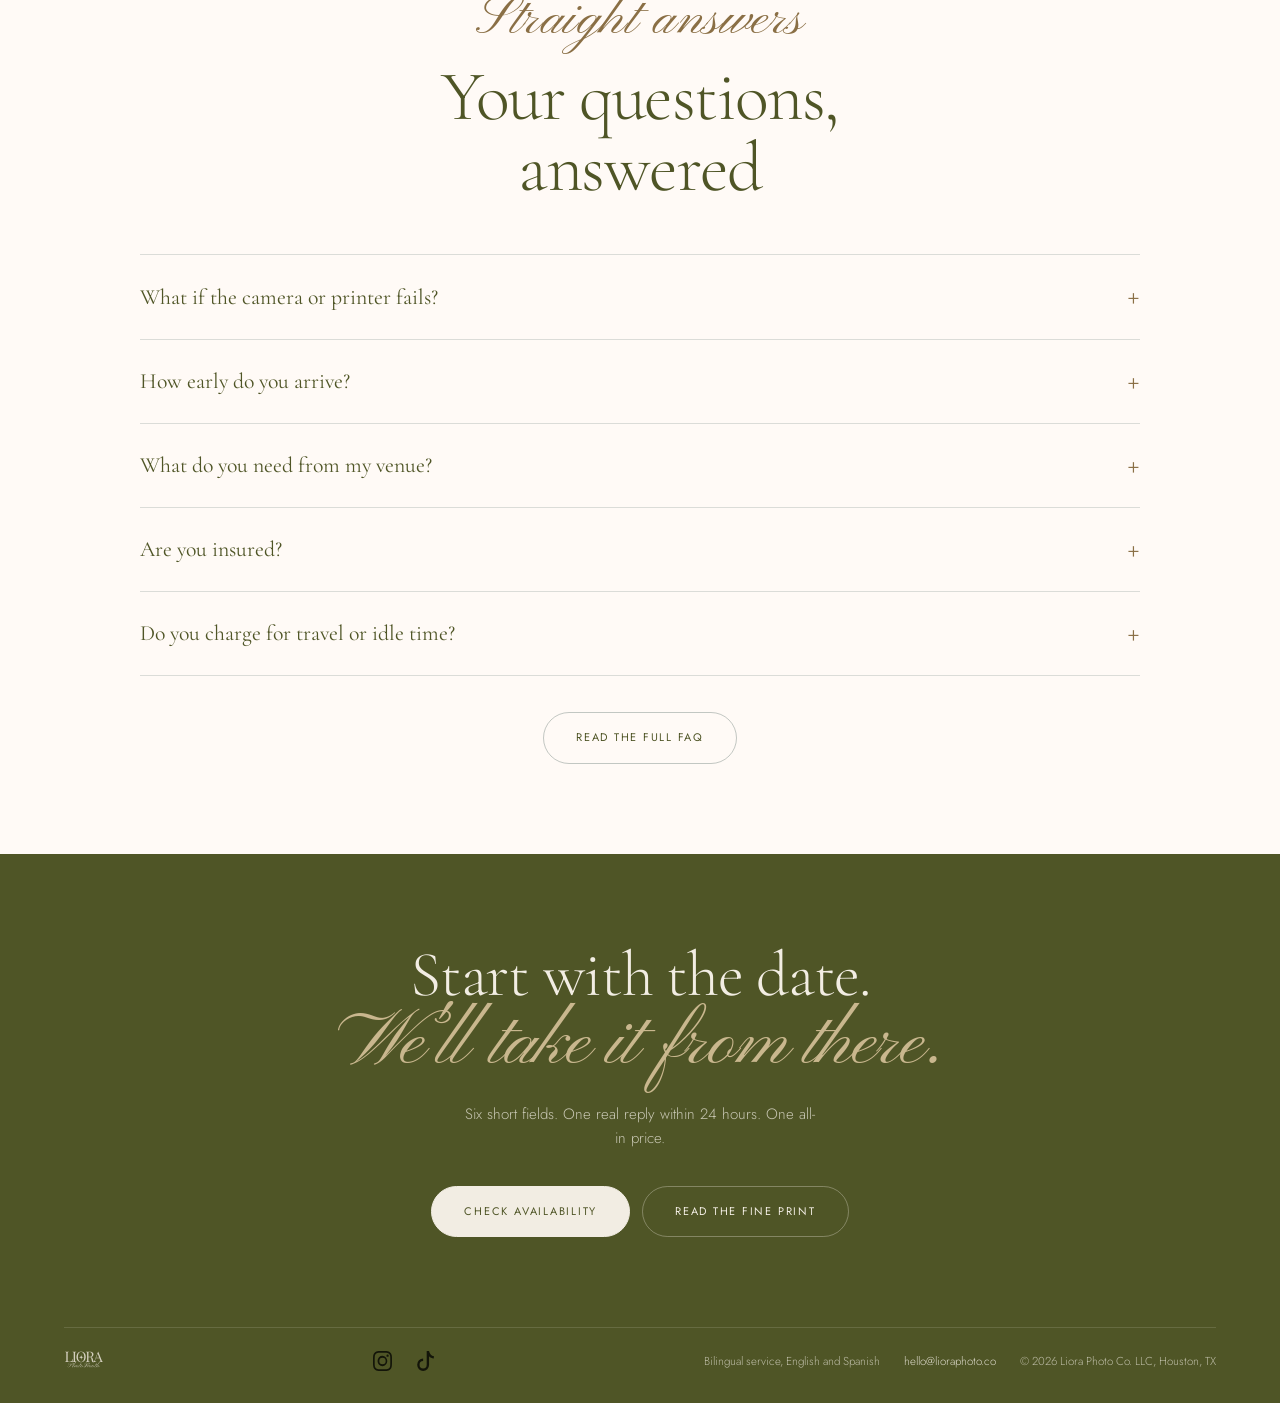
==== commit 14b4804f: "Update site copy: travel, policies, package inclusions, guest book add-on - Add Scrapbook Guest Book" ====
--- a/index.html
+++ b/index.html
@@ -104,7 +104,7 @@
     </div>
     <div class="hero-trust">
       <span>✦ Replies within 24 hours</span>
-      <span>✦ No travel or idle fees</span>
+      <span>✦ Travel included</span>
       <span>✦ Gallery next morning</span>
     </div>
   </div>
@@ -126,14 +126,14 @@
       </div>
       <div class="feature-list">
         <div class="feature-item"><span class="feature-num">01</span><p>Handcrafted Oak Construction</p></div>
-        <div class="feature-item"><span class="feature-num">02</span><p>Powered by a 24-megapixel Canon DSLR camera</p></div>
+        <div class="feature-item"><span class="feature-num">02</span><p>Powered by a 24-megapixel Canon camera</p></div>
         <div class="feature-item"><span class="feature-num">03</span><p>Professional studio lighting</p></div>
-        <div class="feature-item"><span class="feature-num">04</span><p>Digital Branding Panel, Signage, and Slideshow</p></div>
+        <div class="feature-item"><span class="feature-num">04</span><p>Custom Branding on Prints and Screens</p></div>
         <div class="feature-item"><span class="feature-num">05</span><p>Filter Effects, Animated GIFs, Boomerangs</p></div>
         <div class="feature-item"><span class="feature-num">06</span><p>Unlimited Photo and Video Captures</p></div>
         <div class="feature-item"><span class="feature-num">07</span><p>Unlimited Text and Email Delivery</p></div>
         <div class="feature-item"><span class="feature-num">08</span><p>Energetic Photo Booth Attendant</p></div>
-        <div class="feature-item"><span class="feature-num">09</span><p>Custom Photo Template and Tap-to-Start Screen</p></div>
+        <div class="feature-item"><span class="feature-num">09</span><p>Tap-to-Start Touchscreen and Live Slideshow</p></div>
         <div class="feature-item"><span class="feature-num">10</span><p>Choice of backdrop (solid colors included)</p></div>
       </div>
     </div>
@@ -198,7 +198,7 @@
       <ul class="pkg-list">
         <li>Unlimited digital photos, GIFs &amp; boomerangs</li>
         <li>Instant text/email sharing + live online gallery</li>
-        <li>Custom photo template, backdrop of choice, on-site host</li>
+        <li>Custom-branded template, backdrop of choice, on-site host</li>
       </ul>
       <button class="pkg-toggle" type="button" aria-expanded="false" aria-controls="price-signature">See pricing</button>
       <div class="pkg-pricing" id="price-signature">
@@ -226,8 +226,8 @@
       <p class="pkg-hours">4 hours</p>
       <ul class="pkg-list">
         <li class="pkg-plus">Everything in Grand, plus:</li>
+        <li>A fourth hour of booth time</li>
         <li>Spotlight Glam (editorial black &amp; white lighting)</li>
-        <li>Custom branding on prints and screens</li>
       </ul>
       <button class="pkg-toggle" type="button" aria-expanded="false" aria-controls="price-elite">See pricing</button>
       <div class="pkg-pricing" id="price-elite">
@@ -236,7 +236,8 @@
       <a class="btn-primary pkg-btn-outline" href="contact.html?intent=inquire">Inquire</a>
     </div>
   </div>
-  <p style="text-align:center; margin-top:2.2rem; font-size:0.94rem;">Want more? <a href="enhancements.html" style="color:var(--gold); border-bottom:1px solid rgba(138,111,69,0.4);">Browse the experiences</a></p>
+  <p style="text-align:center; margin-top:2.2rem; font-size:0.94rem;">2-hour minimum. Extra hours are available and included in your proposal.</p>
+  <p style="text-align:center; margin-top:0.6rem; font-size:0.94rem;">Want more? <a href="enhancements.html" style="color:var(--gold); border-bottom:1px solid rgba(138,111,69,0.4);">Browse the experiences</a></p>
 </section>
 
 <div class="glide-stack-3">
@@ -252,6 +253,7 @@
       <p>Houston, Katy, Sugar Land, Pearland, Cypress, Spring, The Woodlands, Fulshear, Sienna, Brenham, Conroe, Richmond, League City, Baytown</p>
     </div>
   </div>
+  <p style="text-align:center; margin-top:1.4rem; font-size:0.94rem;">Somewhere else? Tell us the venue when you inquire and we'll include any travel in your quote.</p>
 </section>
 
 <section class="section" id="faq">
@@ -262,7 +264,7 @@
   <div class="faq-items" style="max-width:62.5rem; margin:0 auto;">
     <details class="faq-item">
       <summary><span>What if the camera or printer fails?</span><span class="faq-plus">+</span></summary>
-      <div class="faq-answer"><p>A second camera body, printer, and laptop travel to every event. Swapping takes about four minutes.</p></div>
+      <div class="faq-answer"><p>Backup equipment comes to every event. We also run a full test print before your first guest walks in, so most problems get caught before anyone notices.</p></div>
     </details>
     <details class="faq-item">
       <summary><span>How early do you arrive?</span><span class="faq-plus">+</span></summary>
@@ -274,11 +276,11 @@
     </details>
     <details class="faq-item">
       <summary><span>Are you insured?</span><span class="faq-plus">+</span></summary>
-      <div class="faq-answer"><p>Fully. We carry $2M general liability and send a certificate naming your venue the same day you ask, which is what most venues require before load-in.</p></div>
+      <div class="faq-answer"><p>Fully. We carry general liability and send a certificate naming your venue the same day you ask, which is what most venues require before load-in.</p></div>
     </details>
     <details class="faq-item">
       <summary><span>Do you charge for travel or idle time?</span><span class="faq-plus">+</span></summary>
-      <div class="faq-answer"><p>Not inside the Houston metro. If your reception has a two-hour dinner break, we idle at no charge and come back on.</p></div>
+      <div class="faq-answer"><p>Travel is included across our whole service area. Breaks up to 1 hour are free; longer pauses count as booth time.</p></div>
     </details>
   </div>
   <div class="cta-row">
